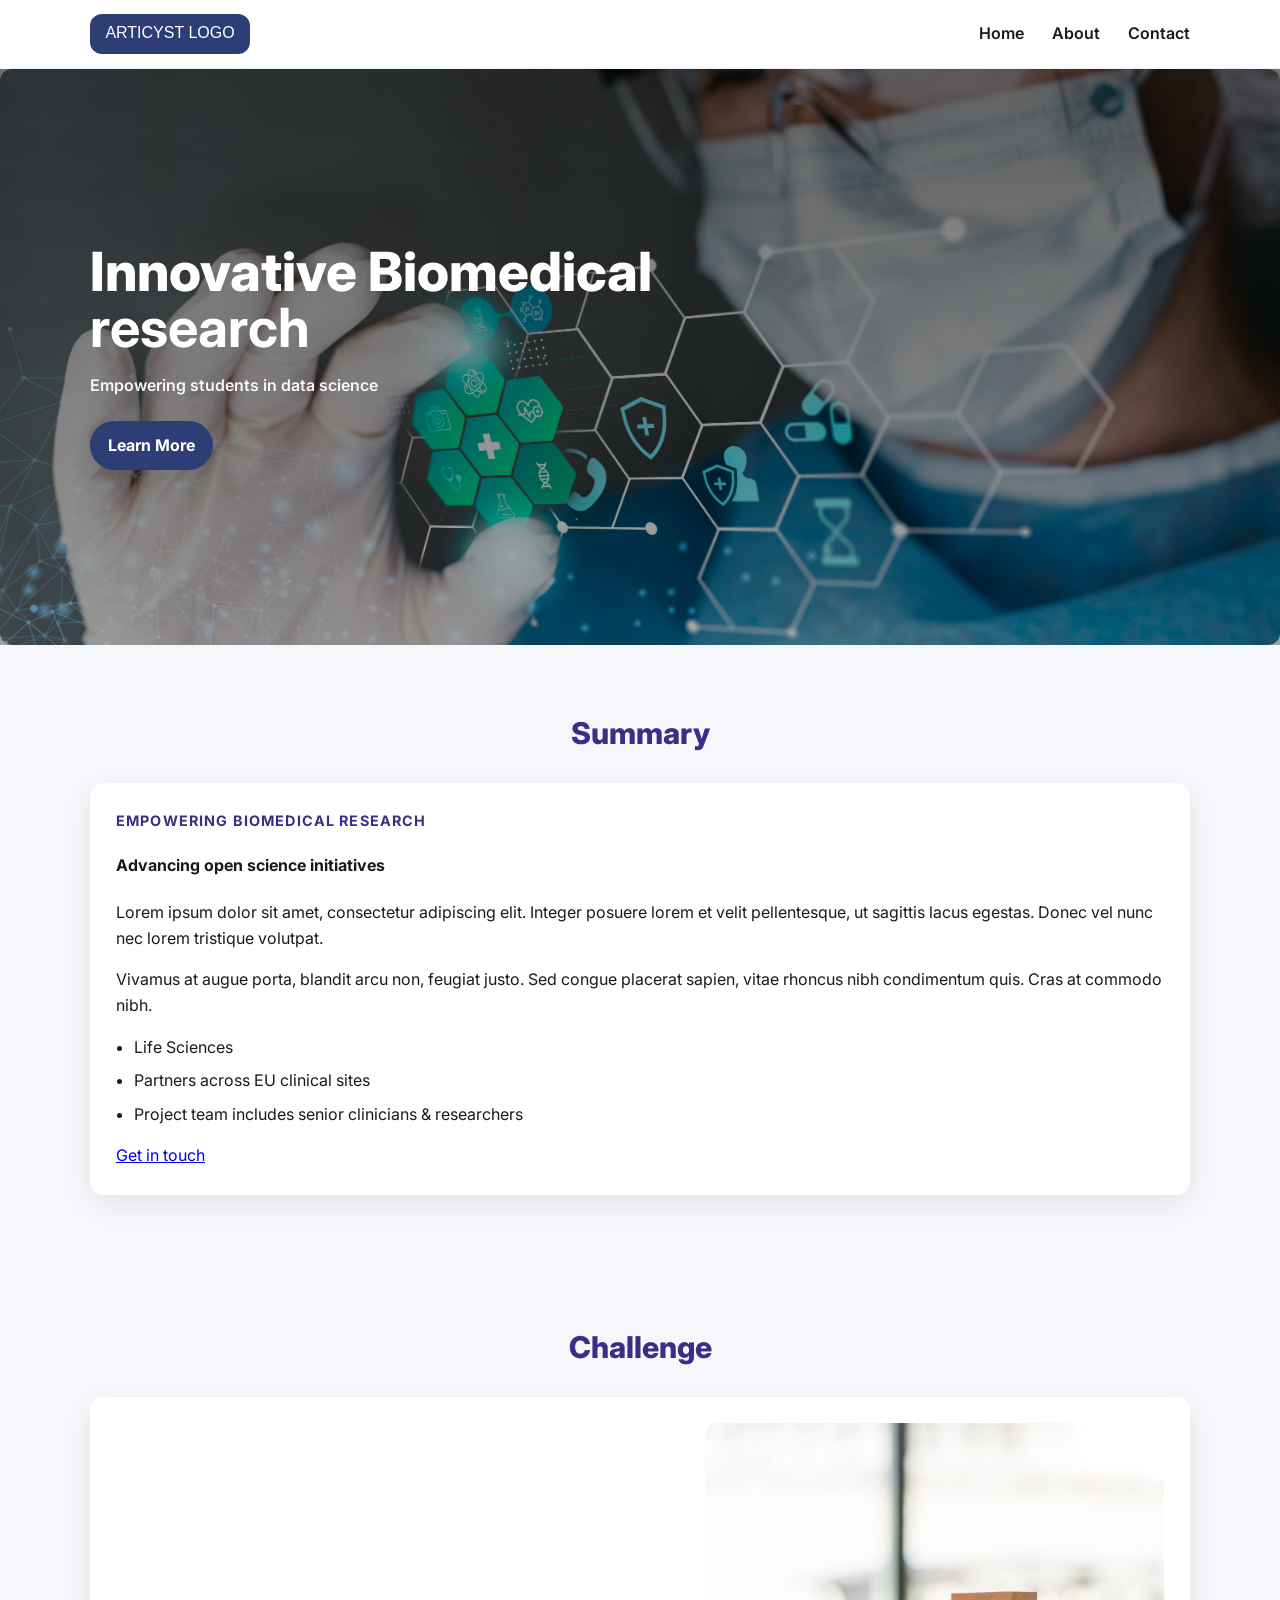
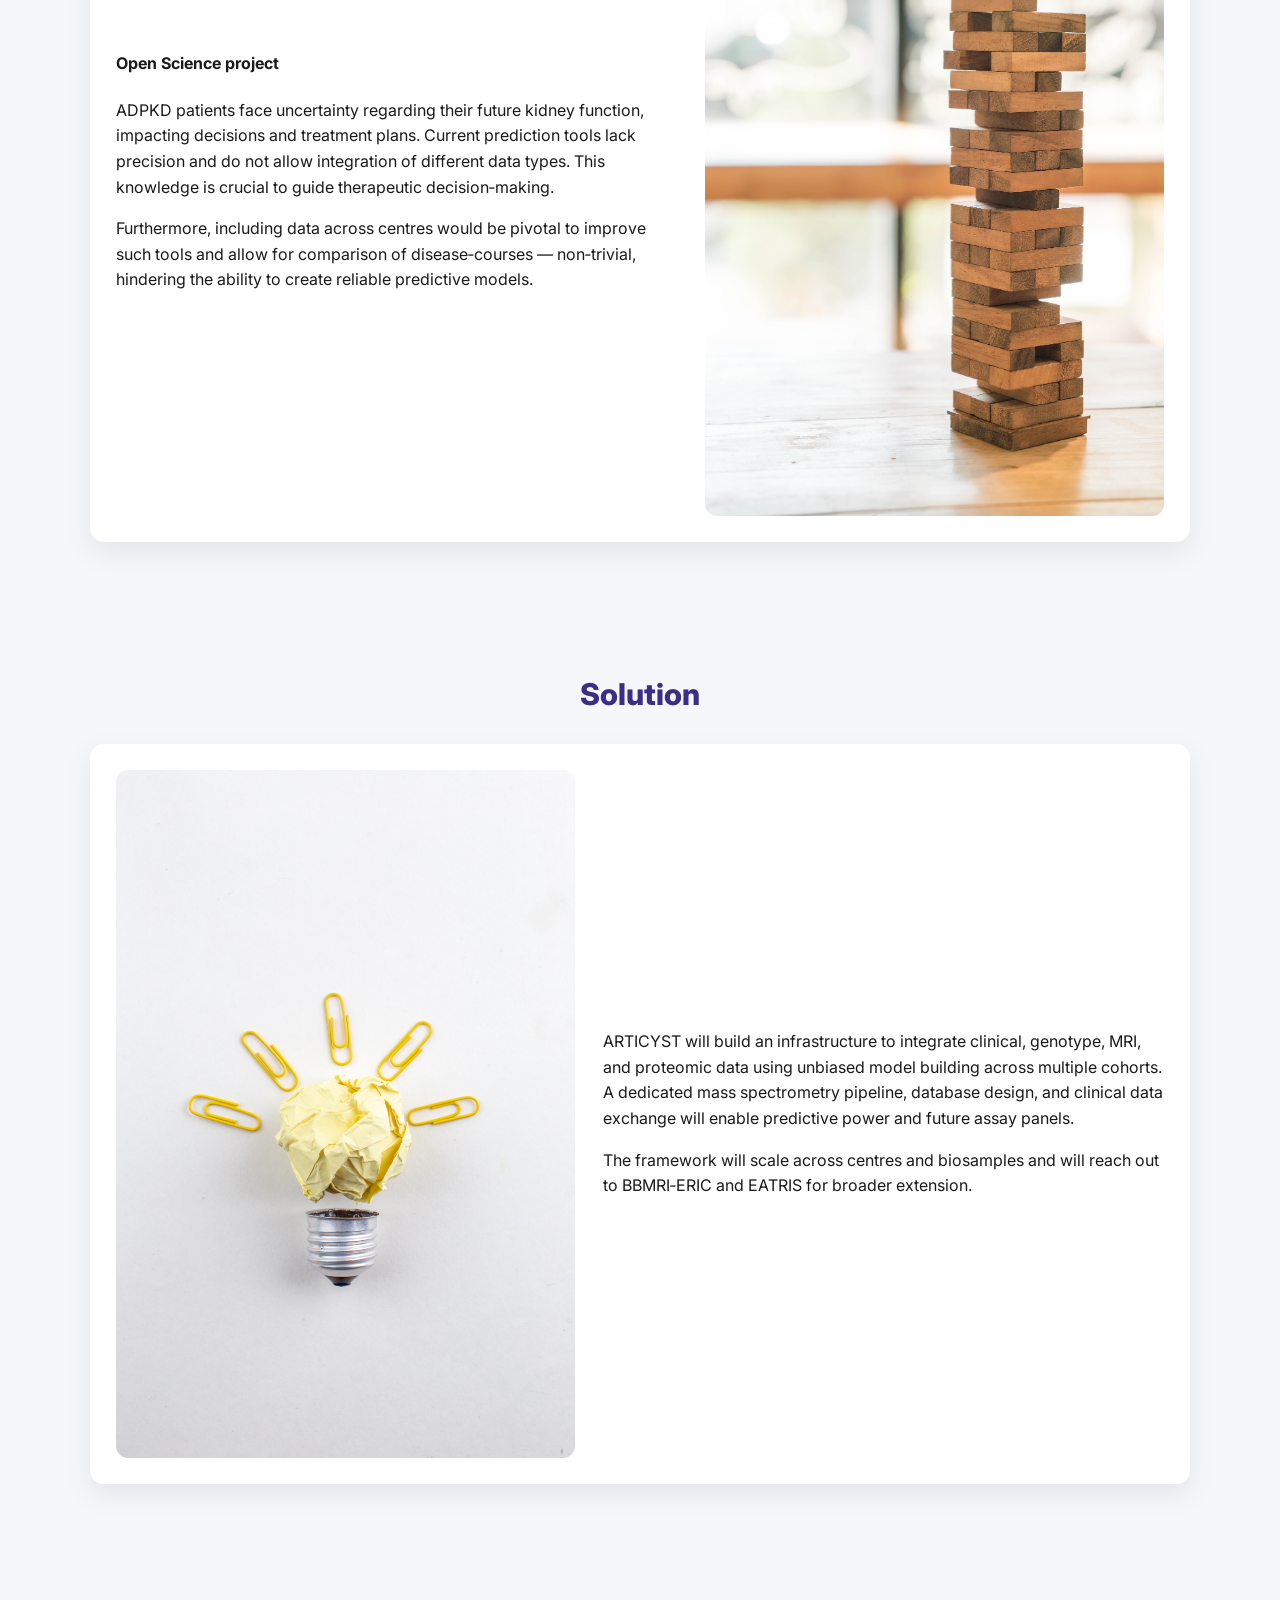
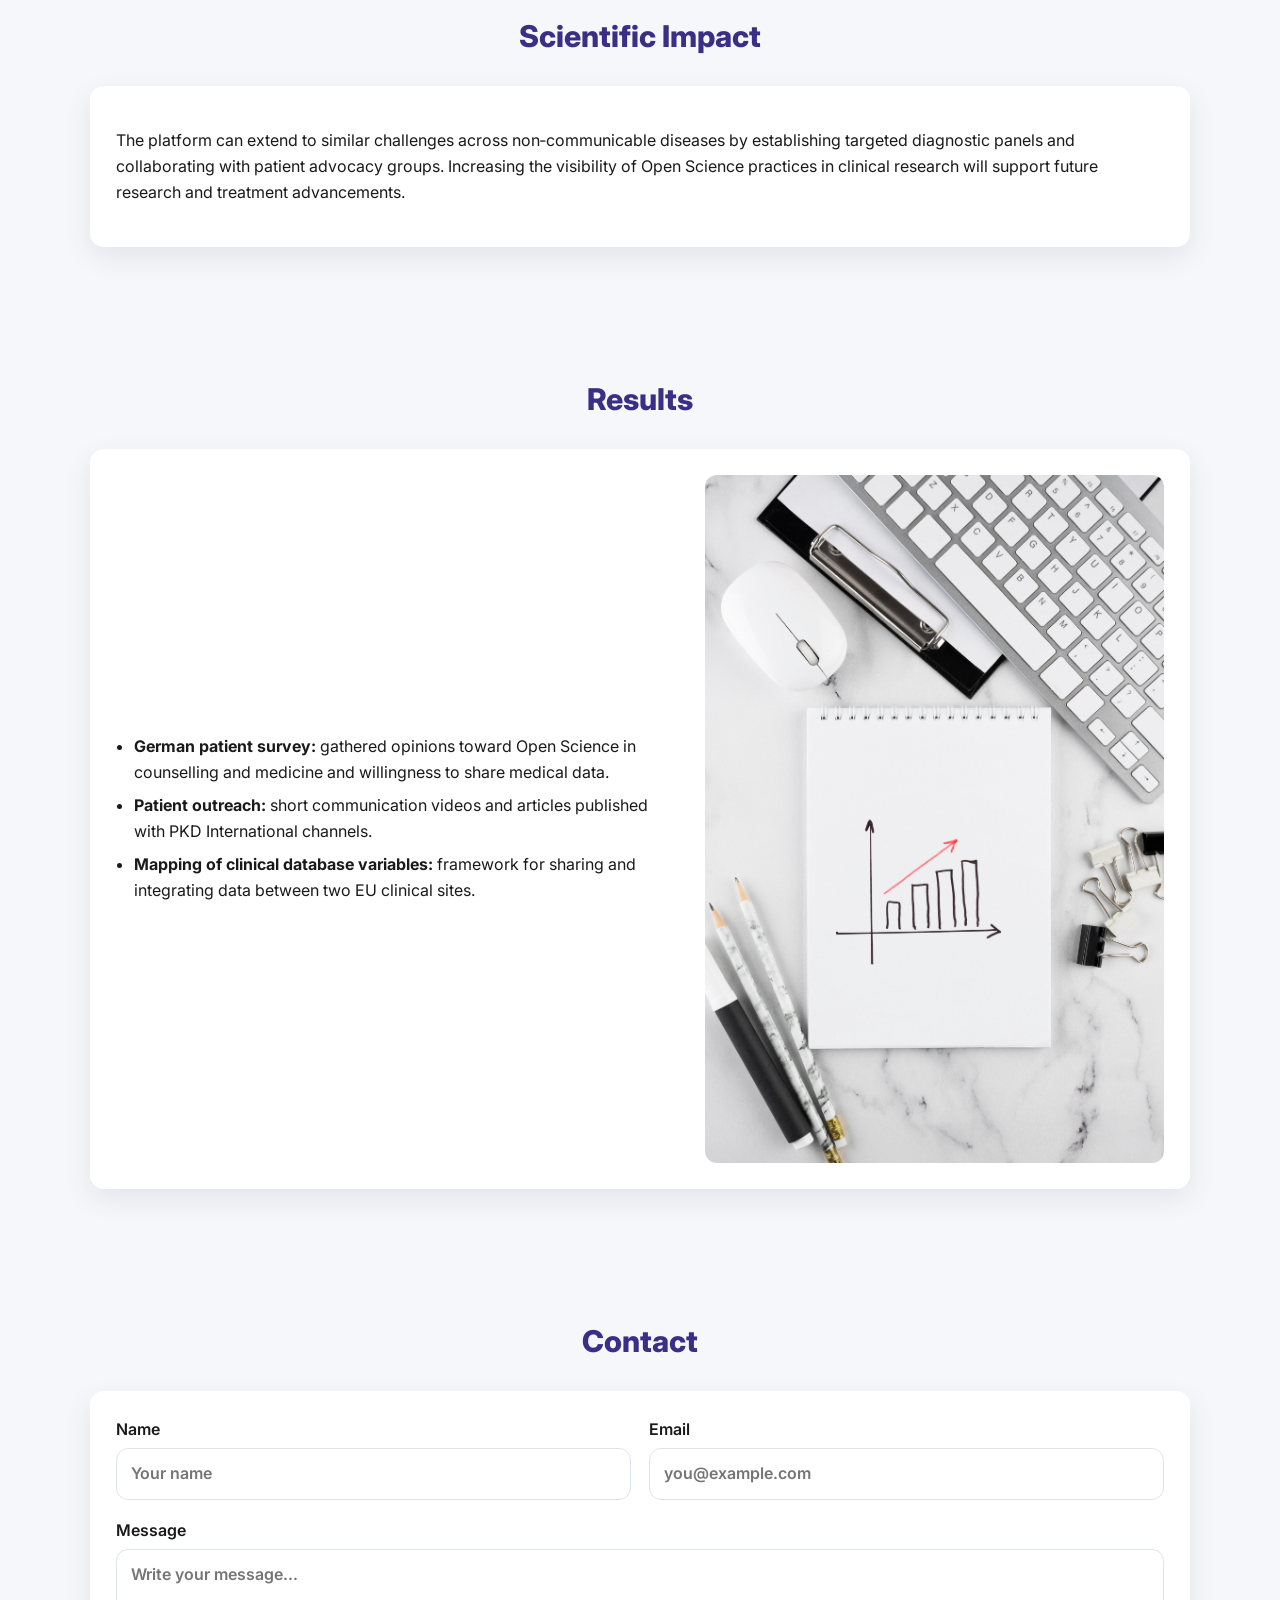
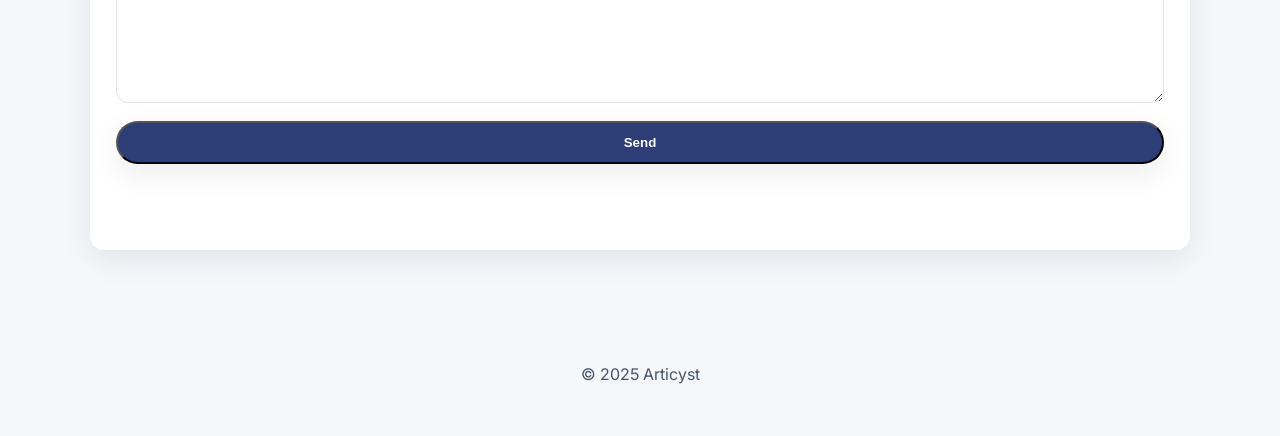
==== index.html @ 5625630f "Deploying First Draft of Articyst Website" ====
<!DOCTYPE html>
<html lang="en">

<head>
  <meta charset="UTF-8" />
  <meta name="viewport" content="width=device-width, initial-scale=1.0" />
  <title>Articyst</title>
  <meta name="description" content="Articyst — Empowering biomedical research and open science." />
  <link rel="preconnect" href="https://fonts.googleapis.com">
  <link rel="preconnect" href="https://fonts.gstatic.com" crossorigin>
  <link href="https://fonts.googleapis.com/css2?family=Inter:wght@300;400;600;700;800&display=swap" rel="stylesheet">
  <link rel="stylesheet" href="style.css" />
</head>

<body>
  <!-- Header / Navbar -->
  <header class="site-header">
    <div class="container nav">
      <a href="#home" class="brand">
        <img src="assets/logo.svg" alt="Articyst Logo" height="32" />
      </a>
      <button class="nav-toggle" aria-label="Toggle navigation">
        <span></span><span></span><span></span>
      </button>
      <nav class="nav-links" id="navLinks">
        <a href="#home">Home</a>
        <a href="#about">About</a>
        <a href="#contact">Contact</a>
      </nav>
    </div>
  </header>

  <!-- Hero -->
  <main id="home">
    <section class="hero">
      <img class="hero-bg" src="assets/medical-banner-with-doctor-wearing-goggles.jpg"
        alt="Scientist working in a lab background" />
      <div class="hero-overlay"></div>
      <div class="hero-content container">
        <h1><span>Innovative Biomedical</span><br />research</h1>
        <p class="kicker">Empowering students in data science</p>
        <a href="#summary" class="btn">Learn More</a>
      </div>
    </section>

    <!-- Summary -->
    <section id="summary" class="section">
      <div class="container">
        <h2 class="section-title">Summary</h2>
        <div class="card">
          <div class="card-body grid">
            <div class="col">
              <h3 class="eyebrow">Empowering Biomedical Research</h3>
              <h4>Advancing open science initiatives</h4>
              <p>
                Lorem ipsum dolor sit amet, consectetur adipiscing elit. Integer posuere lorem et velit
                pellentesque, ut sagittis lacus egestas. Donec vel nunc nec lorem tristique volutpat.
              </p>
              <p>
                Vivamus at augue porta, blandit arcu non, feugiat justo. Sed congue placerat sapien, vitae
                rhoncus nibh condimentum quis. Cras at commodo nibh.
              </p>
              <ul class="bullets">
                <li>Life Sciences</li>
                <li>Partners across EU clinical sites</li>
                <li>Project team includes senior clinicians & researchers</li>
              </ul>
              <div class="links">
                <a href="#contact" class="text-link">Get in touch</a>
              </div>
            </div>
            <!-- <div class="col image">
              <img src="assets/summary.jpg" alt="Summary illustration">
            </div> -->
          </div>
        </div>
      </div>
    </section>

    <!-- Challenge -->
    <section id="about" class="section">
      <div class="container">
        <h2 class="section-title">Challenge</h2>
        <div class="card">
          <div class="card-body grid">
            <div class="col">
              <h4>Open Science project</h4>
              <p>
                ADPKD patients face uncertainty regarding their future kidney function, impacting decisions and
                treatment plans. Current prediction tools lack precision and do not allow integration of different
                data types. This knowledge is crucial to guide therapeutic decision‑making.
              </p>
              <p>
                Furthermore, including data across centres would be pivotal to improve such tools and allow for
                comparison of disease‑courses — non‑trivial, hindering the ability to create reliable predictive models.
              </p>
            </div>
            <div class="col image">
              <img src="assets/challenge.jpg" alt="Challenge image">
            </div>
          </div>
        </div>
      </div>
    </section>

    <!-- Solution -->
    <section id="solution" class="section">
      <div class="container">
        <h2 class="section-title">Solution</h2>
        <div class="card">
          <div class="card-body grid">
            <div class="col image">
              <img src="assets/top-view-creative-idealight-bulb-made-by-paper-gem-clips-white-table.jpg"
                alt="Solution image">
            </div>
            <div class="col">
              <p>
                ARTICYST will build an infrastructure to integrate clinical, genotype, MRI, and proteomic data
                using unbiased model building across multiple cohorts. A dedicated mass spectrometry pipeline,
                database design, and clinical data exchange will enable predictive power and future assay panels.
              </p>
              <p>
                The framework will scale across centres and biosamples and will reach out to BBMRI‑ERIC and
                EATRIS for broader extension.
              </p>
            </div>
          </div>
        </div>
      </div>
    </section>

    <!-- Scientific Impact -->
    <section id="impact" class="section">
      <div class="container">
        <h2 class="section-title">Scientific Impact</h2>
        <div class="card">
          <div class="card-body">
            <p>
              The platform can extend to similar challenges across non‑communicable diseases by establishing
              targeted diagnostic panels and collaborating with patient advocacy groups. Increasing the visibility
              of Open Science practices in clinical research will support future research and treatment advancements.
            </p>
          </div>
        </div>
      </div>
    </section>

    <!-- Results -->
    <section id="results" class="section">
      <div class="container">
        <h2 class="section-title">Results</h2>
        <div class="card">
          <div class="card-body grid">
            <div class="col">
              <ul class="bullets">
                <li><strong>German patient survey:</strong> gathered opinions toward Open Science in counselling and
                  medicine and willingness to share medical data.</li>
                <li><strong>Patient outreach:</strong> short communication videos and articles published with PKD
                  International channels.</li>
                <li><strong>Mapping of clinical database variables:</strong> framework for sharing and integrating data
                  between two EU clinical sites.</li>
              </ul>
            </div>
            <div class="col image">
              <img src="assets/still-life-graphics-arrangement.jpg" alt="Results image">
            </div>
          </div>
        </div>
      </div>
    </section>

    <!-- Contact -->
    <section id="contact" class="section">
      <div class="container">
        <h2 class="section-title">Contact</h2>
        <div class="card">
          <div class="card-body">
            <form id="contactForm" class="contact-form" novalidate>
              <div class="row">
                <label>
                  <span>Name</span>
                  <input type="text" name="name" required placeholder="Your name" />
                </label>
                <label>
                  <span>Email</span>
                  <input type="email" name="email" required placeholder="you@example.com" />
                </label>
              </div>
              <label class="full">
                <span>Message</span>
                <textarea name="message" rows="5" required placeholder="Write your message..."></textarea>
              </label>
              <button type="submit" class="btn">Send</button>
              <p class="form-status" id="formStatus" role="status" aria-live="polite"></p>
            </form>
          </div>
        </div>
      </div>
    </section>
  </main>

  <footer class="site-footer">
    <div class="container">
      <p>© 2025 Articyst</p>
    </div>
  </footer>

  <script src="script.js"></script>
</body>

</html>
---- style.css ----
/* ========== Base ========== */
:root {
  --brand: #2C3E75;
  /* deep blue from your design */
  --brand-2: #3C2E86;
  /* purple-ish section headings */
  --text: #1a1a1a;
  --muted: #667085;
  --bg: #f5f7fb;
  --card: #ffffff;
  --radius: 14px;
  --shadow: 0 10px 30px rgba(2, 8, 23, .08);
}

* {
  box-sizing: border-box
}

html {
  scroll-behavior: smooth
}

body {
  margin: 0;
  font-family: 'Inter', system-ui, -apple-system, Segoe UI, Roboto, Helvetica, Arial, sans-serif;
  color: var(--text);
  background: var(--bg);
  line-height: 1.6;
}

img {
  max-width: 100%;
  display: block;
  height: auto;
  border-radius: 12px
}

/* Containers */
.container {
  width: min(1100px, 92vw);
  margin-inline: auto;
}

/* Header / Nav */
.site-header {
  position: sticky;
  top: 0;
  z-index: 1000;
  background: #fff;
  border-bottom: 1px solid #eef1f6;
}

.nav {
  display: flex;
  align-items: center;
  justify-content: space-between;
  padding: 14px 0;
}

.nav-links {
  display: flex;
  gap: 28px
}

.nav-links a {
  text-decoration: none;
  color: var(--text);
  font-weight: 600;
}

.nav-links a:hover {
  color: var(--brand)
}

.nav-toggle {
  display: none;
  background: none;
  border: 0;
  padding: 6px;
  cursor: pointer
}

.nav-toggle span {
  display: block;
  width: 26px;
  height: 3px;
  background: #111;
  margin: 5px 0;
  border-radius: 2px
}

/* Hero */
.hero {
  position: relative;
  min-height: 64vh;
  display: grid;
  place-items: center;
  overflow: hidden
}

.hero-bg {
  position: absolute;
  inset: 0;
  width: 100%;
  height: 100%;
  object-fit: cover
}

.hero-overlay {
  position: absolute;
  inset: 0;
  background: linear-gradient(180deg, rgba(0, 0, 0, .55), rgba(0, 0, 0, .35))
}

.hero-content {
  position: relative;
  color: #fff;
  padding: 60px 0
}

.hero h1 {
  font-size: clamp(32px, 5vw, 54px);
  line-height: 1.05;
  margin: 0 0 12px
}

.hero h1 span {
  font-weight: 800
}

.kicker {
  font-weight: 600;
  opacity: .95;
  margin-bottom: 22px
}

.btn {
  display: inline-block;
  background: var(--brand);
  color: white;
  text-decoration: none;
  padding: 12px 18px;
  border-radius: 999px;
  box-shadow: var(--shadow);
  font-weight: 700;
}

.btn:hover {
  filter: brightness(.95)
}

/* Sections */
.section {
  padding: 64px 0
}

.section-title {
  text-align: center;
  color: var(--brand-2);
  font-size: clamp(22px, 2.8vw, 30px);
  font-weight: 800;
  margin: 0 0 26px;
}

.eyebrow {
  letter-spacing: .08em;
  text-transform: uppercase;
  color: var(--brand-2);
  font-size: .9rem;
  margin: 0 0 8px
}

.card {
  background: var(--card);
  border-radius: var(--radius);
  box-shadow: var(--shadow)
}

.card-body {
  padding: 26px
}

.grid {
  display: grid;
  gap: 28px;
  align-items: center;
  grid-template-columns: 1fr;
}

.grid .image img {
  width: 100%;
  height: auto
}

/* Fix: ensure single-column grid items span both columns when layout expects two columns.
   This makes the Summary card (which has no image) stretch to the same visual width as others. */
#summary .card-body.grid>.col:only-child {
  grid-column: 1 / -1;
}

/* Bullets */
.bullets {
  padding-left: 18px
}

.bullets li {
  margin: 8px 0
}

/* Form */
.contact-form {
  display: grid;
  gap: 18px
}

.contact-form .row {
  display: grid;
  grid-template-columns: 1fr 1fr;
  gap: 18px
}

.contact-form label {
  display: grid;
  gap: 6px;
  font-weight: 600
}

.contact-form input,
.contact-form textarea {
  border: 1px solid #dfe4ea;
  border-radius: 12px;
  padding: 12px 14px;
  font: inherit;
  background: #fff;
}

.contact-form input:focus,
.contact-form textarea:focus {
  outline: 2px solid #cfd7ff;
  border-color: #b9c2ff
}

.contact-form .full {
  grid-column: 1/-1
}

.form-status {
  margin-top: 6px;
  min-height: 20px;
  color: var(--brand)
}

/* Footer */
.site-footer {
  padding: 32px 0;
  text-align: center;
  color: #475467
}

/* Responsive */
@media (min-width: 860px) {
  .grid {
    grid-template-columns: 1.1fr .9fr
  }

  #solution .grid {
    grid-template-columns: .9fr 1.1fr
  }
}

@media (max-width: 720px) {
  .nav-toggle {
    display: block
  }

  .nav-links {
    position: absolute;
    right: 20px;
    top: 62px;
    background: #fff;
    border: 1px solid #eef1f6;
    border-radius: 12px;
    box-shadow: var(--shadow);
    padding: 12px 16px;
    display: none;
    flex-direction: column;
    gap: 14px;
  }

  .nav-links.open {
    display: flex
  }

  .contact-form .row {
    grid-template-columns: 1fr
  }
}
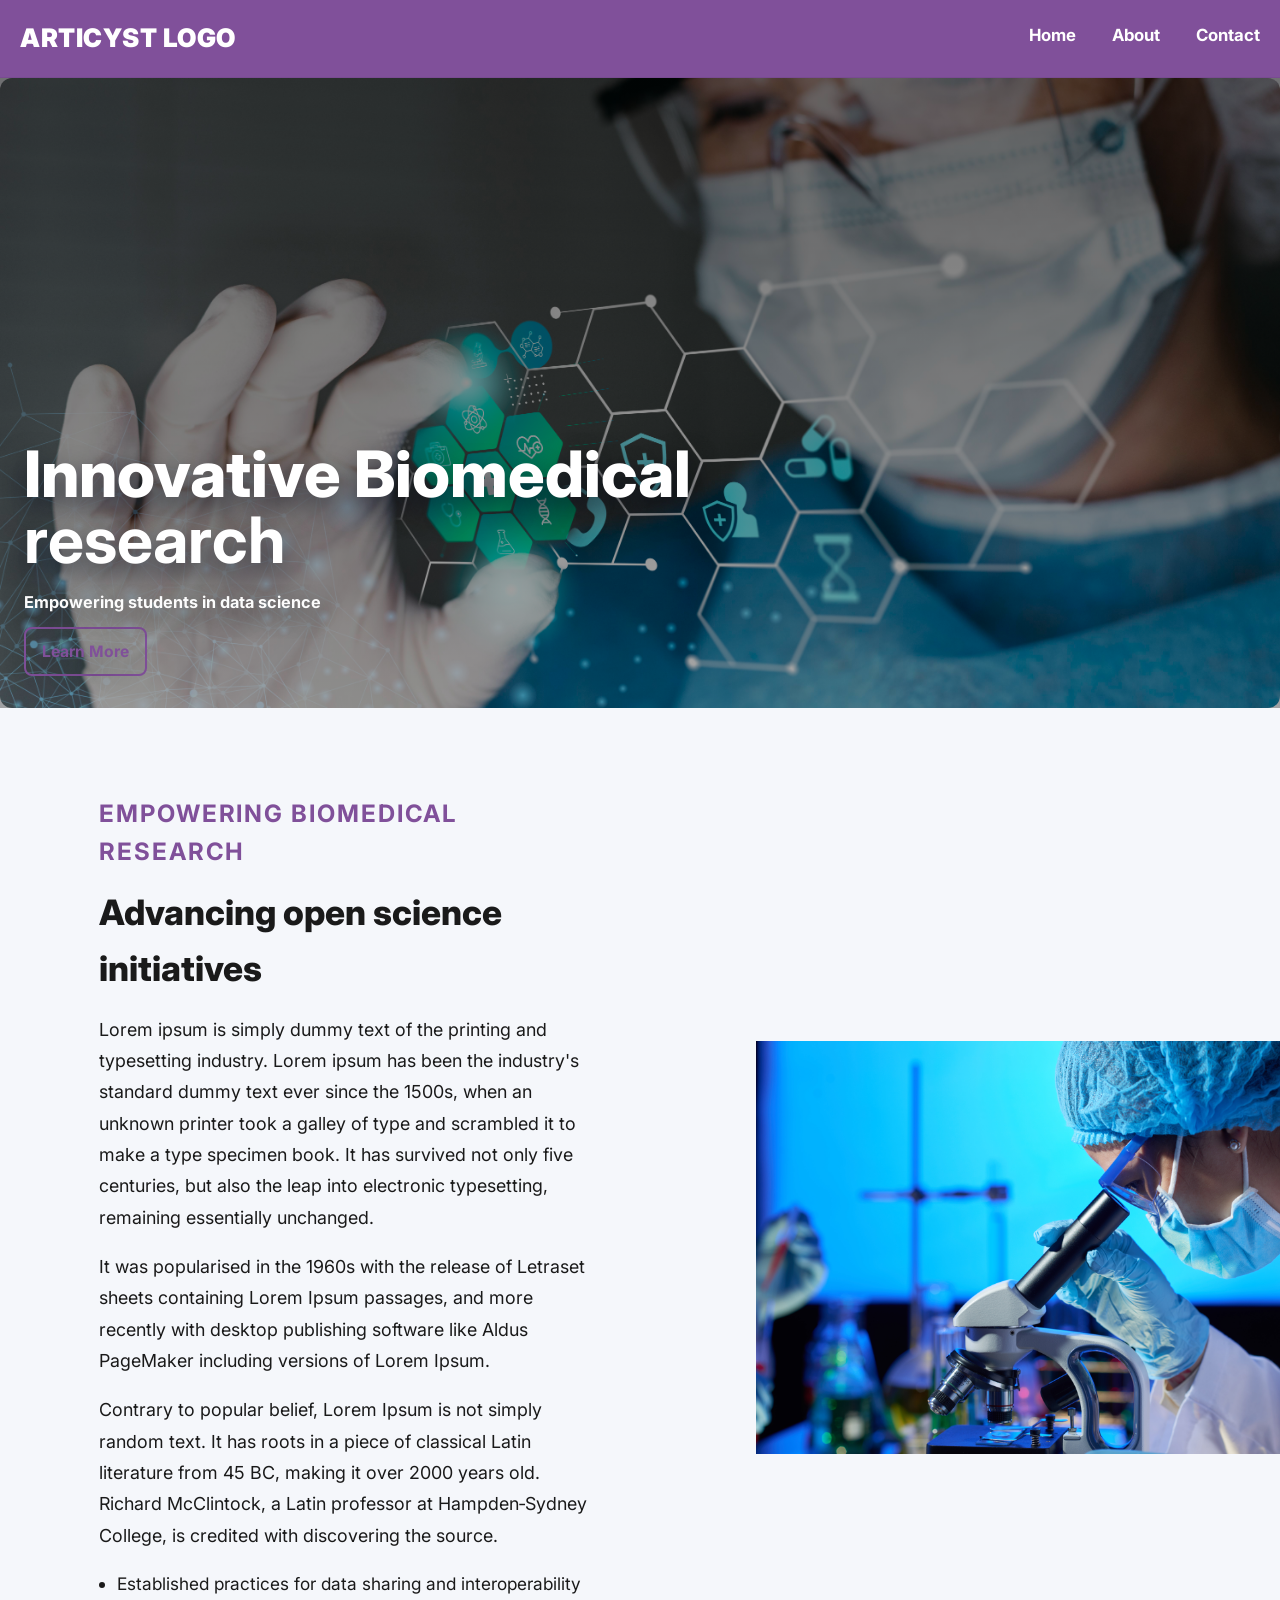
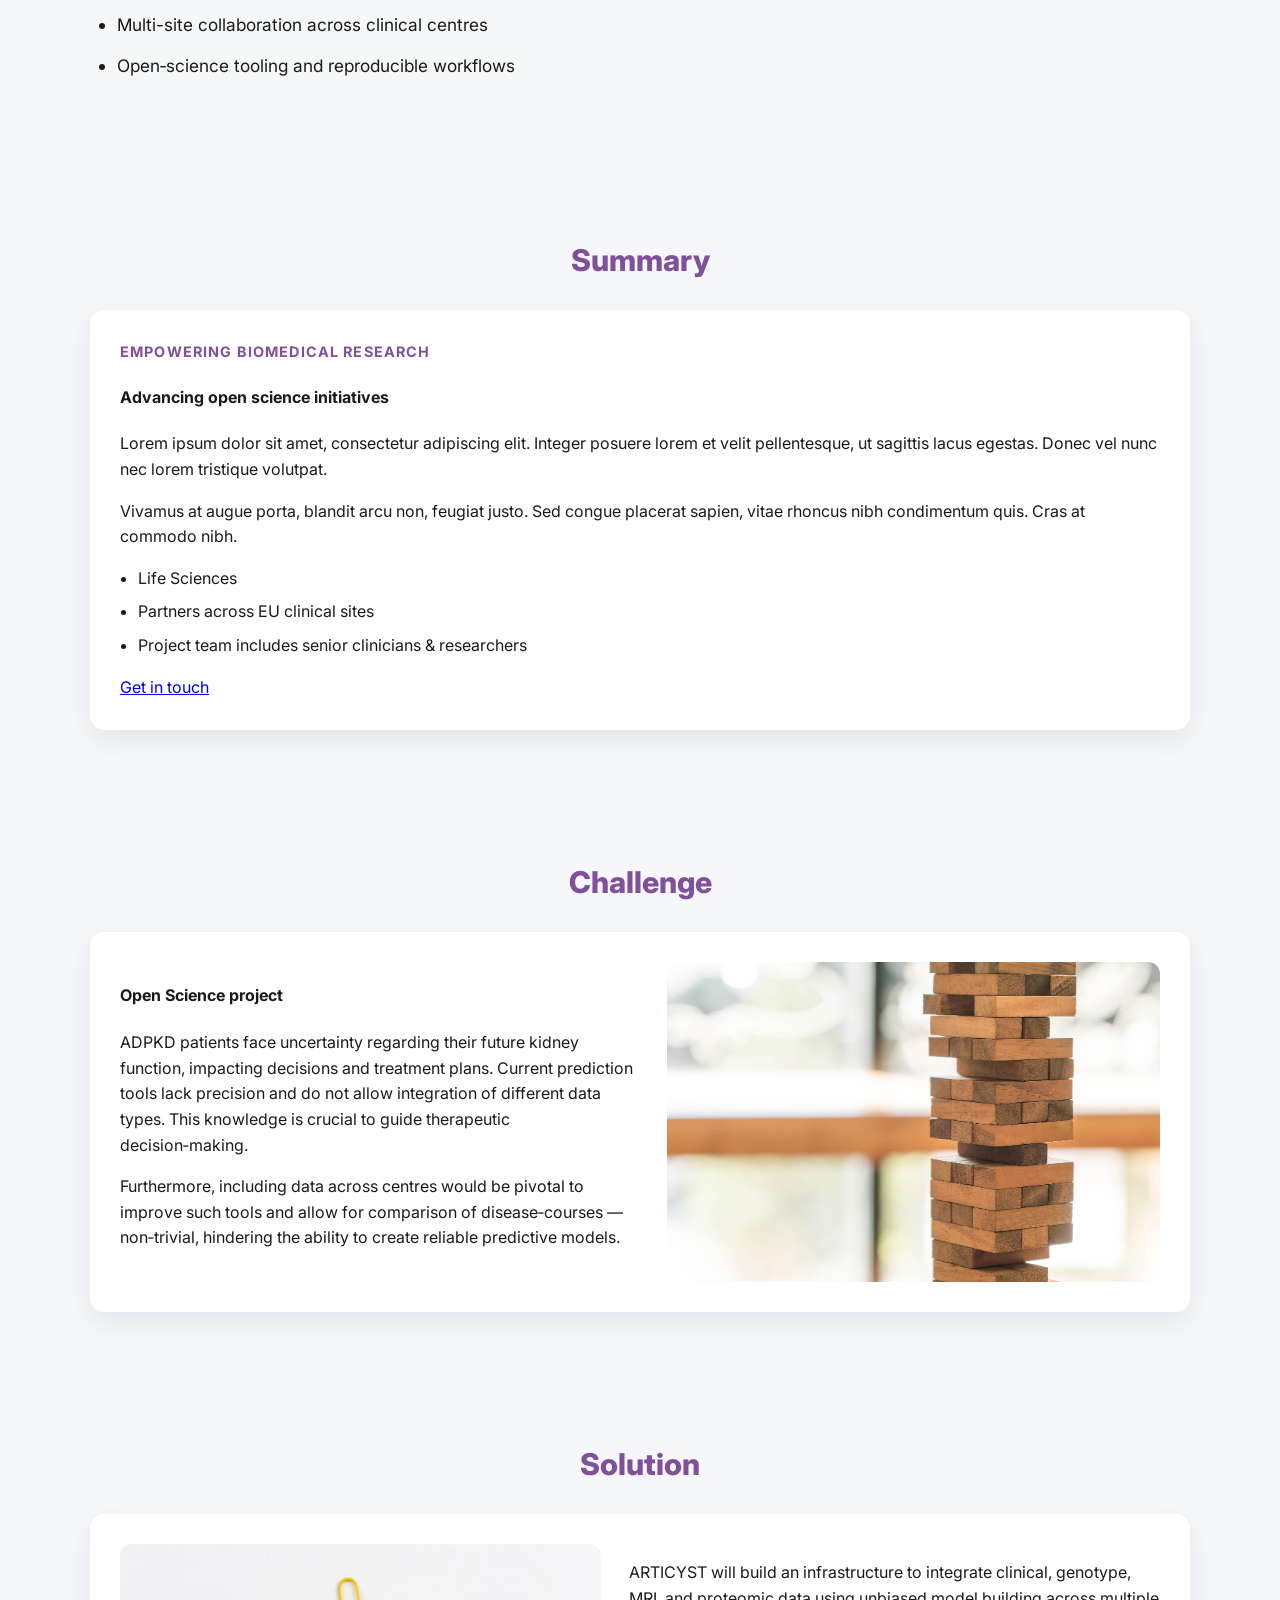
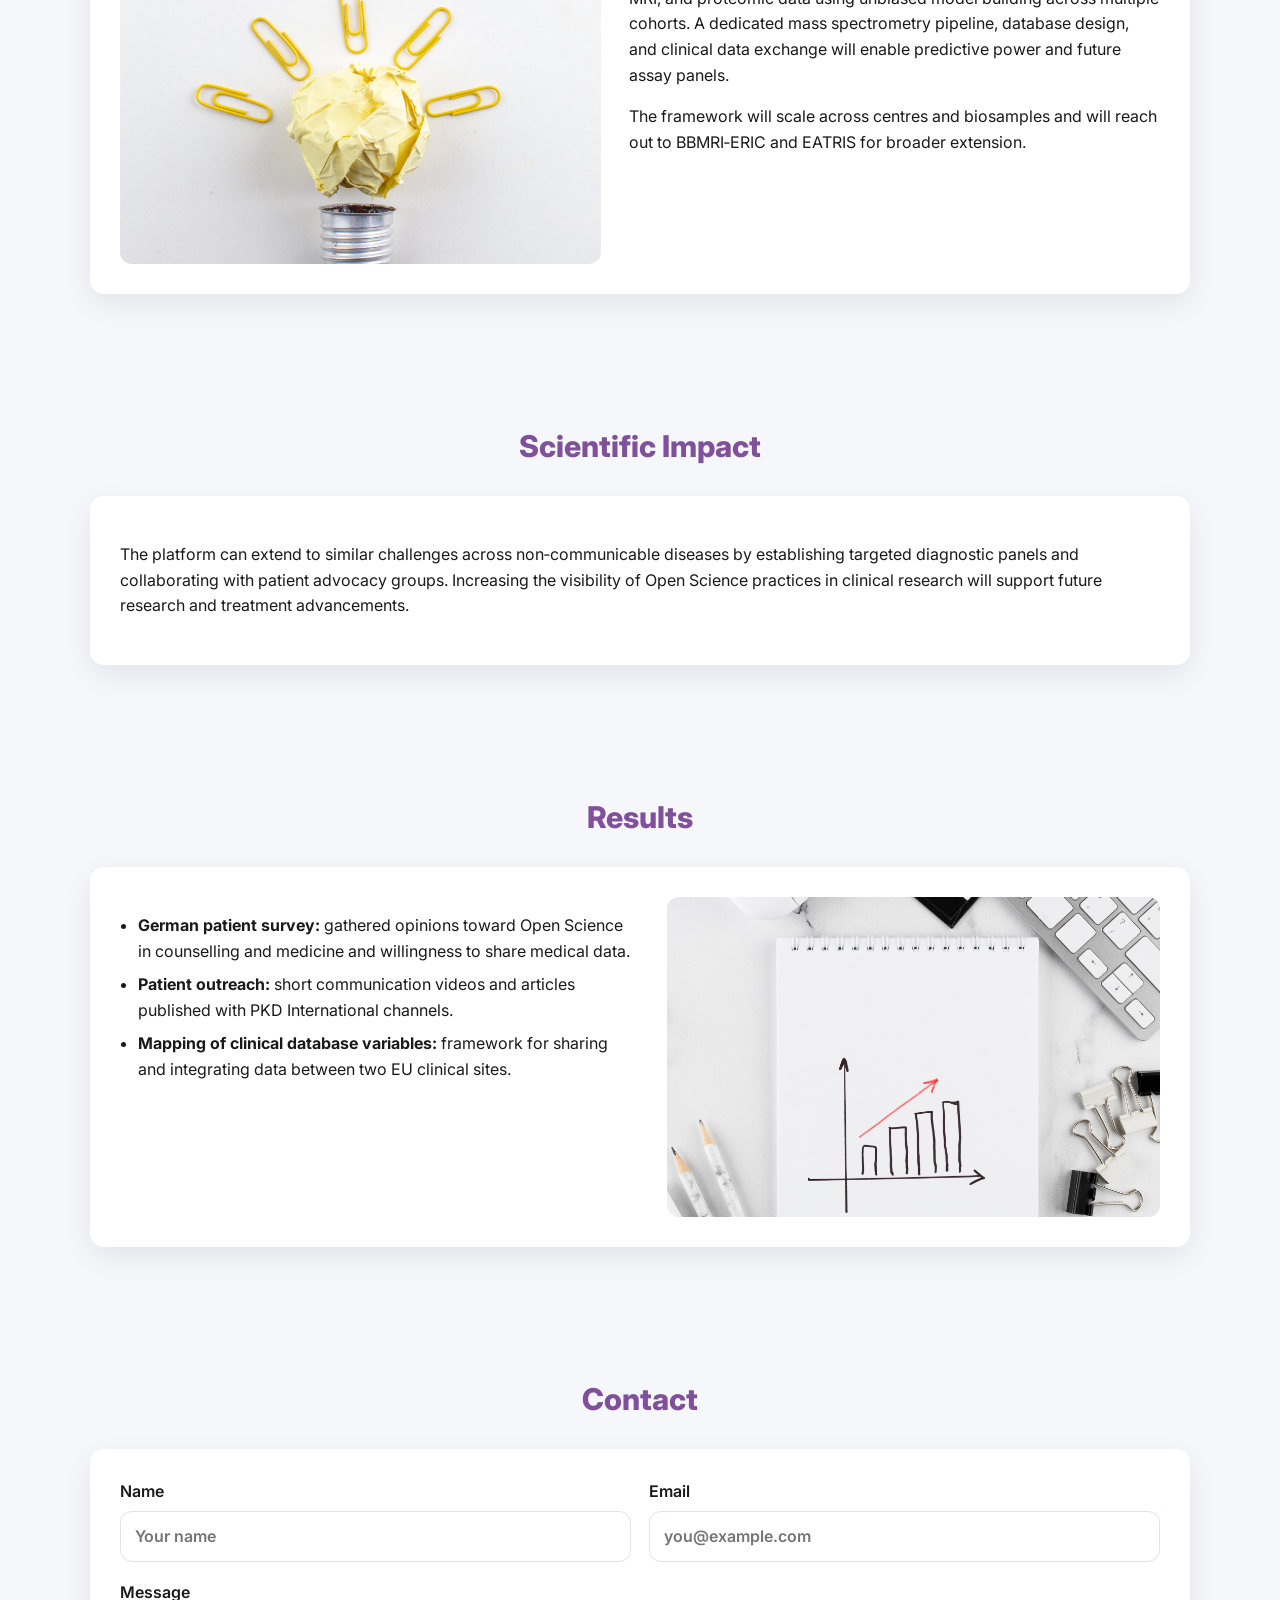
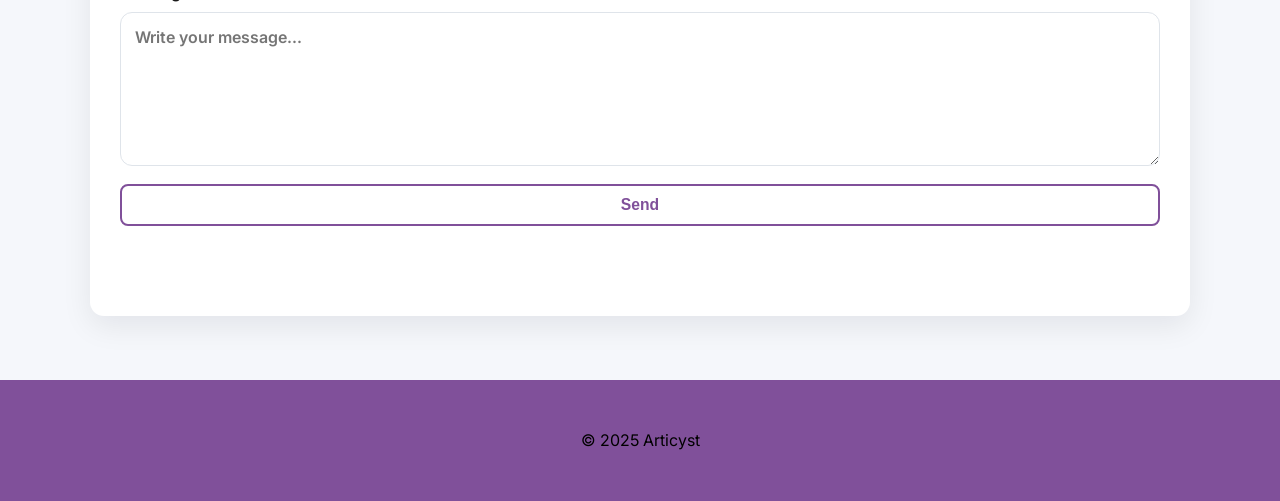
==== commit 3a32efbd: "Improving Design till Spotlight section" ====
--- a/index.html
+++ b/index.html
@@ -16,9 +16,7 @@
   <!-- Header / Navbar -->
   <header class="site-header">
     <div class="container nav">
-      <a href="#home" class="brand">
-        <img src="assets/logo.svg" alt="Articyst Logo" height="32" />
-      </a>
+      <a href="#home" class="brand">ARTICYST LOGO</a>
       <button class="nav-toggle" aria-label="Toggle navigation">
         <span></span><span></span><span></span>
       </button>
@@ -40,6 +38,45 @@
         <h1><span>Innovative Biomedical</span><br />research</h1>
         <p class="kicker">Empowering students in data science</p>
         <a href="#summary" class="btn">Learn More</a>
+      </div>
+    </section>
+
+    <!-- Spotlight (after hero) -->
+    <section id="spotlight" class="section spotlight">
+      <div class="spotlight-grid">
+        <div class="spotlight-text">
+          <h3 class="eyebrow">EMPOWERING BIOMEDICAL RESEARCH</h3>
+          <h4>Advancing open science initiatives</h4>
+
+          <p>
+            Lorem ipsum is simply dummy text of the printing and typesetting industry. Lorem ipsum has been
+            the industry's standard dummy text ever since the 1500s, when an unknown printer took a
+            galley of type and scrambled it to make a type specimen book. It has survived not only five
+            centuries, but also the leap into electronic typesetting, remaining essentially unchanged.
+          </p>
+
+          <p>
+            It was popularised in the 1960s with the release of Letraset sheets containing Lorem Ipsum
+            passages, and more recently with desktop publishing software like Aldus PageMaker including
+            versions of Lorem Ipsum.
+          </p>
+
+          <p>
+            Contrary to popular belief, Lorem Ipsum is not simply random text. It has roots in a
+            piece of classical
+            Latin literature from 45 BC, making it over 2000 years old. Richard McClintock, a Latin
+            professor at Hampden‑Sydney College, is credited with discovering the source.
+          </p>
+
+          <ul class="bullets">
+            <li>Established practices for data sharing and interoperability</li>
+            <li>Multi-site collaboration across clinical centres</li>
+            <li>Open‑science tooling and reproducible workflows</li>
+          </ul>
+        </div>
+        <div class="spotlight-image">
+          <img src="assets/examining-sample-with-microscope.jpg" alt="Examining sample with microscope">
+        </div>
       </div>
     </section>
 
--- a/style.css
+++ b/style.css
@@ -1,9 +1,9 @@
+/* ...existing code... */
+
 /* ========== Base ========== */
 :root {
-  --brand: #2C3E75;
-  /* deep blue from your design */
-  --brand-2: #3C2E86;
-  /* purple-ish section headings */
+  --brand: #80509a;
+  --brand-2: #80509a;
   --text: #1a1a1a;
   --muted: #667085;
   --bg: #f5f7fb;
@@ -13,16 +13,16 @@
 }
 
 * {
-  box-sizing: border-box
+  box-sizing: border-box;
 }
 
 html {
-  scroll-behavior: smooth
+  scroll-behavior: smooth;
 }
 
 body {
   margin: 0;
-  font-family: 'Inter', system-ui, -apple-system, Segoe UI, Roboto, Helvetica, Arial, sans-serif;
+  font-family: 'Inter', system-ui, -apple-system, "Segoe UI", Roboto, Helvetica, Arial, sans-serif;
   color: var(--text);
   background: var(--bg);
   line-height: 1.6;
@@ -32,7 +32,7 @@
   max-width: 100%;
   display: block;
   height: auto;
-  border-radius: 12px
+  border-radius: 12px;
 }
 
 /* Containers */
@@ -46,30 +46,74 @@
   position: sticky;
   top: 0;
   z-index: 1000;
-  background: #fff;
-  border-bottom: 1px solid #eef1f6;
+  background: var(--brand);
+  /* brand header (desktop) */
+  border-bottom: 1px solid rgba(0, 0, 0, 0.06);
+}
+
+/* ensure header content has at least 20px gap from viewport edges */
+.site-header .container {
+  padding-inline: 20px;
 }
 
 .nav {
   display: flex;
   align-items: center;
-  justify-content: space-between;
-  padding: 14px 0;
+  padding: 18px 0;
+  /* reduced header padding for a smaller header */
+  /* slightly tighter spacing */
+  gap: 18px;
+  width: 100%;
+}
+
+.brand {
+  margin-right: auto;
+  /* push nav items to the right */
+  font-weight: 900;
+  font-size: 1.6rem;
+  /* brand text size for header */
+  letter-spacing: 0.02em;
+  color: #fff;
+  /* white brand text on brand header */
+  text-decoration: none;
 }
 
 .nav-links {
   display: flex;
-  gap: 28px
+  gap: 36px;
+  /* spacing between links */
+  margin-left: auto;
+  /* force nav to the extreme right */
 }
 
 .nav-links a {
   text-decoration: none;
-  color: var(--text);
-  font-weight: 600;
-}
-
-.nav-links a:hover {
-  color: var(--brand)
+  color: #fff;
+  /* white links on brand header */
+  font-weight: 700;
+  font-size: 1.05rem;
+  /* nav text size */
+  position: relative;
+  padding-bottom: 6px;
+}
+
+/* animated underline for nav links */
+.nav-links a::after {
+  content: '';
+  position: absolute;
+  left: 0;
+  right: 0;
+  height: 3px;
+  background: rgba(255, 255, 255, 0.18);
+  /* subtle white underline on brand header */
+  bottom: 0;
+  transform: scaleX(0);
+  transform-origin: left;
+  transition: transform 180ms ease;
+}
+
+.nav-links a:hover::after {
+  transform: scaleX(1);
 }
 
 .nav-toggle {
@@ -77,25 +121,35 @@
   background: none;
   border: 0;
   padding: 6px;
-  cursor: pointer
+  cursor: pointer;
 }
 
 .nav-toggle span {
   display: block;
-  width: 26px;
-  height: 3px;
-  background: #111;
-  margin: 5px 0;
-  border-radius: 2px
+  width: 34px;
+  height: 4px;
+  background: #fff;
+  /* white bars on brand header */
+  margin: 6px 0;
+  border-radius: 3px;
 }
 
 /* Hero */
 .hero {
   position: relative;
-  min-height: 64vh;
-  display: grid;
-  place-items: center;
-  overflow: hidden
+  /* hero height */
+  min-height: 70vh;
+
+  /* put content bottom-left */
+  display: flex;
+  align-items: flex-end;
+  /* vertical: bottom */
+  justify-content: flex-start;
+  /* horizontal: left */
+
+  overflow: hidden;
+  padding: 0 0 32px 24px;
+  /* bottom + left spacing for the text block */
 }
 
 .hero-bg {
@@ -103,55 +157,81 @@
   inset: 0;
   width: 100%;
   height: 100%;
-  object-fit: cover
+  object-fit: cover;
 }
 
 .hero-overlay {
   position: absolute;
   inset: 0;
-  background: linear-gradient(180deg, rgba(0, 0, 0, .55), rgba(0, 0, 0, .35))
+  background: linear-gradient(180deg,
+      rgba(0, 0, 0, .55),
+      rgba(0, 0, 0, .35));
 }
 
 .hero-content {
   position: relative;
   color: #fff;
-  padding: 60px 0
+
+  /* keep content in the corner, no extra padding pushing it in */
+  padding: 0;
+  margin: 0;
+
+  text-align: left;
+  text-shadow: 0 10px 30px rgba(2, 8, 23, 0.6);
 }
 
 .hero h1 {
-  font-size: clamp(32px, 5vw, 54px);
-  line-height: 1.05;
-  margin: 0 0 12px
+  font-size: clamp(34px, 5.5vw, 64px);
+  line-height: 1.03;
+  margin: 0 0 8px;
+  text-shadow: 0 12px 28px rgba(2, 8, 23, 0.65);
 }
 
 .hero h1 span {
-  font-weight: 800
+  font-weight: 800;
 }
 
 .kicker {
-  font-weight: 600;
-  opacity: .95;
-  margin-bottom: 22px
-}
-
+  font-weight: 700;
+  opacity: .98;
+  margin-bottom: 12px;
+  font-size: 1.02rem;
+  text-shadow: 0 8px 22px rgba(2, 8, 23, 0.6);
+}
+
+/* Button */
 .btn {
   display: inline-block;
+  text-decoration: none;
+  color: var(--brand);
+  background: transparent;
+  border: 2px solid var(--brand);
+  padding: 10px 16px;
+  border-radius: 8px;
+  font-weight: 700;
+  font-size: 0.98rem;
+  transition:
+    background 180ms ease,
+    color 180ms ease,
+    box-shadow 180ms ease,
+    transform 140ms ease;
+}
+
+.btn:hover,
+.btn:focus {
   background: var(--brand);
-  color: white;
-  text-decoration: none;
-  padding: 12px 18px;
-  border-radius: 999px;
-  box-shadow: var(--shadow);
-  font-weight: 700;
+  color: #fff;
+  box-shadow: 0 8px 30px rgba(2, 8, 23, 0.18);
+  transform: translateY(-1px);
 }
 
 .btn:hover {
-  filter: brightness(.95)
+  filter: brightness(.95);
 }
 
 /* Sections */
 .section {
-  padding: 64px 0
+  padding: 64px 0;
 }
 
 .section-title {
@@ -167,62 +247,69 @@
   text-transform: uppercase;
   color: var(--brand-2);
   font-size: .9rem;
-  margin: 0 0 8px
+  margin: 0 0 8px;
 }
 
 .card {
   background: var(--card);
   border-radius: var(--radius);
-  box-shadow: var(--shadow)
+  box-shadow: var(--shadow);
 }
 
 .card-body {
-  padding: 26px
+  padding: 30px;
 }
 
 .grid {
   display: grid;
   gap: 28px;
-  align-items: center;
+  align-items: start;
   grid-template-columns: 1fr;
+}
+
+.card-body.grid .col.image img {
+  width: 100%;
+  height: 320px;
+  object-fit: cover;
+  border-radius: 12px;
 }
 
 .grid .image img {
   width: 100%;
-  height: auto
-}
-
-/* Fix: ensure single-column grid items span both columns when layout expects two columns.
-   This makes the Summary card (which has no image) stretch to the same visual width as others. */
-#summary .card-body.grid>.col:only-child {
+  height: auto;
+}
+
+/* Ensure single-column grid items span both columns when layout expects two columns.
+   This makes Summary (no image) use full card width like other cards. */
+.card-body.grid>.col:only-child {
   grid-column: 1 / -1;
 }
 
 /* Bullets */
 .bullets {
-  padding-left: 18px
+  padding-left: 18px;
 }
 
 .bullets li {
-  margin: 8px 0
+  margin: 8px 0;
 }
 
 /* Form */
 .contact-form {
   display: grid;
-  gap: 18px
+  gap: 18px;
 }
 
 .contact-form .row {
   display: grid;
   grid-template-columns: 1fr 1fr;
-  gap: 18px
+  gap: 18px;
 }
 
 .contact-form label {
   display: grid;
   gap: 6px;
-  font-weight: 600
+  font-weight: 600;
 }
 
 .contact-form input,
@@ -237,40 +324,146 @@
 .contact-form input:focus,
 .contact-form textarea:focus {
   outline: 2px solid #cfd7ff;
-  border-color: #b9c2ff
+  border-color: #b9c2ff;
 }
 
 .contact-form .full {
-  grid-column: 1/-1
+  grid-column: 1 / -1;
 }
 
 .form-status {
   margin-top: 6px;
   min-height: 20px;
-  color: var(--brand)
+  color: var(--brand);
 }
 
 /* Footer */
+/* Background set to #80509a and text color set to black as requested. */
 .site-footer {
   padding: 32px 0;
   text-align: center;
-  color: #475467
-}
-
-/* Responsive */
+  background: #80509a;
+  color: #000;
+}
+
+.site-footer a {
+  color: inherit;
+  text-decoration: underline;
+}
+
+/* Responsive layout adjustments */
 @media (min-width: 860px) {
   .grid {
-    grid-template-columns: 1.1fr .9fr
+    grid-template-columns: 1fr .95fr;
   }
 
   #solution .grid {
-    grid-template-columns: .9fr 1.1fr
+    grid-template-columns: .95fr 1.05fr;
+  }
+
+  .contact-form .row {
+    grid-template-columns: 1fr 1fr;
+  }
+}
+
+/* Spotlight (post-hero) tweaks */
+.spotlight {
+  margin-top: 15px;
+  /* 15px gap from hero */
+  padding: 48px 5px;
+  /* full-width with 5px side margins */
+}
+
+.spotlight-grid {
+  display: grid;
+  grid-template-columns: 1fr 1fr;
+  gap: 32px;
+  align-items: center;
+}
+
+.spotlight-text {
+  margin-left: 70px;
+  padding: 24px;
+}
+
+.spotlight-text h4 {
+  font-size: clamp(35px, 2.5vw, 32px);
+  font-weight: 800;
+  margin: 0 0 16px;
+  color: var(--text);
+}
+
+.spotlight-text p {
+  font-size: 1.12rem;
+  line-height: 1.75;
+  margin-bottom: 16px;
+  color: var(--text);
+}
+
+.spotlight-text .eyebrow {
+  font-size: 1.5rem;
+  margin-bottom: 12px;
+}
+
+.spotlight-text .bullets {
+  font-size: 1.08rem;
+  line-height: 1.9;
+}
+
+.spotlight-image {
+  width: 100%;
+  height: 100%;
+  display: flex;
+  align-items: center;
+  justify-content: center;
+}
+
+.spotlight-image img {
+  width: 800px;
+  height: 800px;
+  object-fit: contain;
+  margin-left: 200px;
+  border-radius: 12px;
+}
+
+@media (max-width: 860px) {
+  .spotlight-grid {
+    grid-template-columns: 1fr;
+    gap: 24px;
+  }
+
+  .spotlight-image img {
+    width: 360px;
+    height: 360px;
+  }
+}
+
+@media (max-width: 720px) {
+  .spotlight {
+    padding: 32px 5px;
+  }
+
+  .spotlight-text {
+    padding: 16px;
+  }
+
+  .spotlight-text h4 {
+    font-size: 22px;
+  }
+
+  .spotlight-text p {
+    font-size: 1rem;
+  }
+
+  .spotlight-image img {
+    width: 100%;
+    height: 300px;
   }
 }
 
 @media (max-width: 720px) {
   .nav-toggle {
-    display: block
+    display: block;
   }
 
   .nav-links {
@@ -287,11 +480,15 @@
     gap: 14px;
   }
 
-  .nav-links.open {
-    display: flex
-  }
-
-  .contact-form .row {
-    grid-template-columns: 1fr
+  .nav-links a {
+    text-decoration: none;
+    color: var(--brand);
+    /* brand-colored links on white header */
+    /* links use brand color on white header */
+    font-weight: 700;
+    font-size: 1.05rem;
+    /* nav text size */
+    position: relative;
+    padding-bottom: 6px;
   }
 }
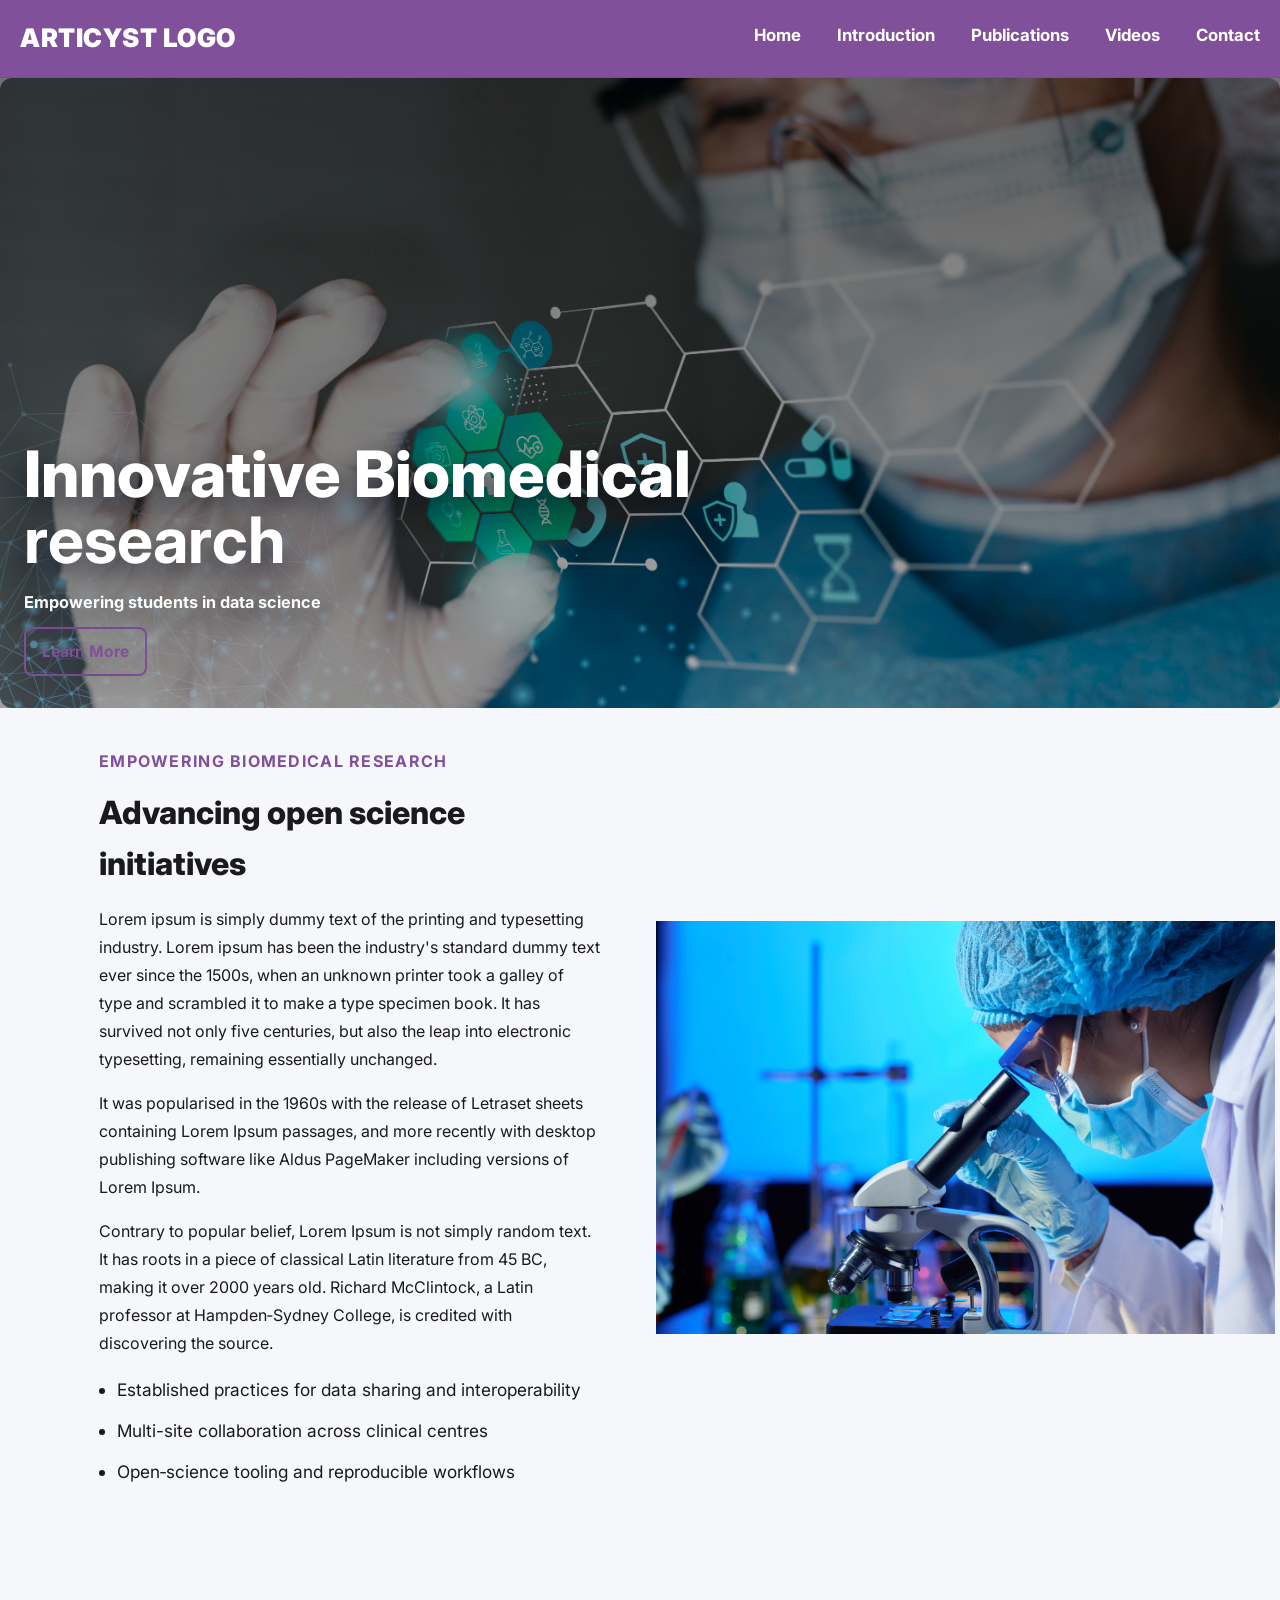
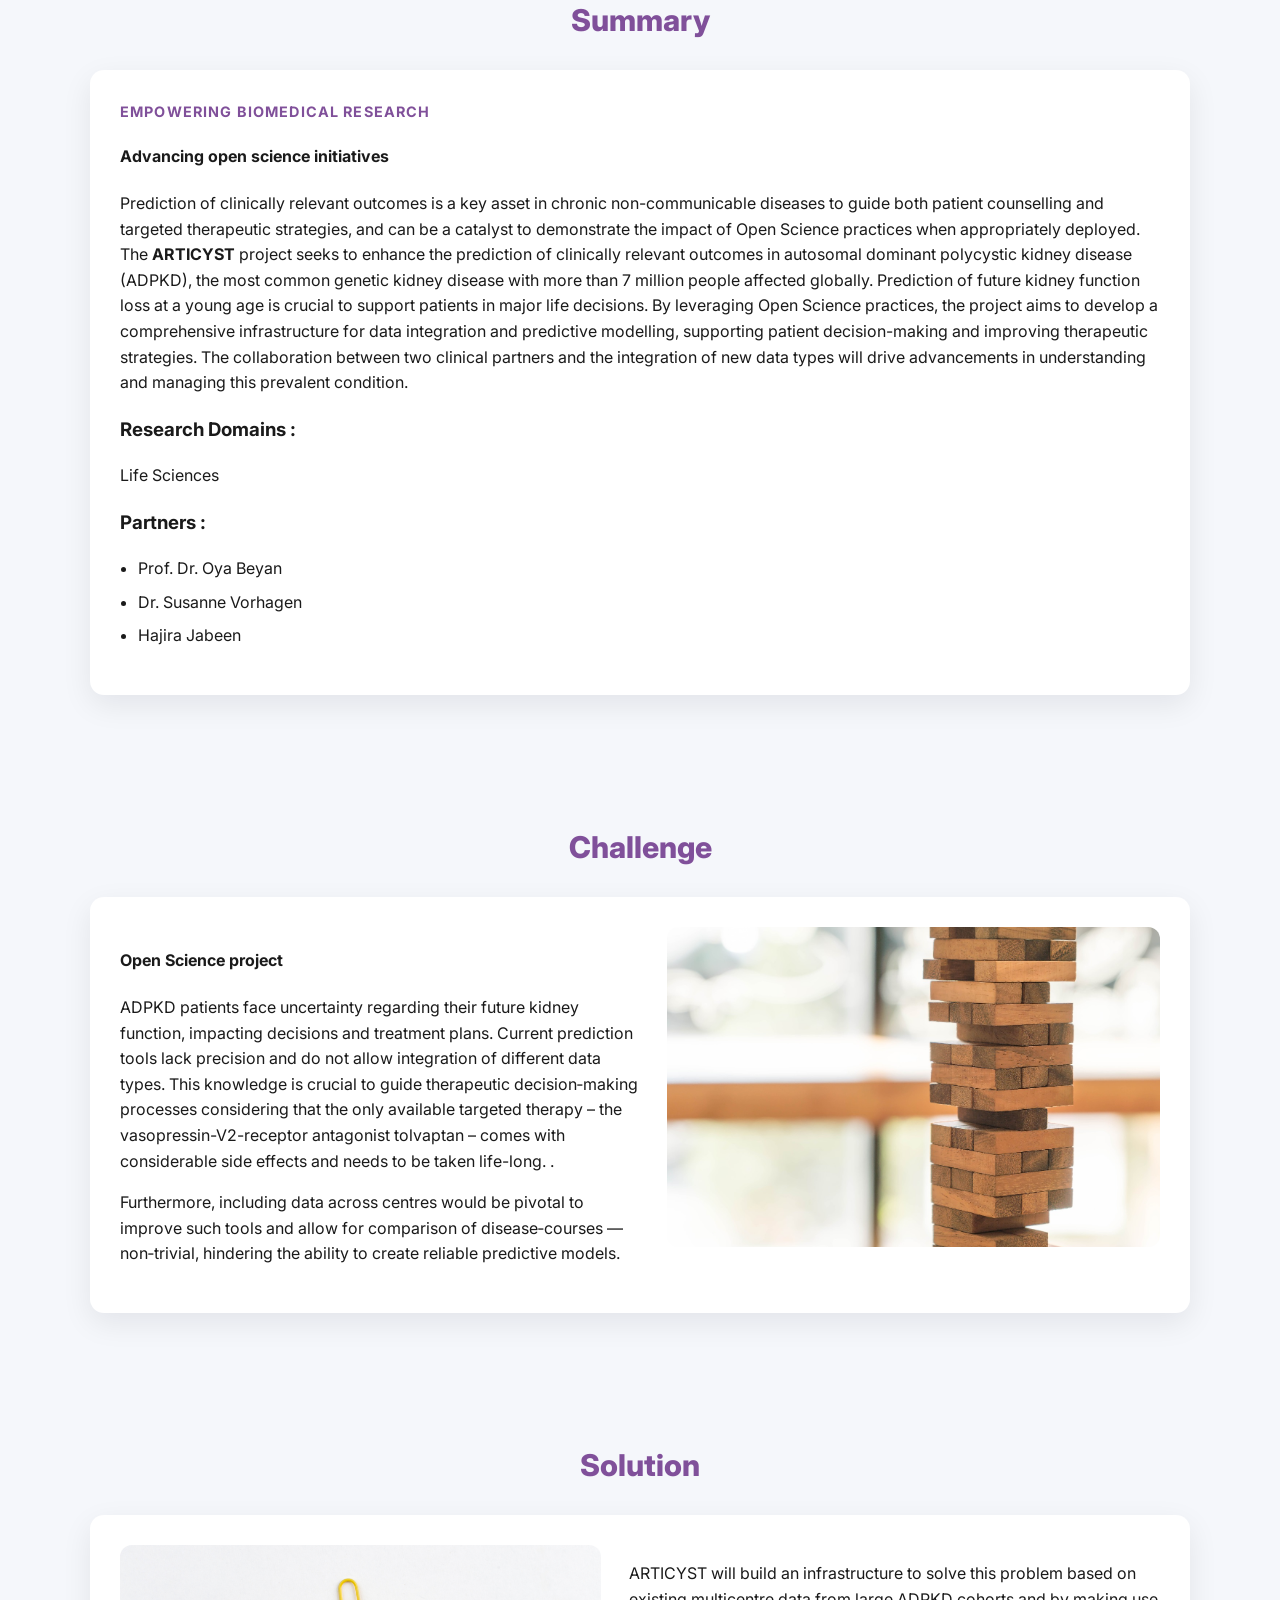
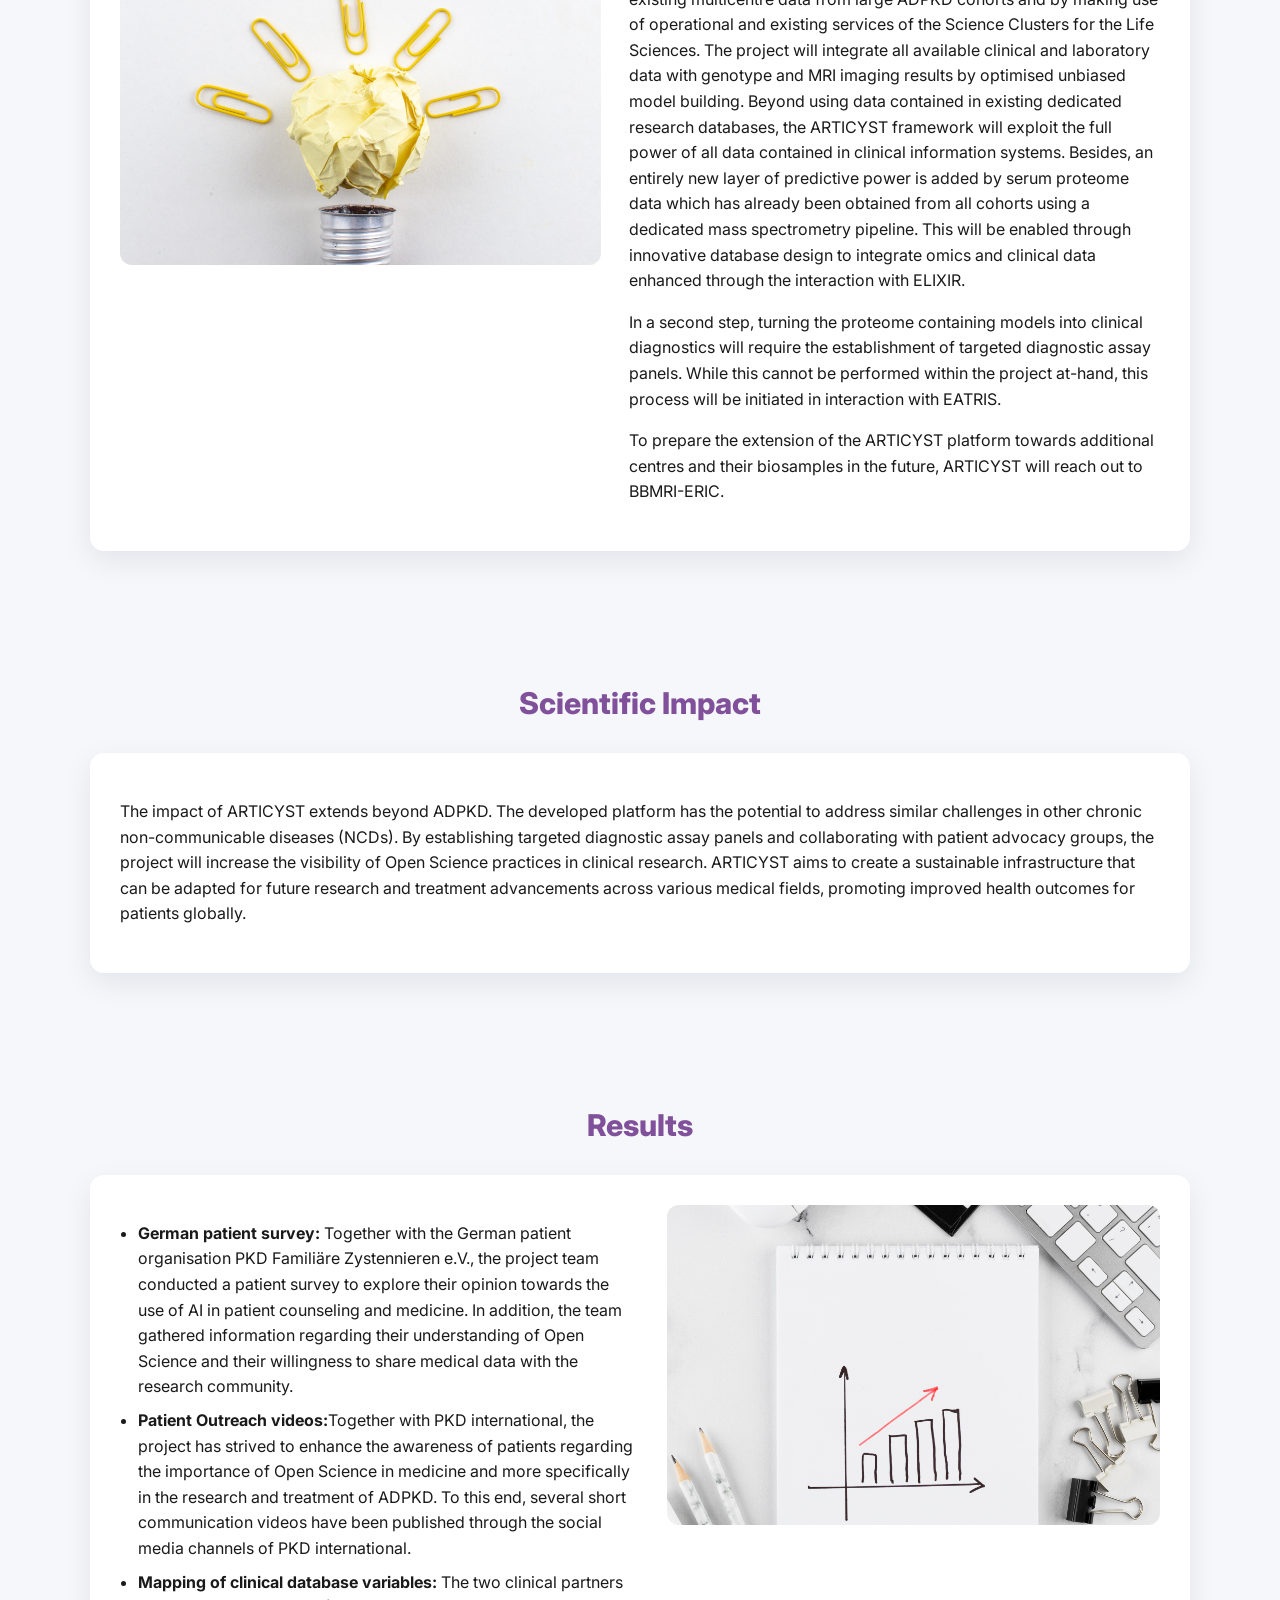
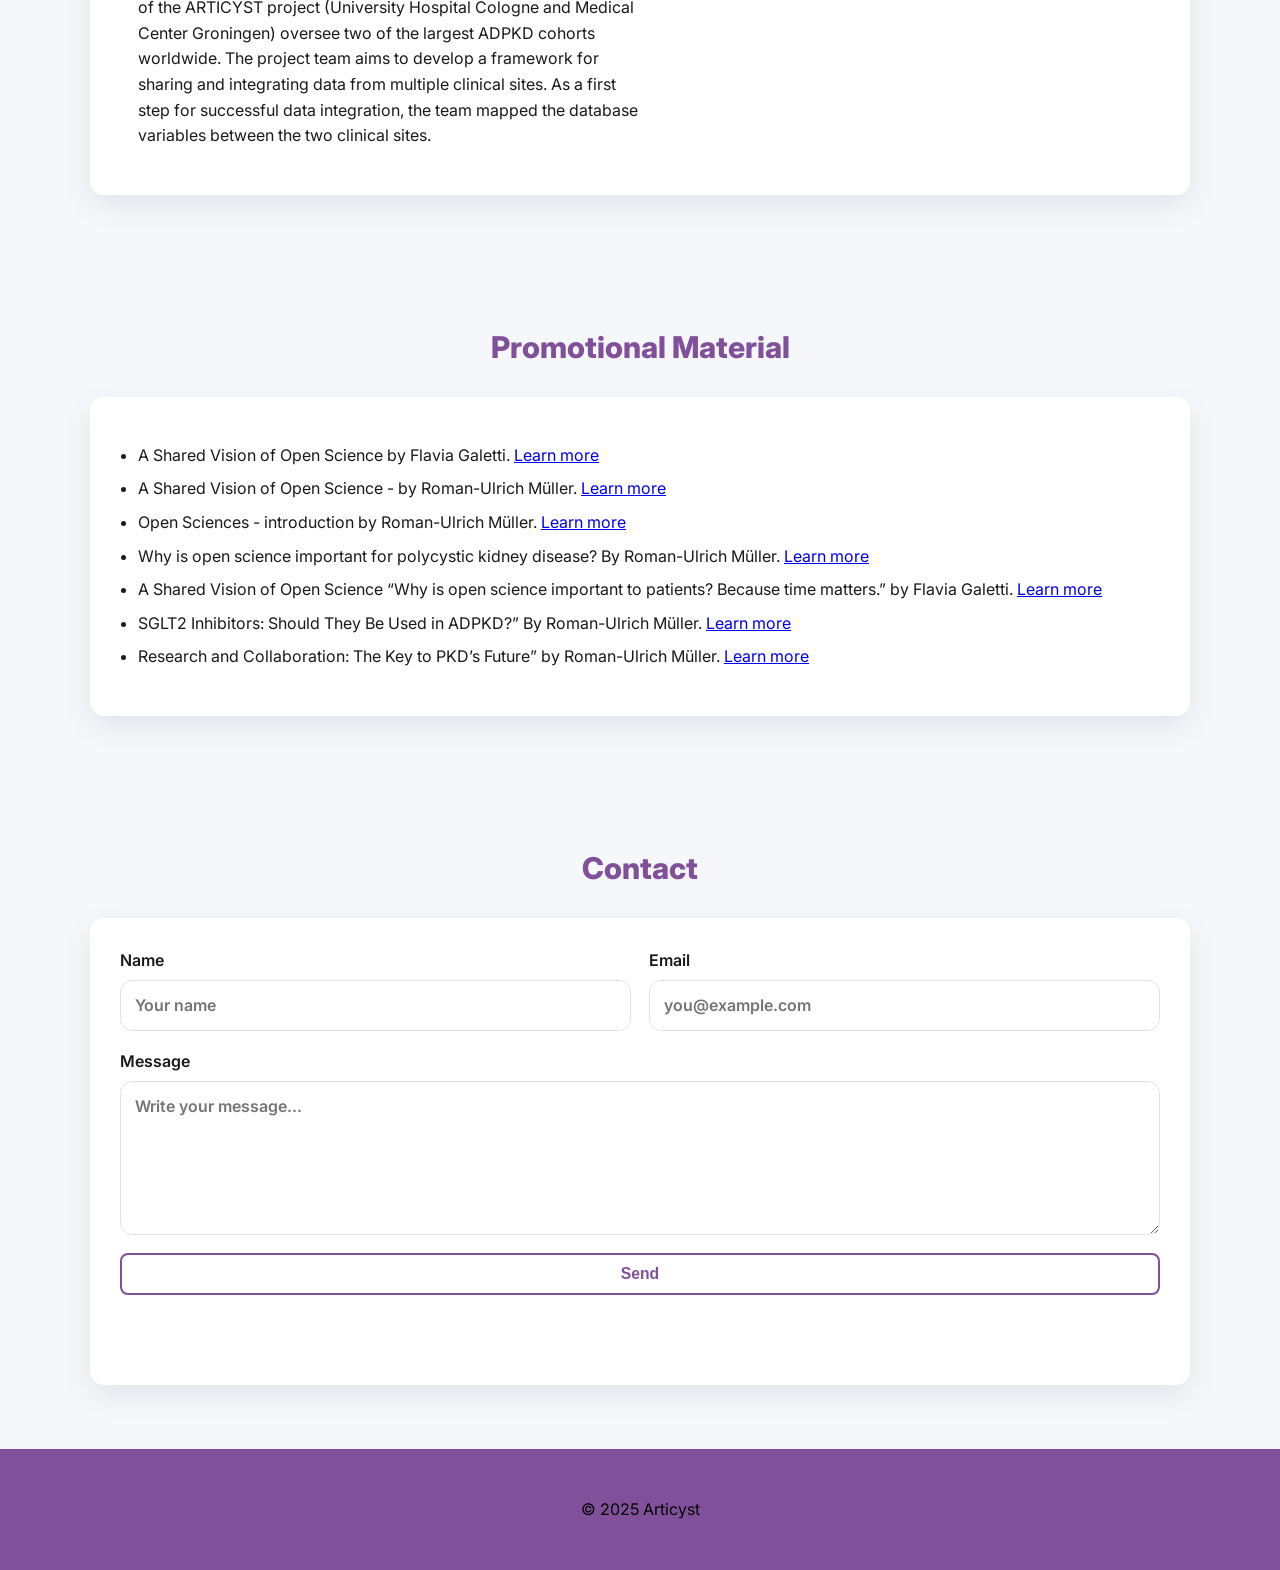
==== commit f0e91f4b: "Deploying Changes requested" ====
--- a/index.html
+++ b/index.html
@@ -22,7 +22,10 @@
       </button>
       <nav class="nav-links" id="navLinks">
         <a href="#home">Home</a>
-        <a href="#about">About</a>
+        <a href="#summary">Introduction</a>
+        <a href="#results">Publications</a>
+        <a href="#promotional">Videos</a>
+        <!-- <a href="#about">About</a> -->
         <a href="#contact">Contact</a>
       </nav>
     </div>
@@ -90,21 +93,29 @@
               <h3 class="eyebrow">Empowering Biomedical Research</h3>
               <h4>Advancing open science initiatives</h4>
               <p>
-                Lorem ipsum dolor sit amet, consectetur adipiscing elit. Integer posuere lorem et velit
-                pellentesque, ut sagittis lacus egestas. Donec vel nunc nec lorem tristique volutpat.
-              </p>
-              <p>
-                Vivamus at augue porta, blandit arcu non, feugiat justo. Sed congue placerat sapien, vitae
-                rhoncus nibh condimentum quis. Cras at commodo nibh.
-              </p>
+                Prediction of clinically relevant outcomes is a key asset in chronic non-communicable diseases to guide
+                both patient counselling and targeted therapeutic strategies, and can be a catalyst to demonstrate the
+                impact of Open Science practices when appropriately deployed.
+                The <b>ARTICYST</b> project seeks to enhance the prediction of clinically relevant outcomes in autosomal
+                dominant polycystic kidney disease (ADPKD), the most common genetic kidney disease with more than 7
+                million people affected globally. Prediction of future kidney function loss at a young age is crucial to
+                support patients in major life decisions. By leveraging Open Science practices, the project aims to
+                develop a comprehensive infrastructure for data integration and predictive modelling, supporting patient
+                decision-making and improving therapeutic strategies. The collaboration between two clinical partners
+                and the integration of new data types will drive advancements in understanding and managing this
+                prevalent condition.
+              </p>
+              <h3>Research Domains : </h3>
+              <p>Life Sciences</p>
+              <h3>Partners : </h3>
               <ul class="bullets">
-                <li>Life Sciences</li>
-                <li>Partners across EU clinical sites</li>
-                <li>Project team includes senior clinicians & researchers</li>
-              </ul>
+                <li>Prof. Dr. Oya Beyan</li>
+                <li>Dr. Susanne Vorhagen</li>
+                <li>Hajira Jabeen</li>
+                <!-- </ul>
               <div class="links">
                 <a href="#contact" class="text-link">Get in touch</a>
-              </div>
+              </div> -->
             </div>
             <!-- <div class="col image">
               <img src="assets/summary.jpg" alt="Summary illustration">
@@ -125,7 +136,9 @@
               <p>
                 ADPKD patients face uncertainty regarding their future kidney function, impacting decisions and
                 treatment plans. Current prediction tools lack precision and do not allow integration of different
-                data types. This knowledge is crucial to guide therapeutic decision‑making.
+                data types. This knowledge is crucial to guide therapeutic decision‑making processes considering that
+                the only available targeted therapy – the vasopressin-V2-receptor antagonist tolvaptan – comes with
+                considerable side effects and needs to be taken life-long. .
               </p>
               <p>
                 Furthermore, including data across centres would be pivotal to improve such tools and allow for
@@ -152,13 +165,24 @@
             </div>
             <div class="col">
               <p>
-                ARTICYST will build an infrastructure to integrate clinical, genotype, MRI, and proteomic data
-                using unbiased model building across multiple cohorts. A dedicated mass spectrometry pipeline,
-                database design, and clinical data exchange will enable predictive power and future assay panels.
-              </p>
-              <p>
-                The framework will scale across centres and biosamples and will reach out to BBMRI‑ERIC and
-                EATRIS for broader extension.
+                ARTICYST will build an infrastructure to solve this problem based on existing multicentre data from
+                large ADPKD cohorts and by making use of operational and existing services of the Science Clusters for
+                the Life Sciences. The project will integrate all available clinical and laboratory data with genotype
+                and MRI imaging results by optimised unbiased model building. Beyond using data contained in existing
+                dedicated research databases, the ARTICYST framework will exploit the full power of all data contained
+                in clinical information systems. Besides, an entirely new layer of predictive power is added by serum
+                proteome data which has already been obtained from all cohorts using a dedicated mass spectrometry
+                pipeline. This will be enabled through innovative database design to integrate omics and clinical data
+                enhanced through the interaction with ELIXIR.
+              </p>
+              <p>
+                In a second step, turning the proteome containing models into clinical diagnostics will require the
+                establishment of targeted diagnostic assay panels. While this cannot be performed within the project
+                at-hand, this process will be initiated in interaction with EATRIS.
+              </p>
+              <p>
+                To prepare the extension of the ARTICYST platform towards additional centres and their biosamples in the
+                future, ARTICYST will reach out to BBMRI-ERIC.
               </p>
             </div>
           </div>
@@ -173,9 +197,12 @@
         <div class="card">
           <div class="card-body">
             <p>
-              The platform can extend to similar challenges across non‑communicable diseases by establishing
-              targeted diagnostic panels and collaborating with patient advocacy groups. Increasing the visibility
-              of Open Science practices in clinical research will support future research and treatment advancements.
+              The impact of ARTICYST extends beyond ADPKD. The developed platform has the potential to address similar
+              challenges in other chronic non-communicable diseases (NCDs). By establishing targeted diagnostic assay
+              panels and collaborating with patient advocacy groups, the project will increase the visibility of Open
+              Science practices in clinical research. ARTICYST aims to create a sustainable infrastructure that can be
+              adapted for future research and treatment advancements across various medical fields, promoting improved
+              health outcomes for patients globally.
             </p>
           </div>
         </div>
@@ -190,17 +217,68 @@
           <div class="card-body grid">
             <div class="col">
               <ul class="bullets">
-                <li><strong>German patient survey:</strong> gathered opinions toward Open Science in counselling and
-                  medicine and willingness to share medical data.</li>
-                <li><strong>Patient outreach:</strong> short communication videos and articles published with PKD
-                  International channels.</li>
-                <li><strong>Mapping of clinical database variables:</strong> framework for sharing and integrating data
-                  between two EU clinical sites.</li>
+                <li><strong>German patient survey:</strong> Together with the German patient organisation PKD Familiäre
+                  Zystennieren e.V., the project team conducted a patient survey to explore their opinion towards the
+                  use of AI in patient counseling and medicine. In addition, the team gathered information regarding
+                  their understanding of Open Science and their willingness to share medical data with the research
+                  community.</li>
+                <li><strong>Patient Outreach videos:</strong>Together with PKD international, the project has strived to
+                  enhance the awareness of
+                  patients regarding the importance of Open Science in medicine and more specifically in the research
+                  and treatment of ADPKD. To this end, several short communication videos have been published through
+                  the social media channels of PKD international.</li>
+                <li><strong>Mapping of clinical database variables:</strong> The two clinical partners of the ARTICYST
+                  project (University Hospital Cologne and Medical Center Groningen) oversee two of the largest ADPKD
+                  cohorts worldwide. The project team aims to develop a framework for sharing and integrating data from
+                  multiple clinical sites. As a first step for successful data integration, the team mapped the database
+                  variables between the two clinical sites.</li>
               </ul>
             </div>
             <div class="col image">
               <img src="assets/still-life-graphics-arrangement.jpg" alt="Results image">
             </div>
+          </div>
+        </div>
+      </div>
+    </section>
+
+    <!-- Promotional Material -->
+    <section id="promotional" class="section promotional">
+      <div class="container">
+        <h2 class="section-title">Promotional Material</h2>
+        <div class="card">
+          <div class="card-body">
+            <ul class="bullets">
+              <li>A Shared Vision of Open Science by Flavia Galetti. <a
+                  href="https://www.linkedin.com/posts/pkdinternationalorg_pkdknowledge-openscience-adpkdd-activity-7329886473715904512-qJ6c/?utm_source=social_share_send&utm_medium=member_desktop_web&rcm=ACoAABW-oZEBWO41ciZ_gtWUG75hybvS5RGp6qA"
+                  target="_blank" rel="noopener noreferrer" class="text-link">Learn
+                  more</a></li>
+              <li>A Shared Vision of Open Science - by Roman-Ulrich Müller. <a
+                  href="https://www.linkedin.com/posts/pkdinternationalorg_pkdknowledge-openscience-adpkdd-activity-7329885721123622912-68pj/?utm_source=social_share_send&utm_medium=member_desktop_web&rcm=ACoAABW-oZEBWO41ciZ_gtWUG75hybvS5RGp6qA"
+                  target="_blank" rel="noopener noreferrer" class="text-link">Learn
+                  more</a></li>
+              <li>Open Sciences - introduction by Roman-Ulrich Müller. <a
+                  href="https://www.linkedin.com/posts/roman-ulrich-m%C3%BCller-279248203_pkdknowledge-pkdinternational-romanmaesller-activity-7329229881496473600-1iIS/?utm_source=social_share_send&utm_medium=member_desktop_web&rcm=ACoAADPTw30ByYf8n4sGN1tgPK2th8IlEJzMyRs"
+                  target="_blank" rel="noopener noreferrer" class="text-link">Learn
+                  more</a></li>
+              <li>Why is open science important for polycystic kidney disease? By Roman-Ulrich Müller. <a
+                  href="https://twitter.com/PKD_Int/status/1934882557910237206" target="_blank"
+                  rel="noopener noreferrer" class="text-link">Learn
+                  more</a></li>
+              <li>A Shared Vision of Open Science “Why is open science important to patients? Because time matters.” by
+                Flavia Galetti. <a
+                  href="https://www.linkedin.com/posts/pkdinternationalorg_pkdknowledge-openscience-adpkd-activity-7341375216637374466-jCeC?utm_source=share&utm_medium=member_desktop&rcm=ACoAABW-oZEBWO41ciZ_gtWUG75hybvS5RGp6qA"
+                  target="_blank" rel="noopener noreferrer" class="text-link">Learn
+                  more</a></li>
+              <li>SGLT2 Inhibitors: Should They Be Used in ADPKD?” By Roman-Ulrich Müller. <a
+                  href="https://www.linkedin.com/posts/pkdinternationalorg_pkdinternational-adpkd-sglt2-activity-7345737938095222806-GOkT?utm_source=share&utm_medium=member_desktop&rcm=ACoAABW-oZEBWO41ciZ_gtWUG75hybvS5RGp6qA"
+                  target="_blank" rel="noopener noreferrer" class="text-link">Learn
+                  more</a></li>
+              <li>Research and Collaboration: The Key to PKD’s Future” by Roman-Ulrich Müller. <a
+                  href="https://www.linkedin.com/posts/pkdinternationalorg_pkdinternational-adpkd-clinicalresearch-activity-7350792395246002177-Qckz?utm_source=share&utm_medium=member_desktop&rcm=ACoAABW-oZEBWO41ciZ_gtWUG75hybvS5RGp6qA"
+                  target="_blank" rel="noopener noreferrer" class="text-link">Learn
+                  more</a></li>
+            </ul>
           </div>
         </div>
       </div>
--- a/style.css
+++ b/style.css
@@ -234,6 +234,7 @@
   padding: 64px 0;
 }
 
+
 .section-title {
   text-align: center;
   color: var(--brand-2);
@@ -271,6 +272,7 @@
   width: 100%;
   height: 320px;
   object-fit: cover;
+  object-position: center;
   border-radius: 12px;
 }
 
@@ -370,7 +372,7 @@
 .spotlight {
   margin-top: 15px;
   /* 15px gap from hero */
-  padding: 48px 5px;
+  padding: 2px 5px;
   /* full-width with 5px side margins */
 }
 
@@ -387,21 +389,21 @@
 }
 
 .spotlight-text h4 {
-  font-size: clamp(35px, 2.5vw, 32px);
+  font-size: clamp(25px, 2.5vw, 32px);
   font-weight: 800;
   margin: 0 0 16px;
   color: var(--text);
 }
 
 .spotlight-text p {
-  font-size: 1.12rem;
+  font-size: 1rem;
   line-height: 1.75;
   margin-bottom: 16px;
   color: var(--text);
 }
 
 .spotlight-text .eyebrow {
-  font-size: 1.5rem;
+  font-size: 1rem;
   margin-bottom: 12px;
 }
 
@@ -422,7 +424,7 @@
   width: 800px;
   height: 800px;
   object-fit: contain;
-  margin-left: 200px;
+  /* margin-left: 200px; */
   border-radius: 12px;
 }
 
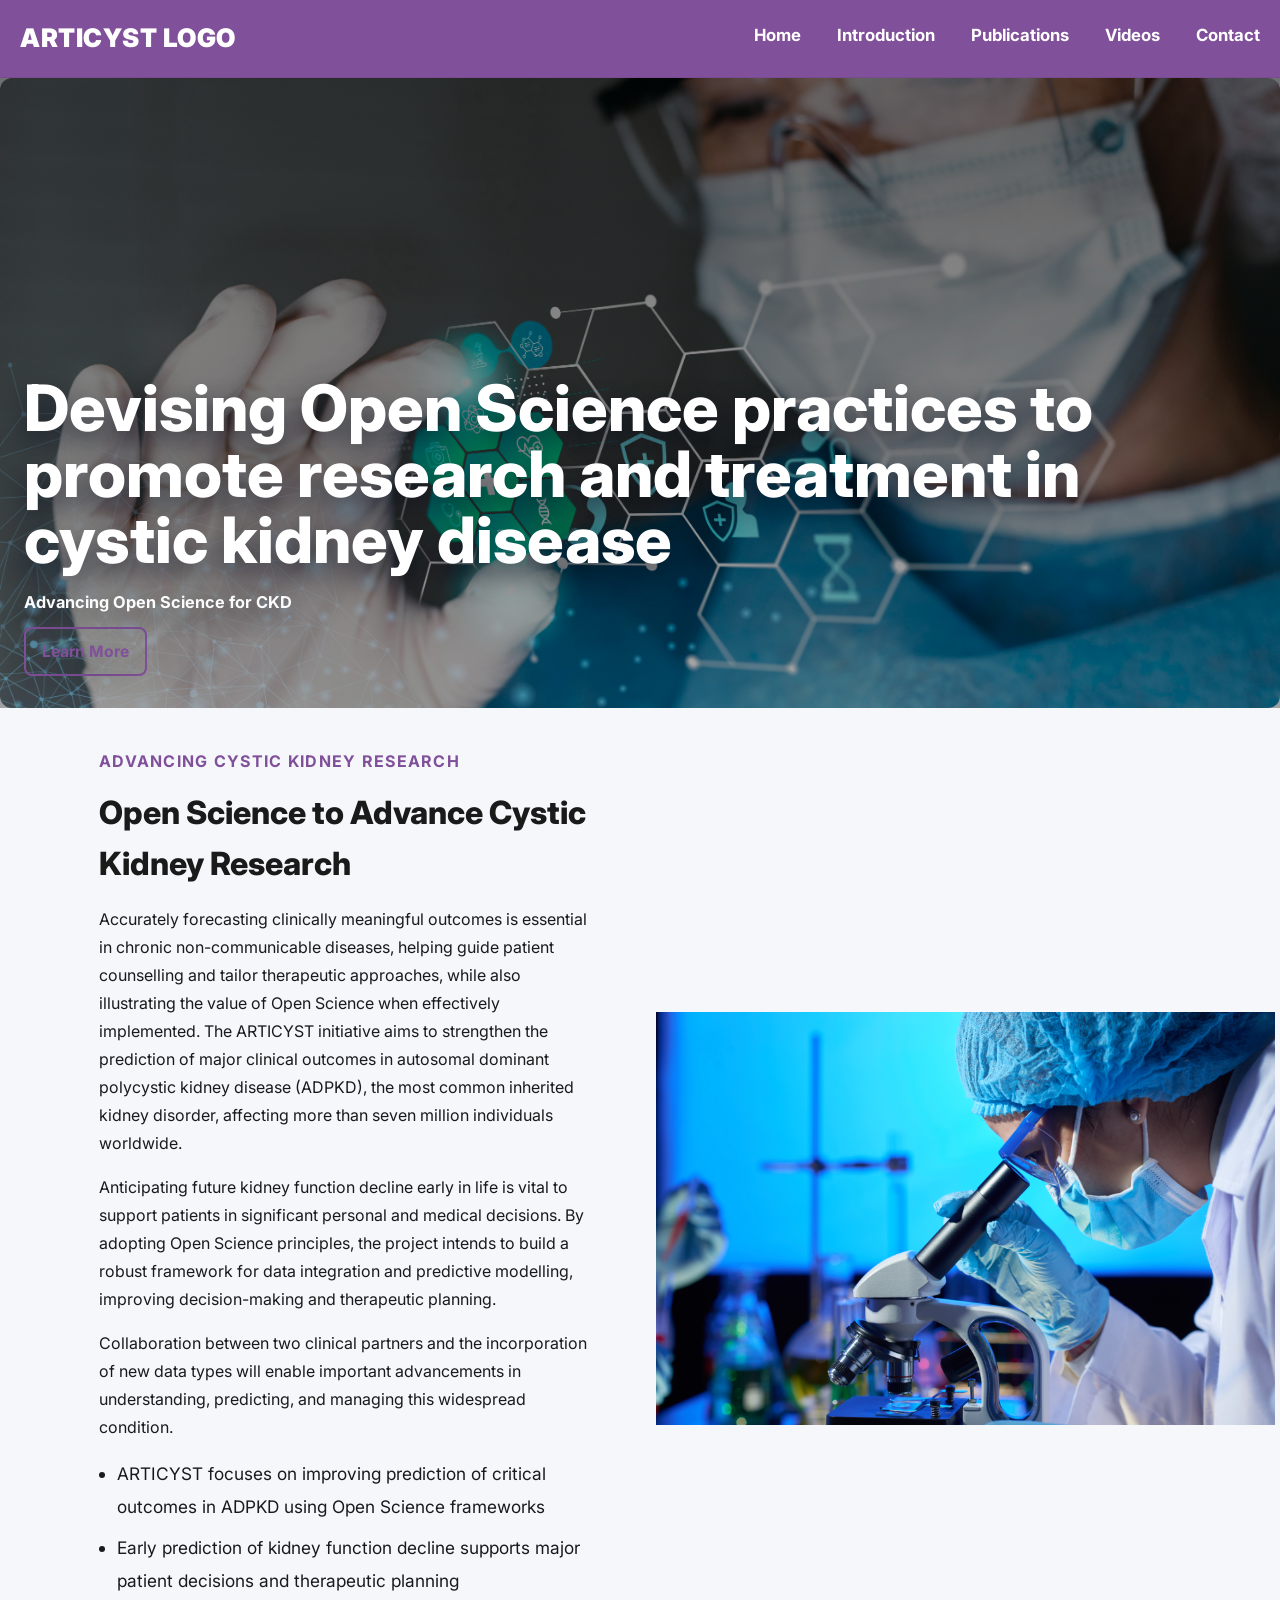
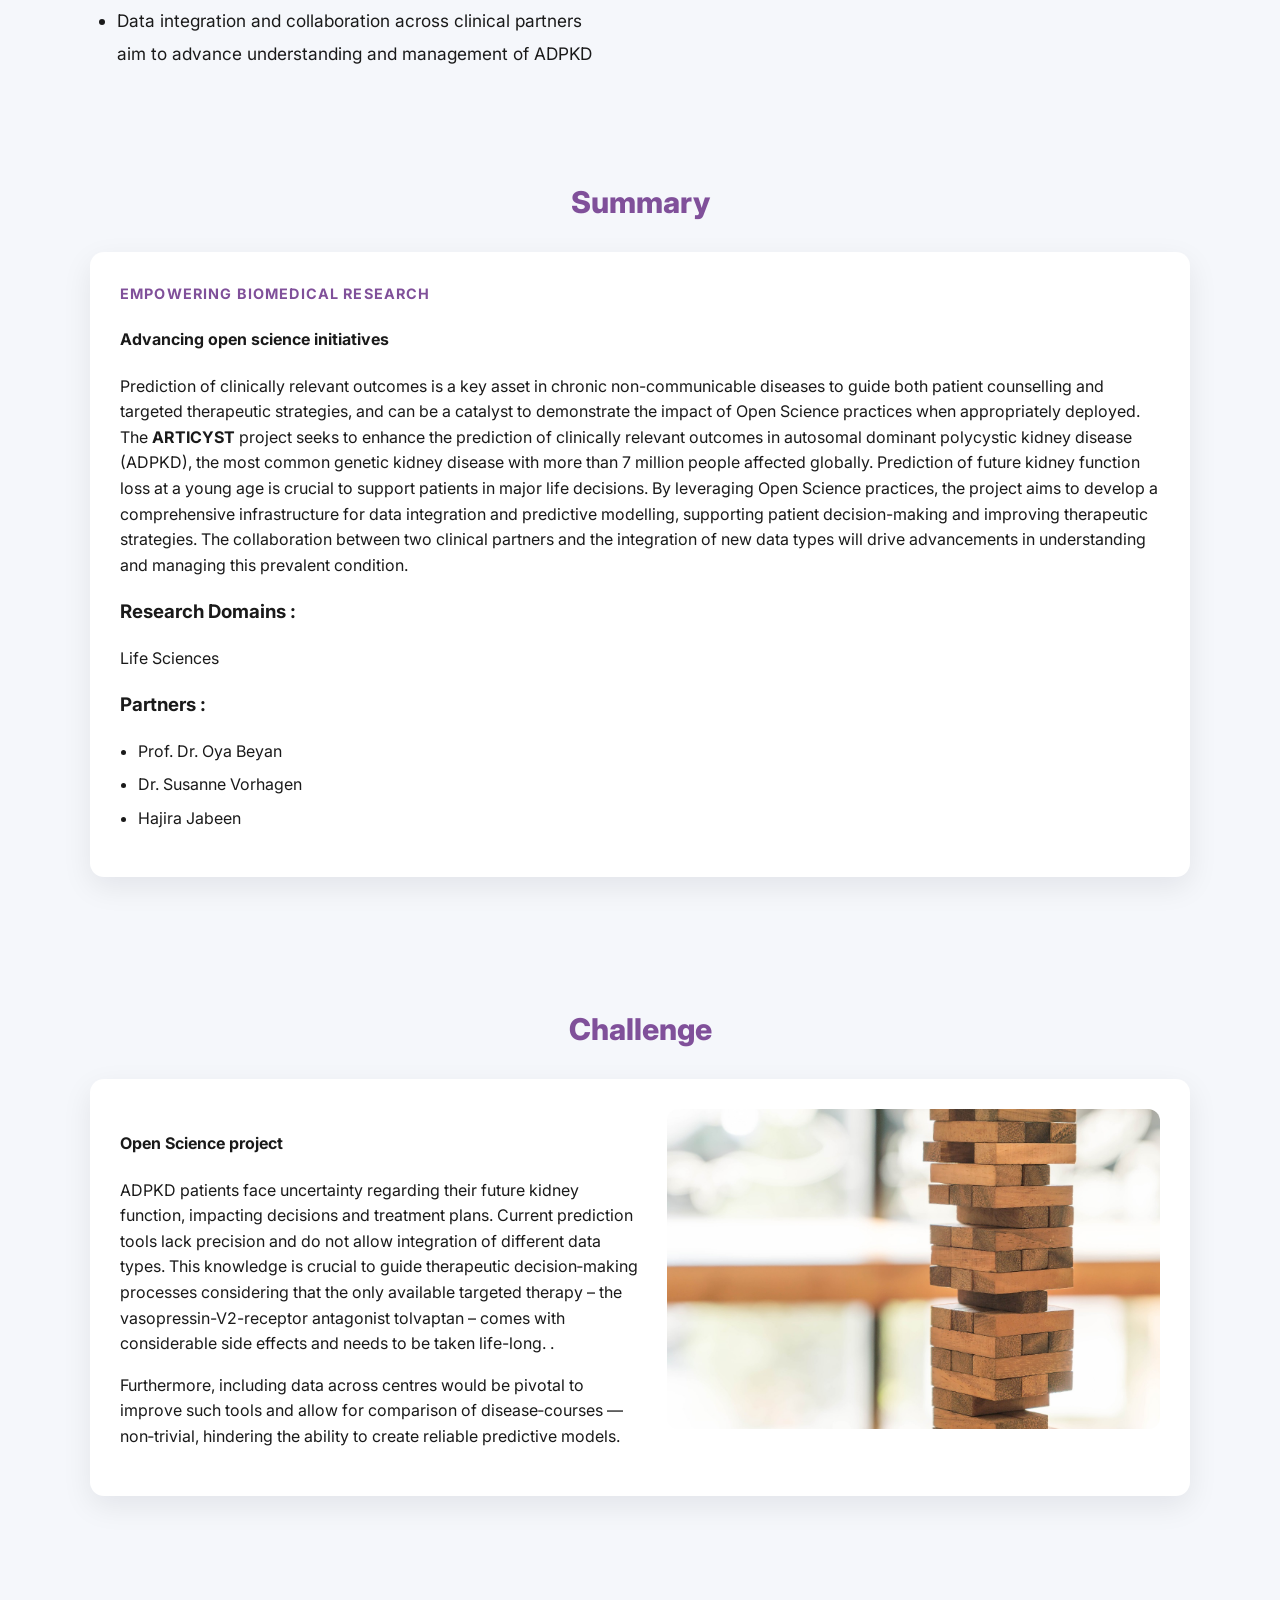
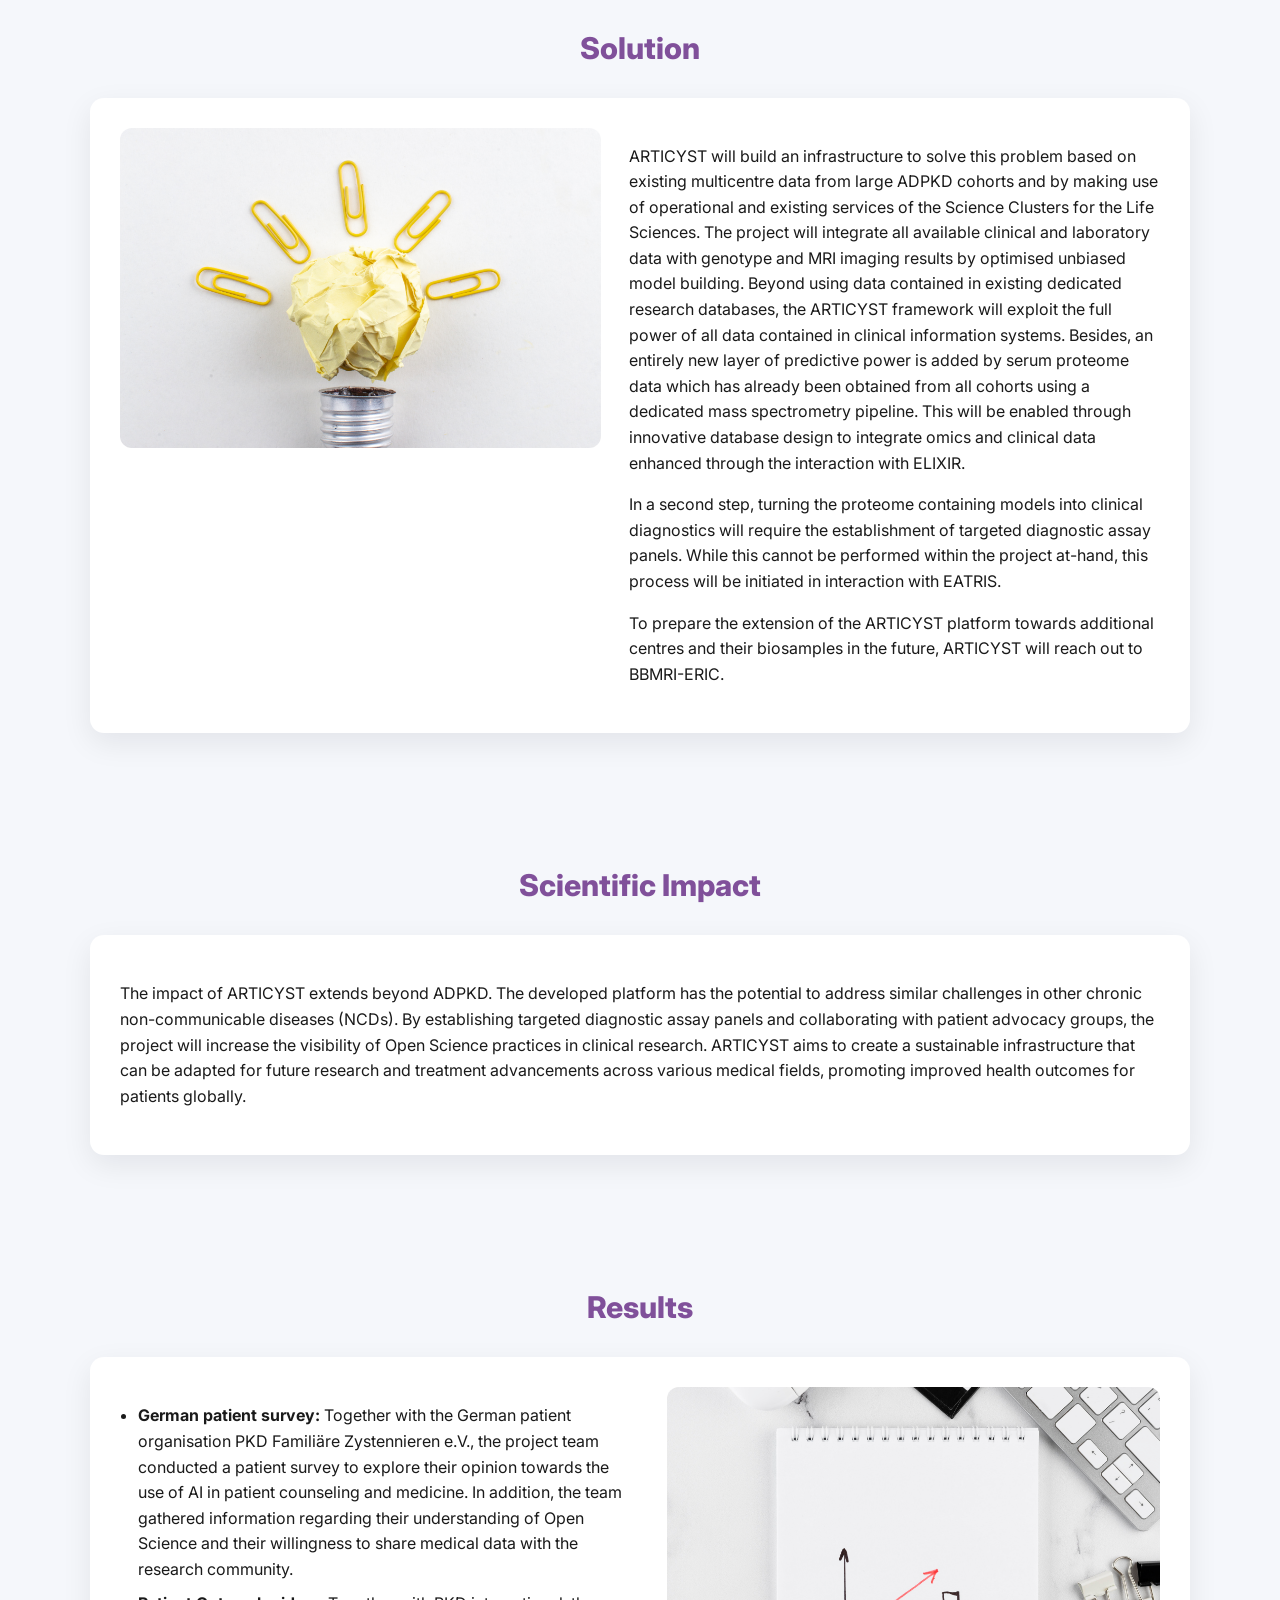
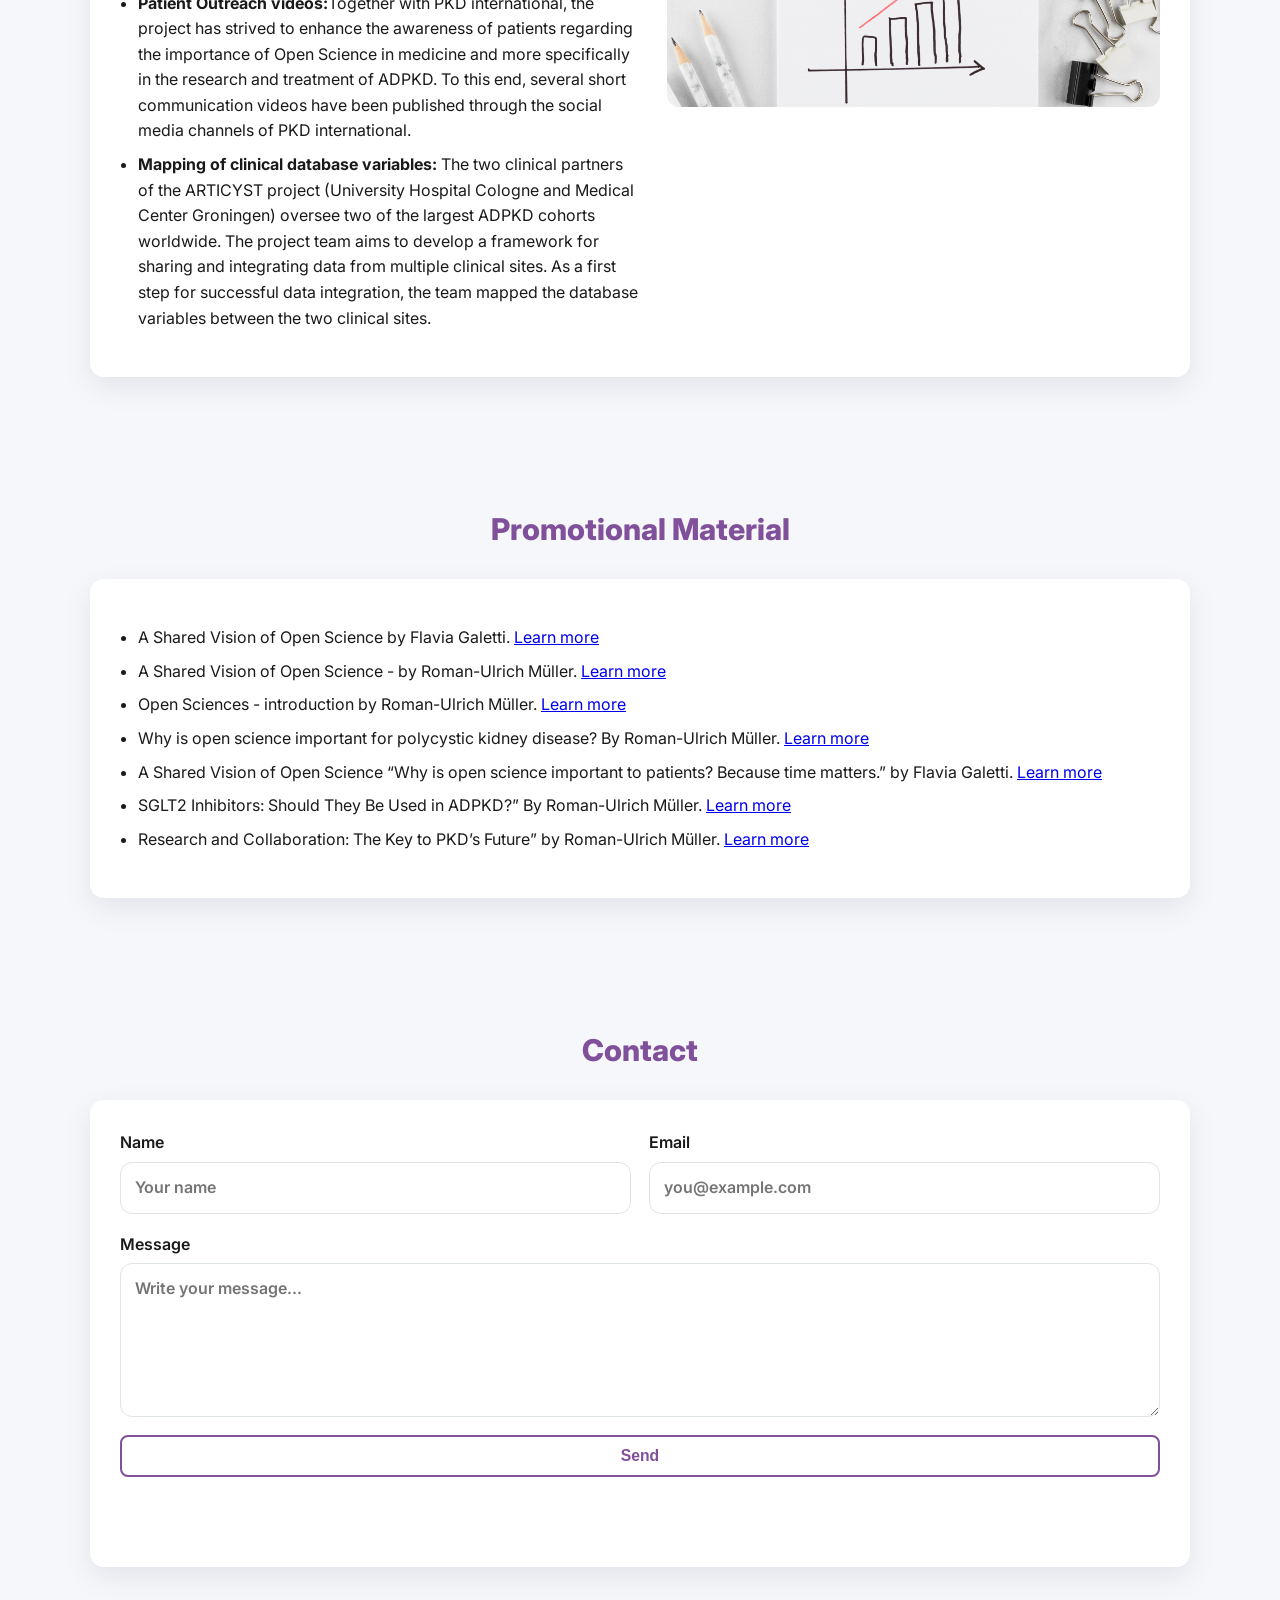
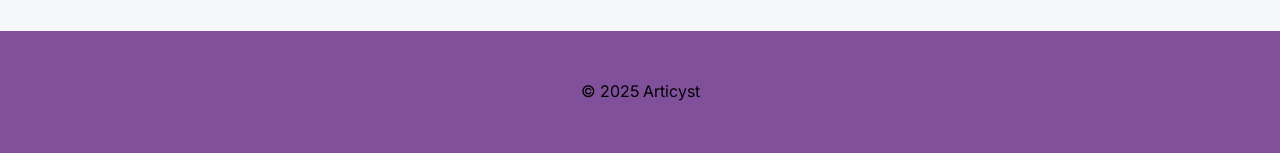
==== commit c6c7fa5e: "Removing Dummy Text" ====
--- a/index.html
+++ b/index.html
@@ -38,8 +38,8 @@
         alt="Scientist working in a lab background" />
       <div class="hero-overlay"></div>
       <div class="hero-content container">
-        <h1><span>Innovative Biomedical</span><br />research</h1>
-        <p class="kicker">Empowering students in data science</p>
+        <h1><span>Devising Open Science practices to promote research and treatment in cystic kidney disease</h1>
+        <p class="kicker">Advancing Open Science for CKD</p>
         <a href="#summary" class="btn">Learn More</a>
       </div>
     </section>
@@ -48,33 +48,37 @@
     <section id="spotlight" class="section spotlight">
       <div class="spotlight-grid">
         <div class="spotlight-text">
-          <h3 class="eyebrow">EMPOWERING BIOMEDICAL RESEARCH</h3>
-          <h4>Advancing open science initiatives</h4>
+          <h3 class="eyebrow">ADVANCING CYSTIC KIDNEY RESEARCH</h3>
+          <h4>Open Science to Advance Cystic Kidney Research</h4>
 
           <p>
-            Lorem ipsum is simply dummy text of the printing and typesetting industry. Lorem ipsum has been
-            the industry's standard dummy text ever since the 1500s, when an unknown printer took a
-            galley of type and scrambled it to make a type specimen book. It has survived not only five
-            centuries, but also the leap into electronic typesetting, remaining essentially unchanged.
+            Accurately forecasting clinically meaningful outcomes is essential in chronic non-communicable diseases,
+            helping guide patient counselling and tailor therapeutic approaches, while also illustrating the value of
+            Open Science when effectively implemented. The ARTICYST initiative aims to strengthen the prediction of
+            major clinical outcomes in autosomal dominant polycystic kidney disease (ADPKD), the most common inherited
+            kidney disorder, affecting more than seven million individuals worldwide.
           </p>
 
           <p>
-            It was popularised in the 1960s with the release of Letraset sheets containing Lorem Ipsum
-            passages, and more recently with desktop publishing software like Aldus PageMaker including
-            versions of Lorem Ipsum.
+            Anticipating future kidney
+            function decline early in life is vital to support patients in significant personal and medical decisions.
+            By adopting Open Science principles, the project intends to build a robust framework for data integration
+            and predictive modelling, improving decision-making and therapeutic planning.
           </p>
 
           <p>
-            Contrary to popular belief, Lorem Ipsum is not simply random text. It has roots in a
-            piece of classical
-            Latin literature from 45 BC, making it over 2000 years old. Richard McClintock, a Latin
-            professor at Hampden‑Sydney College, is credited with discovering the source.
+            Collaboration between two clinical partners and the incorporation of new data types will enable important
+            advancements in
+            understanding, predicting, and managing this widespread condition.
           </p>
 
           <ul class="bullets">
-            <li>Established practices for data sharing and interoperability</li>
-            <li>Multi-site collaboration across clinical centres</li>
-            <li>Open‑science tooling and reproducible workflows</li>
+            <li>ARTICYST focuses on improving prediction of critical outcomes in ADPKD using Open Science frameworks
+            </li>
+            <li>Early prediction of kidney function decline supports major patient decisions and therapeutic planning
+            </li>
+            <li>Data integration and collaboration across clinical partners aim to advance understanding and management
+              of ADPKD</li>
           </ul>
         </div>
         <div class="spotlight-image">
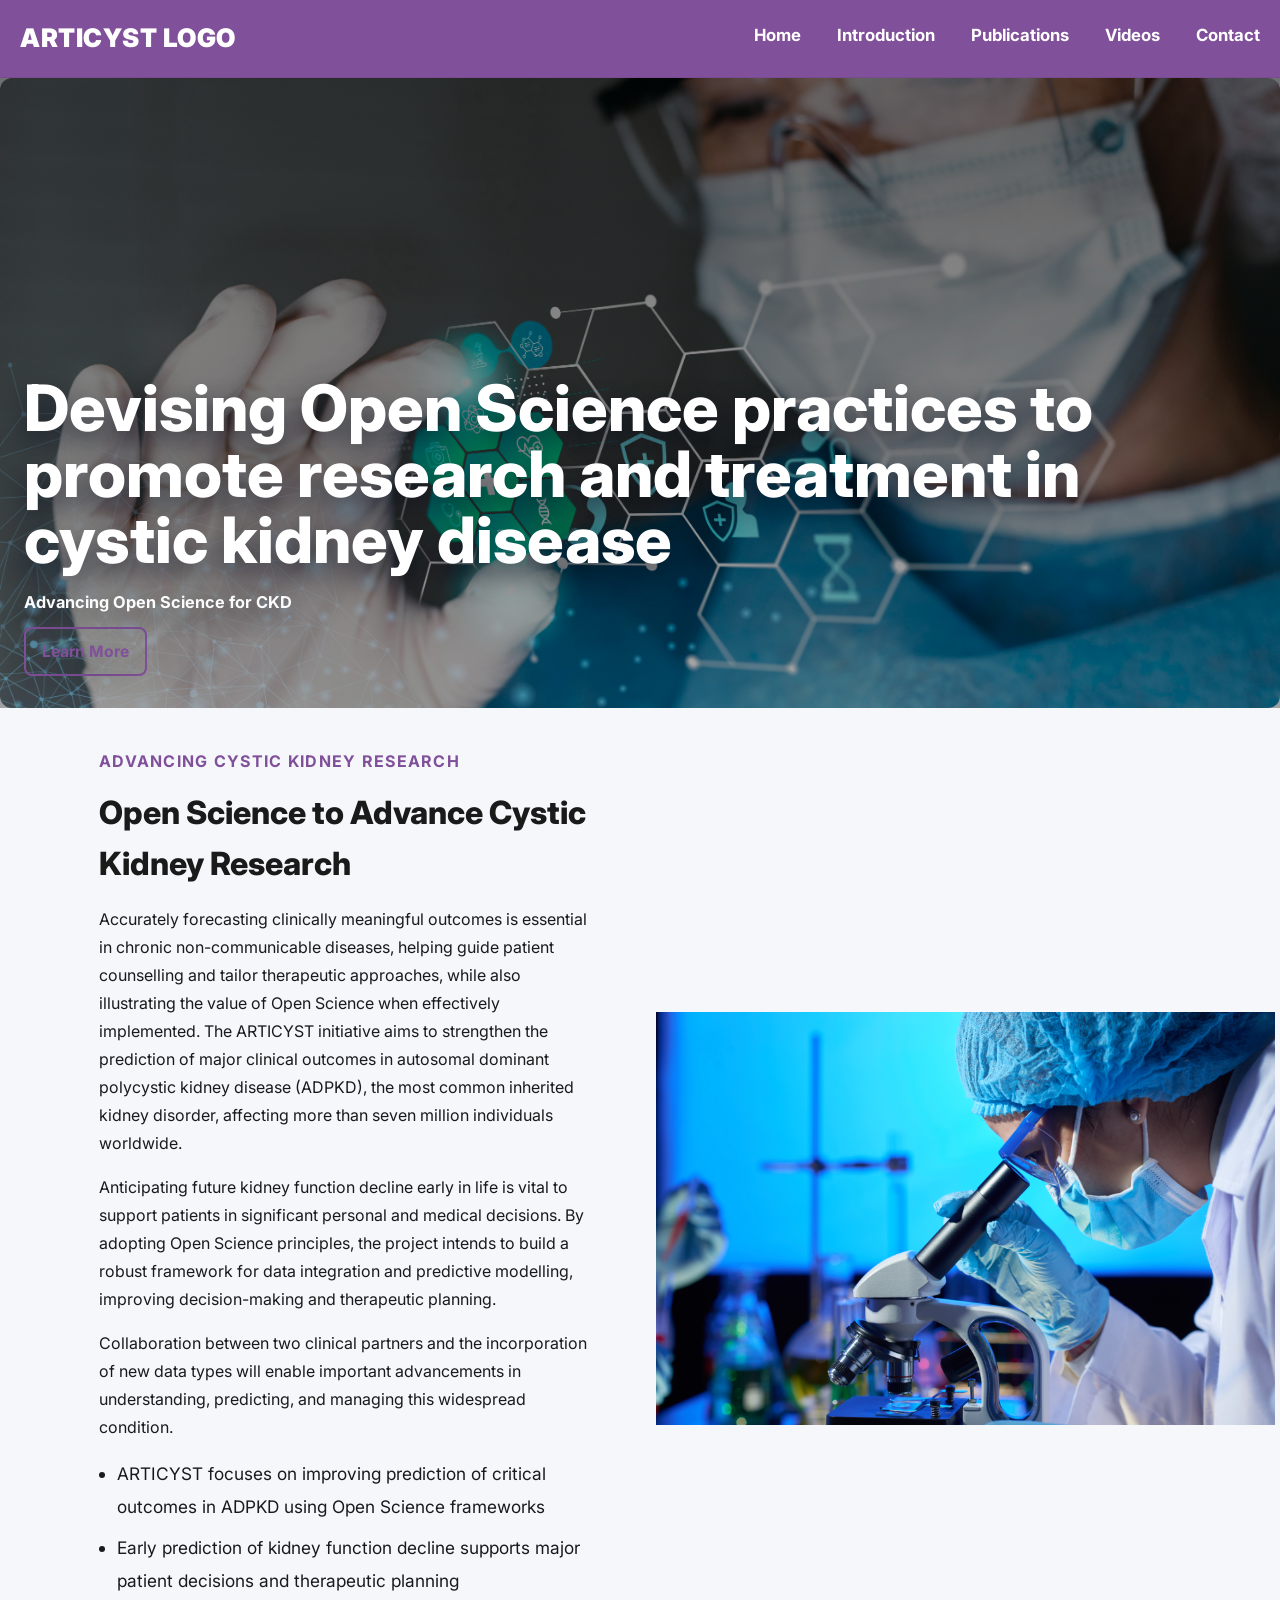
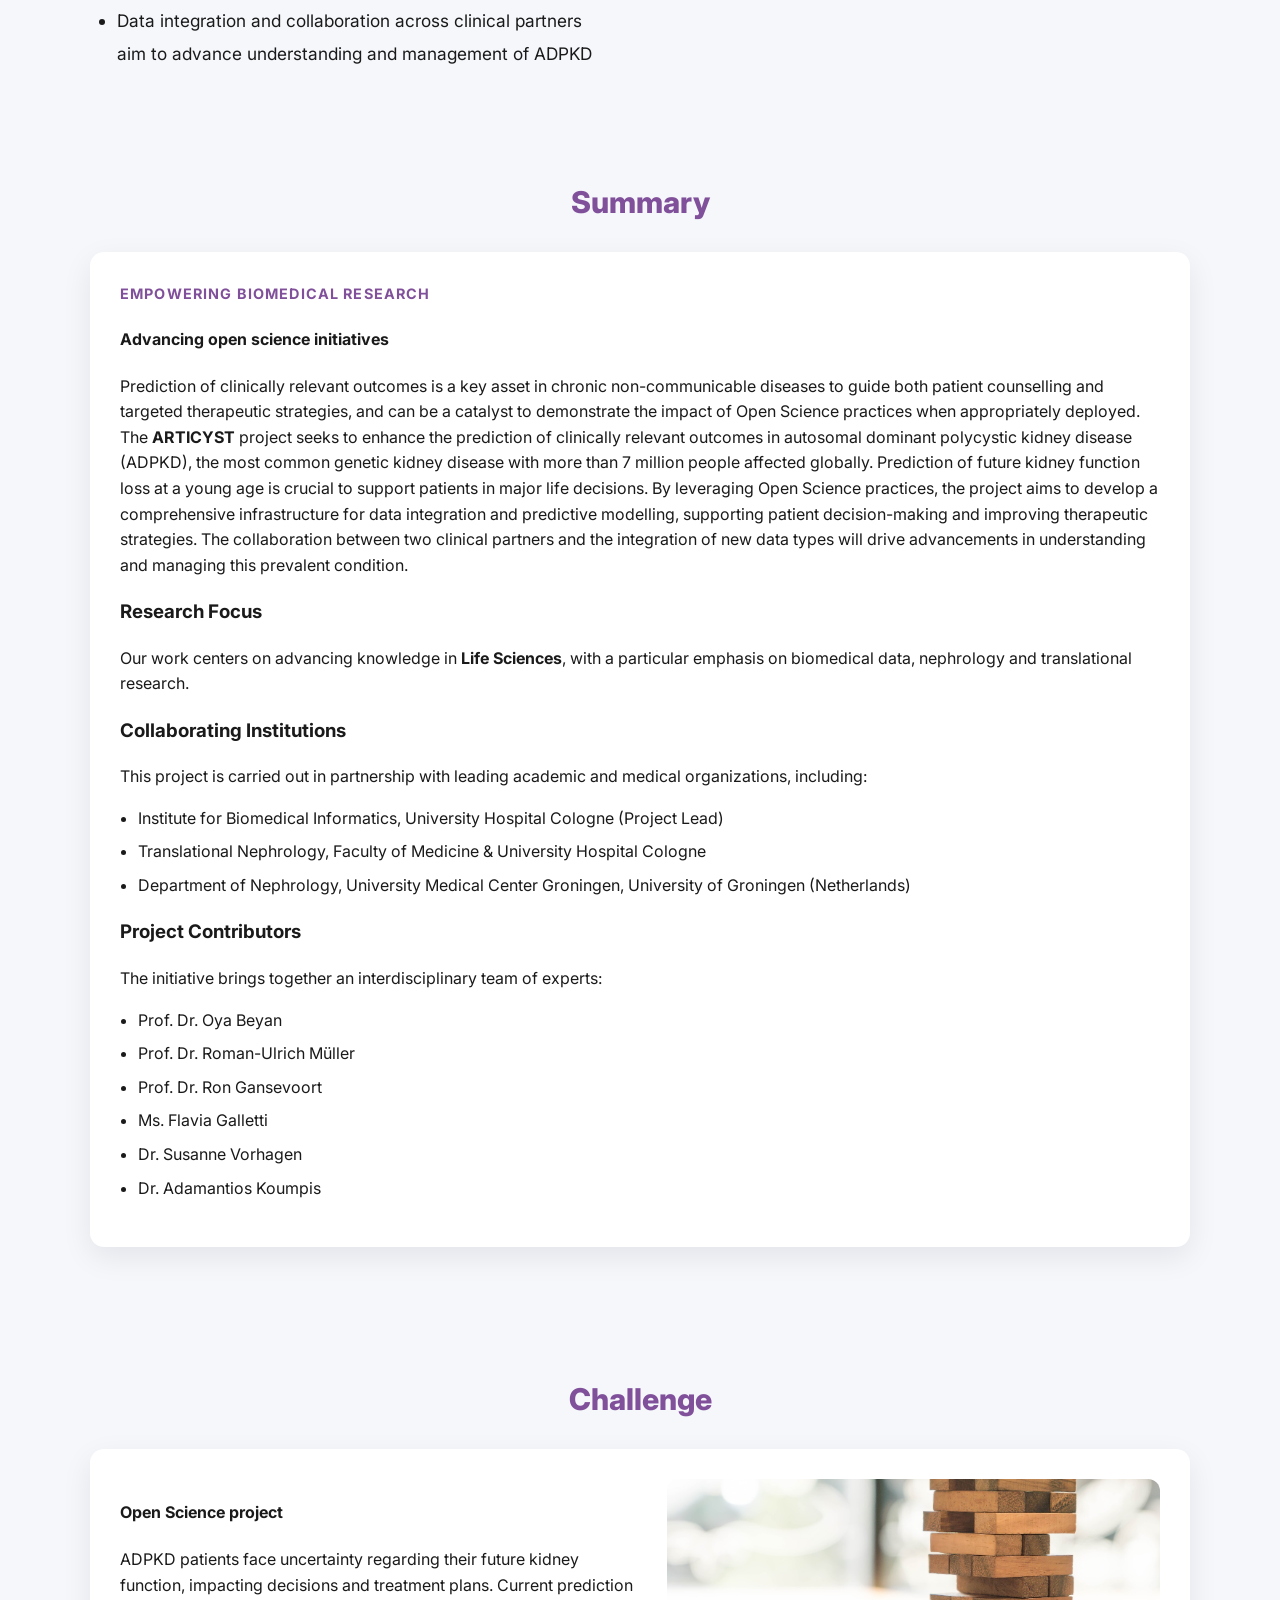
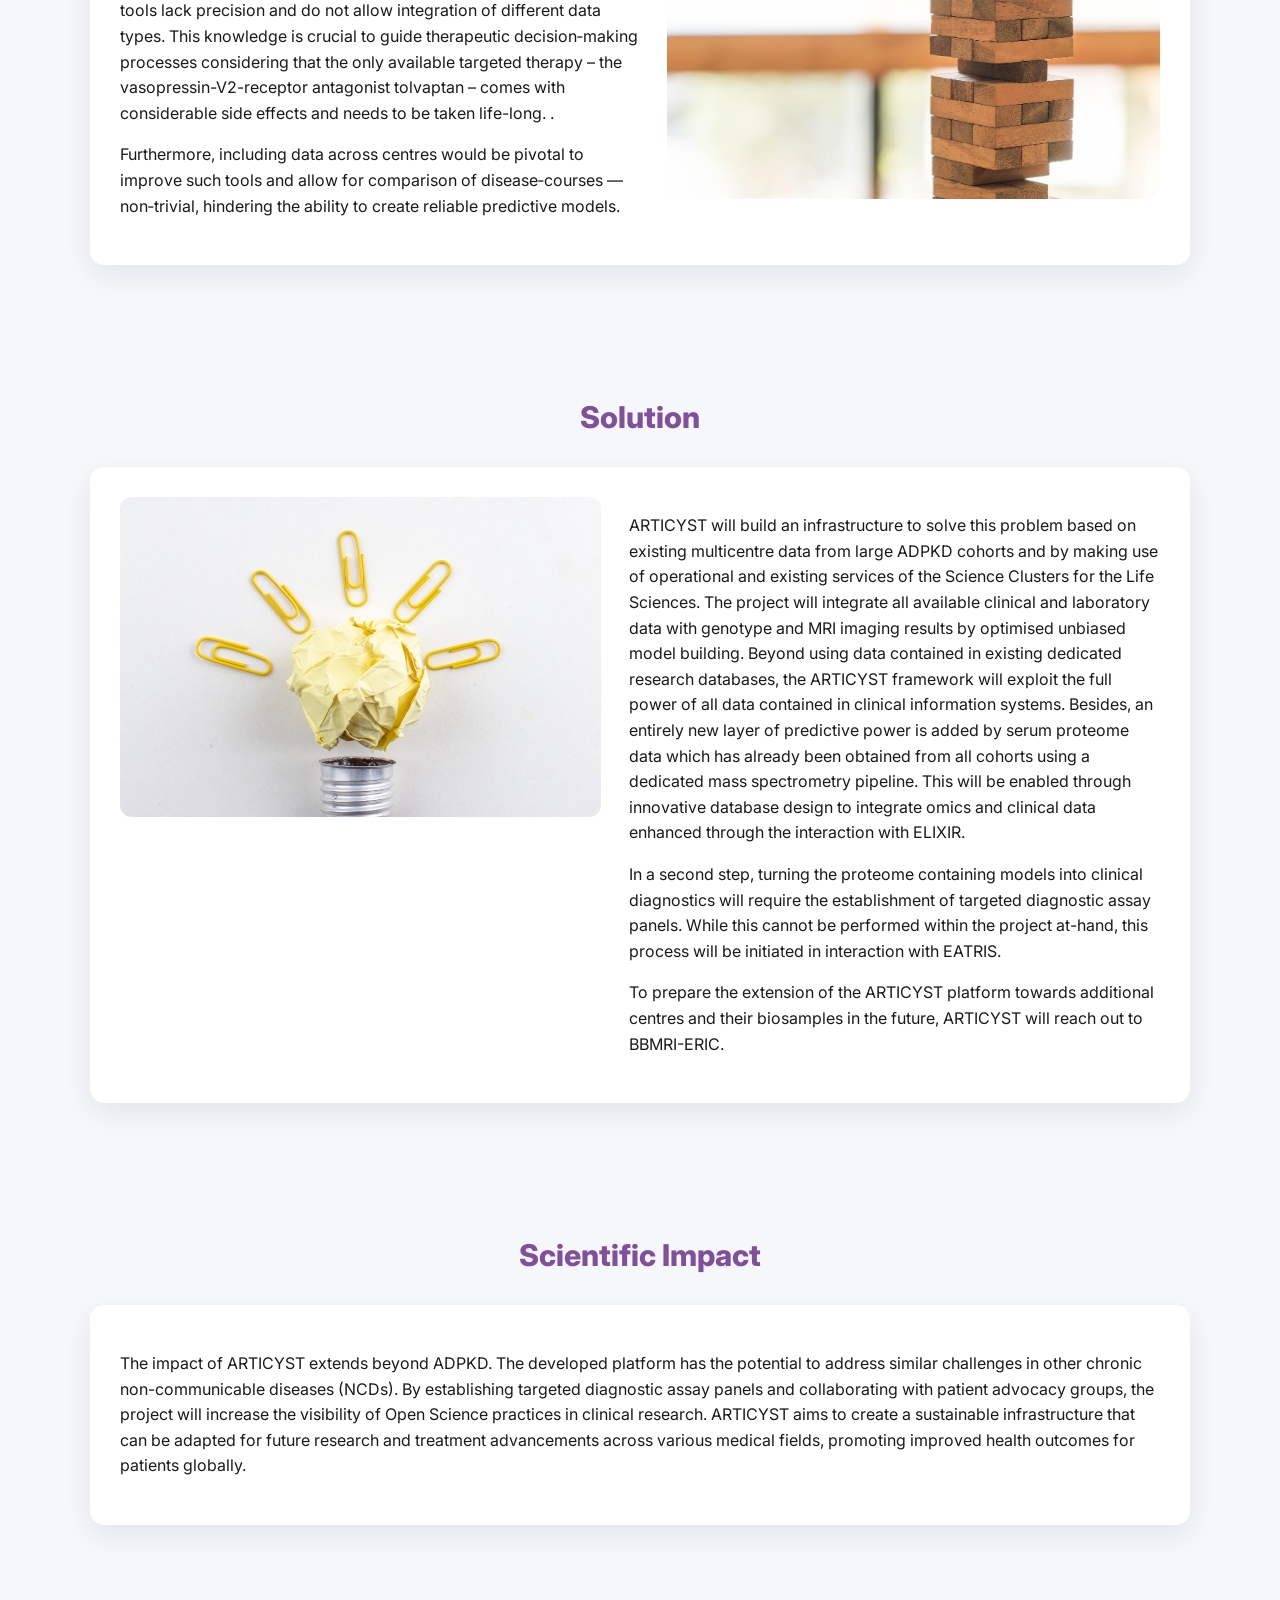
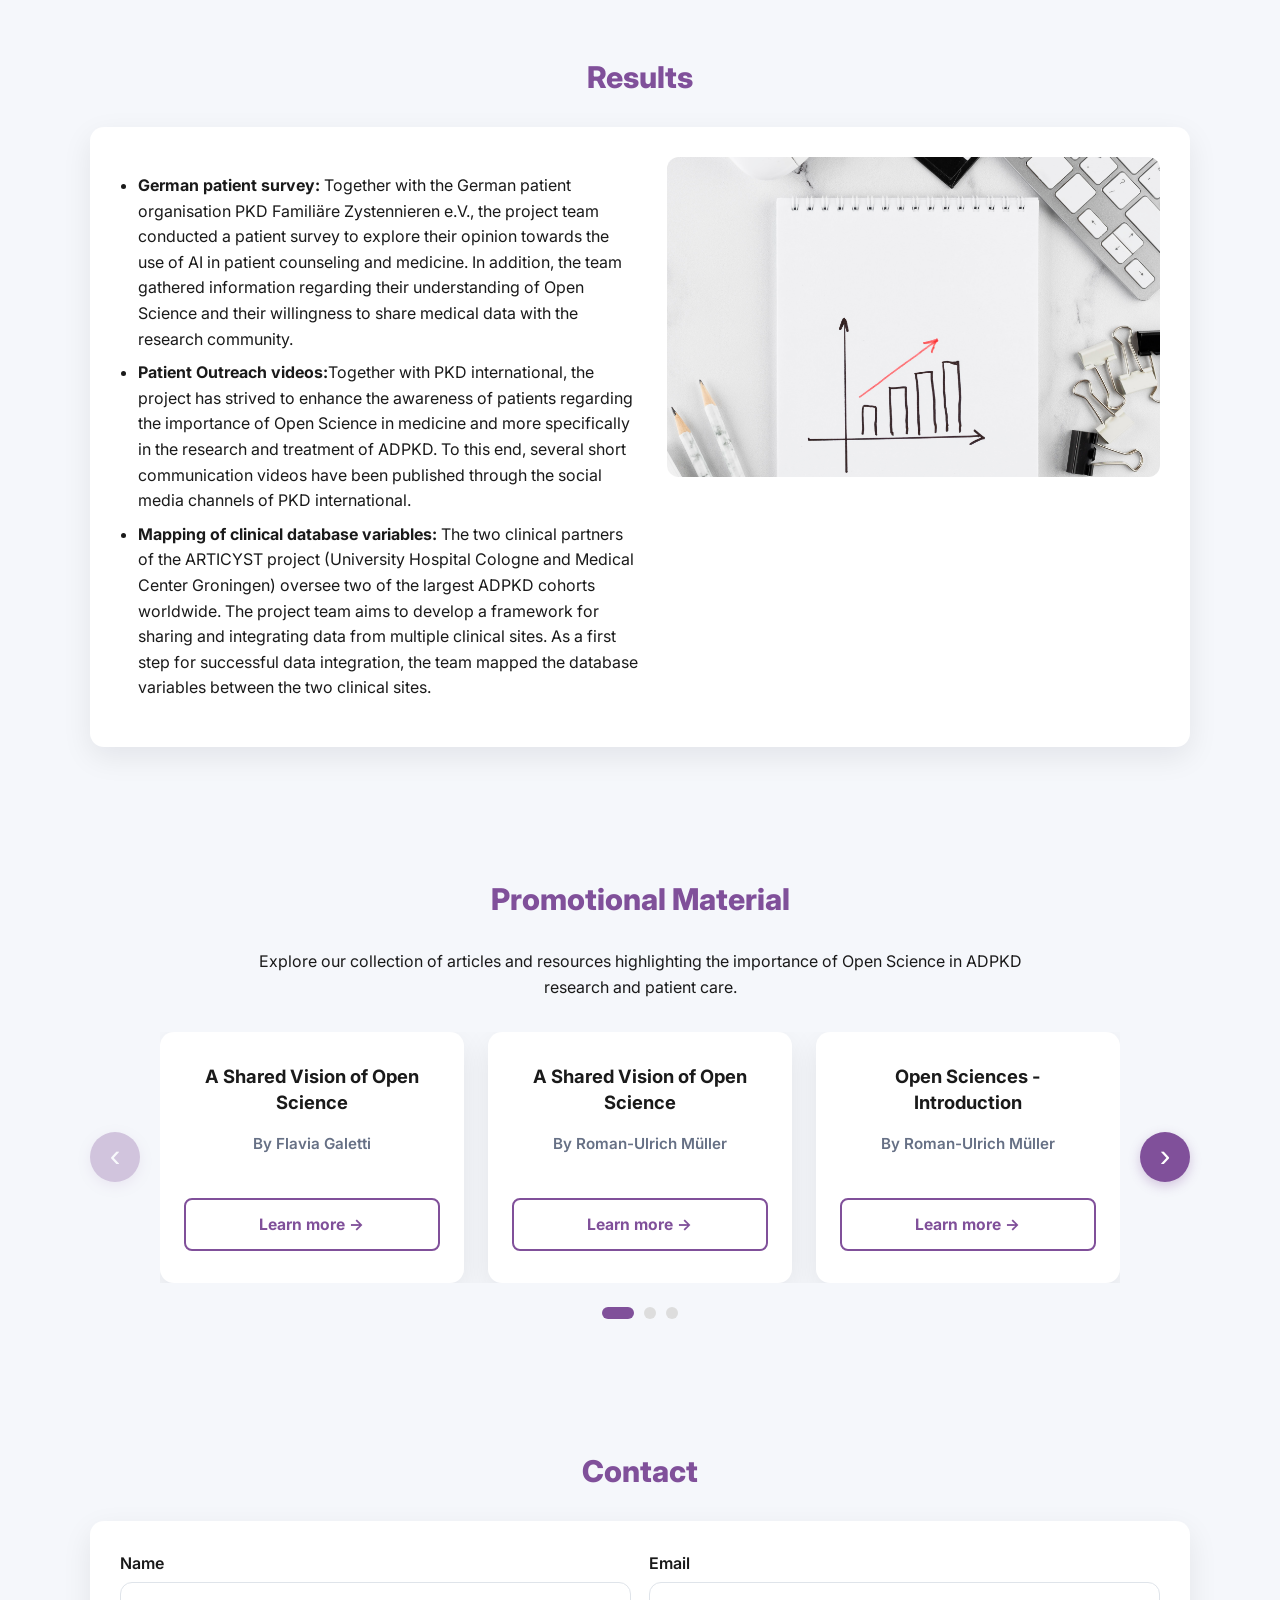
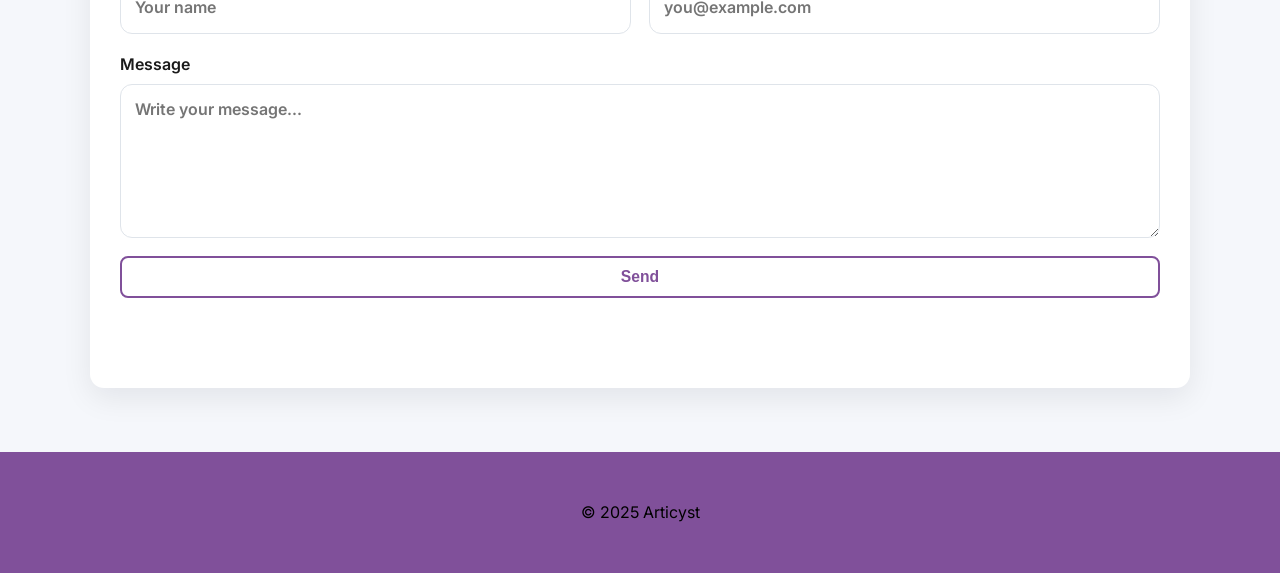
==== commit 83996e32: "Enhance website with team info and interactive carousel - Add detailed Research Focus, Collaborating" ====
--- a/index.html
+++ b/index.html
@@ -109,21 +109,34 @@
                 and the integration of new data types will drive advancements in understanding and managing this
                 prevalent condition.
               </p>
-              <h3>Research Domains : </h3>
-              <p>Life Sciences</p>
-              <h3>Partners : </h3>
+              <h3>Research Focus</h3>
+              <p>
+                Our work centers on advancing knowledge in <b>Life Sciences</b>, with a particular emphasis on biomedical data, nephrology and translational research.
+              </p>
+              
+              <h3>Collaborating Institutions</h3>
+              <p>
+                This project is carried out in partnership with leading academic and medical organizations, including:
+              </p>
+              <ul class="bullets">
+                <li>Institute for Biomedical Informatics, University Hospital Cologne (Project Lead)</li>
+                <li>Translational Nephrology, Faculty of Medicine & University Hospital Cologne</li>
+                <li>Department of Nephrology, University Medical Center Groningen, University of Groningen (Netherlands)</li>
+              </ul>
+              
+              <h3>Project Contributors</h3>
+              <p>
+                The initiative brings together an interdisciplinary team of experts:
+              </p>
               <ul class="bullets">
                 <li>Prof. Dr. Oya Beyan</li>
+                <li>Prof. Dr. Roman-Ulrich Müller</li>
+                <li>Prof. Dr. Ron Gansevoort</li>
+                <li>Ms. Flavia Galletti</li>
                 <li>Dr. Susanne Vorhagen</li>
-                <li>Hajira Jabeen</li>
-                <!-- </ul>
-              <div class="links">
-                <a href="#contact" class="text-link">Get in touch</a>
-              </div> -->
-            </div>
-            <!-- <div class="col image">
-              <img src="assets/summary.jpg" alt="Summary illustration">
-            </div> -->
+                <li>Dr. Adamantios Koumpis</li>
+              </ul>
+            </div>
           </div>
         </div>
       </div>
@@ -246,45 +259,89 @@
       </div>
     </section>
 
-    <!-- Promotional Material -->
+                                <!-- Promotional Material -->
     <section id="promotional" class="section promotional">
       <div class="container">
         <h2 class="section-title">Promotional Material</h2>
-        <div class="card">
-          <div class="card-body">
-            <ul class="bullets">
-              <li>A Shared Vision of Open Science by Flavia Galetti. <a
-                  href="https://www.linkedin.com/posts/pkdinternationalorg_pkdknowledge-openscience-adpkdd-activity-7329886473715904512-qJ6c/?utm_source=social_share_send&utm_medium=member_desktop_web&rcm=ACoAABW-oZEBWO41ciZ_gtWUG75hybvS5RGp6qA"
-                  target="_blank" rel="noopener noreferrer" class="text-link">Learn
-                  more</a></li>
-              <li>A Shared Vision of Open Science - by Roman-Ulrich Müller. <a
-                  href="https://www.linkedin.com/posts/pkdinternationalorg_pkdknowledge-openscience-adpkdd-activity-7329885721123622912-68pj/?utm_source=social_share_send&utm_medium=member_desktop_web&rcm=ACoAABW-oZEBWO41ciZ_gtWUG75hybvS5RGp6qA"
-                  target="_blank" rel="noopener noreferrer" class="text-link">Learn
-                  more</a></li>
-              <li>Open Sciences - introduction by Roman-Ulrich Müller. <a
-                  href="https://www.linkedin.com/posts/roman-ulrich-m%C3%BCller-279248203_pkdknowledge-pkdinternational-romanmaesller-activity-7329229881496473600-1iIS/?utm_source=social_share_send&utm_medium=member_desktop_web&rcm=ACoAADPTw30ByYf8n4sGN1tgPK2th8IlEJzMyRs"
-                  target="_blank" rel="noopener noreferrer" class="text-link">Learn
-                  more</a></li>
-              <li>Why is open science important for polycystic kidney disease? By Roman-Ulrich Müller. <a
-                  href="https://twitter.com/PKD_Int/status/1934882557910237206" target="_blank"
-                  rel="noopener noreferrer" class="text-link">Learn
-                  more</a></li>
-              <li>A Shared Vision of Open Science “Why is open science important to patients? Because time matters.” by
-                Flavia Galetti. <a
-                  href="https://www.linkedin.com/posts/pkdinternationalorg_pkdknowledge-openscience-adpkd-activity-7341375216637374466-jCeC?utm_source=share&utm_medium=member_desktop&rcm=ACoAABW-oZEBWO41ciZ_gtWUG75hybvS5RGp6qA"
-                  target="_blank" rel="noopener noreferrer" class="text-link">Learn
-                  more</a></li>
-              <li>SGLT2 Inhibitors: Should They Be Used in ADPKD?” By Roman-Ulrich Müller. <a
-                  href="https://www.linkedin.com/posts/pkdinternationalorg_pkdinternational-adpkd-sglt2-activity-7345737938095222806-GOkT?utm_source=share&utm_medium=member_desktop&rcm=ACoAABW-oZEBWO41ciZ_gtWUG75hybvS5RGp6qA"
-                  target="_blank" rel="noopener noreferrer" class="text-link">Learn
-                  more</a></li>
-              <li>Research and Collaboration: The Key to PKD’s Future” by Roman-Ulrich Müller. <a
-                  href="https://www.linkedin.com/posts/pkdinternationalorg_pkdinternational-adpkd-clinicalresearch-activity-7350792395246002177-Qckz?utm_source=share&utm_medium=member_desktop&rcm=ACoAABW-oZEBWO41ciZ_gtWUG75hybvS5RGp6qA"
-                  target="_blank" rel="noopener noreferrer" class="text-link">Learn
-                  more</a></li>
-            </ul>
-          </div>
-        </div>
+        <p style="text-align: center; margin-bottom: 2rem; max-width: 800px; margin-left: auto; margin-right: auto;">
+          Explore our collection of articles and resources highlighting the importance of Open Science in ADPKD research and patient care.
+        </p>
+        
+        <div class="promo-carousel-wrapper">
+          <!-- Left Arrow -->
+          <button class="promo-arrow promo-arrow-left" id="promoArrowLeft" aria-label="Previous">
+            <span>‹</span>
+          </button>
+          
+          <!-- Carousel Container -->
+          <div class="promo-carousel">
+            <div class="promo-carousel-track" id="promoTrack">
+              <!-- Item 1 -->
+              <div class="promo-card">
+                <h4>A Shared Vision of Open Science</h4>
+                <p class="promo-author">By Flavia Galetti</p>
+                <a href="https://www.linkedin.com/posts/pkdinternationalorg_pkdknowledge-openscience-adpkdd-activity-7329886473715904512-qJ6c/?utm_source=social_share_send&utm_medium=member_desktop_web&rcm=ACoAABW-oZEBWO41ciZ_gtWUG75hybvS5RGp6qA"
+                   target="_blank" rel="noopener noreferrer" class="btn promo-btn">Learn more →</a>
+              </div>
+
+              <!-- Item 2 -->
+              <div class="promo-card">
+                <h4>A Shared Vision of Open Science</h4>
+                <p class="promo-author">By Roman-Ulrich Müller</p>
+                <a href="https://www.linkedin.com/posts/pkdinternationalorg_pkdknowledge-openscience-adpkdd-activity-7329885721123622912-68pj/?utm_source=social_share_send&utm_medium=member_desktop_web&rcm=ACoAABW-oZEBWO41ciZ_gtWUG75hybvS5RGp6qA"
+                   target="_blank" rel="noopener noreferrer" class="btn promo-btn">Learn more →</a>
+              </div>
+
+              <!-- Item 3 -->
+              <div class="promo-card">
+                <h4>Open Sciences - Introduction</h4>
+                <p class="promo-author">By Roman-Ulrich Müller</p>
+                <a href="https://www.linkedin.com/posts/roman-ulrich-m%C3%BCller-279248203_pkdknowledge-pkdinternational-romanmaesller-activity-7329229881496473600-1iIS/?utm_source=social_share_send&utm_medium=member_desktop_web&rcm=ACoAADPTw30ByYf8n4sGN1tgPK2th8IlEJzMyRs"
+                   target="_blank" rel="noopener noreferrer" class="btn promo-btn">Learn more →</a>
+              </div>
+
+              <!-- Item 4 -->
+              <div class="promo-card">
+                <h4>Why is Open Science Important for Polycystic Kidney Disease?</h4>
+                <p class="promo-author">By Roman-Ulrich Müller</p>
+                <a href="https://twitter.com/PKD_Int/status/1934882557910237206"
+                   target="_blank" rel="noopener noreferrer" class="btn promo-btn">Learn more →</a>
+              </div>
+
+              <!-- Item 5 -->
+              <div class="promo-card">
+                <h4>Why is Open Science Important to Patients? Because Time Matters</h4>
+                <p class="promo-author">By Flavia Galetti</p>
+                <a href="https://www.linkedin.com/posts/pkdinternationalorg_pkdknowledge-openscience-adpkd-activity-7341375216637374466-jCeC?utm_source=share&utm_medium=member_desktop&rcm=ACoAABW-oZEBWO41ciZ_gtWUG75hybvS5RGp6qA"
+                   target="_blank" rel="noopener noreferrer" class="btn promo-btn">Learn more →</a>
+              </div>
+
+              <!-- Item 6 -->
+              <div class="promo-card">
+                <h4>SGLT2 Inhibitors: Should They Be Used in ADPKD?</h4>
+                <p class="promo-author">By Roman-Ulrich Müller</p>
+                <a href="https://www.linkedin.com/posts/pkdinternationalorg_pkdinternational-adpkd-sglt2-activity-7345737938095222806-GOkT?utm_source=share&utm_medium=member_desktop&rcm=ACoAABW-oZEBWO41ciZ_gtWUG75hybvS5RGp6qA"
+                   target="_blank" rel="noopener noreferrer" class="btn promo-btn">Learn more →</a>
+              </div>
+
+              <!-- Item 7 -->
+              <div class="promo-card">
+                <h4>Research and Collaboration: The Key to PKD's Future</h4>
+                <p class="promo-author">By Roman-Ulrich Müller</p>
+                <a href="https://www.linkedin.com/posts/pkdinternationalorg_pkdinternational-adpkd-clinicalresearch-activity-7350792395246002177-Qckz?utm_source=share&utm_medium=member_desktop&rcm=ACoAABW-oZEBWO41ciZ_gtWUG75hybvS5RGp6qA"
+                   target="_blank" rel="noopener noreferrer" class="btn promo-btn">Learn more →</a>
+              </div>
+            </div>
+          </div>
+          
+          <!-- Right Arrow -->
+          <button class="promo-arrow promo-arrow-right" id="promoArrowRight" aria-label="Next">
+            <span>›</span>
+          </button>
+        </div>
+        
+        <!-- Pagination Dots (optional) -->
+        <div class="promo-dots" id="promoDots"></div>
       </div>
     </section>
 
--- a/style.css
+++ b/style.css
@@ -493,4 +493,162 @@
     position: relative;
     padding-bottom: 6px;
   }
+}
+
+/* Promo Carousel Styles */
+.promo-carousel-wrapper {
+  position: relative;
+  display: flex;
+  align-items: center;
+  gap: 20px;
+  margin-top: 32px;
+}
+
+.promo-carousel {
+  flex: 1;
+  overflow: hidden;
+  width: 100%;
+}
+
+.promo-carousel-track {
+  display: flex;
+  gap: 24px;
+  transition: transform 500ms ease;
+}
+
+.promo-card {
+  background: var(--card);
+  border-radius: var(--radius);
+  box-shadow: var(--shadow);
+  padding: 32px 24px;
+  text-align: center;
+  display: flex;
+  flex-direction: column;
+  align-items: center;
+  gap: 16px;
+  flex: 0 0 calc(33.333% - 16px);
+  min-width: calc(33.333% - 16px);
+  transition: transform 180ms ease, box-shadow 180ms ease;
+}
+
+.promo-card:hover {
+  transform: translateY(-4px);
+  box-shadow: 0 15px 40px rgba(2, 8, 23, .12);
+}
+
+.promo-arrow {
+  background: var(--brand);
+  color: white;
+  border: none;
+  width: 50px;
+  height: 50px;
+  border-radius: 50%;
+  cursor: pointer;
+  font-size: 32px;
+  display: flex;
+  align-items: center;
+  justify-content: center;
+  transition: all 180ms ease;
+  flex-shrink: 0;
+  box-shadow: 0 4px 12px rgba(128, 80, 154, 0.3);
+}
+
+.promo-arrow:hover {
+  background: var(--brand-2);
+  transform: scale(1.1);
+  box-shadow: 0 6px 16px rgba(128, 80, 154, 0.4);
+}
+
+.promo-arrow:active {
+  transform: scale(0.95);
+}
+
+.promo-arrow:disabled {
+  opacity: 0.3;
+  cursor: not-allowed;
+  transform: scale(1);
+}
+
+.promo-arrow span {
+  line-height: 1;
+  margin-top: -4px;
+}
+
+/* Pagination Dots */
+.promo-dots {
+  display: flex;
+  justify-content: center;
+  gap: 10px;
+  margin-top: 24px;
+}
+
+.promo-dot {
+  width: 12px;
+  height: 12px;
+  border-radius: 50%;
+  background: #ddd;
+  border: none;
+  cursor: pointer;
+  transition: all 200ms ease;
+  padding: 0;
+}
+
+.promo-dot:hover {
+  background: #bbb;
+}
+
+.promo-dot.active {
+  background: var(--brand);
+  width: 32px;
+  border-radius: 6px;
+}
+
+/* Mobile responsiveness */
+@media (max-width: 860px) {
+  .promo-card {
+    flex: 0 0 calc(50% - 12px);
+    min-width: calc(50% - 12px);
+  }
+}
+
+@media (max-width: 720px) {
+  .promo-card {
+    flex: 0 0 100%;
+    min-width: 100%;
+  }
+  
+  .promo-carousel-wrapper {
+    gap: 12px;
+  }
+  
+  .promo-arrow {
+    width: 40px;
+    height: 40px;
+    font-size: 28px;
+  }
+}
+
+.promo-card h4 {
+  font-size: 1.15rem;
+  font-weight: 700;
+  color: var(--text);
+  margin: 0;
+  line-height: 1.4;
+  min-height: 50px;
+  display: flex;
+  align-items: center;
+}
+
+.promo-author {
+  font-size: 0.95rem;
+  color: var(--muted);
+  font-weight: 600;
+  margin: 0;
+}
+
+.promo-btn {
+  margin-top: auto;
+  width: 100%;
+  text-align: center;
+  padding: 12px 20px;
 }
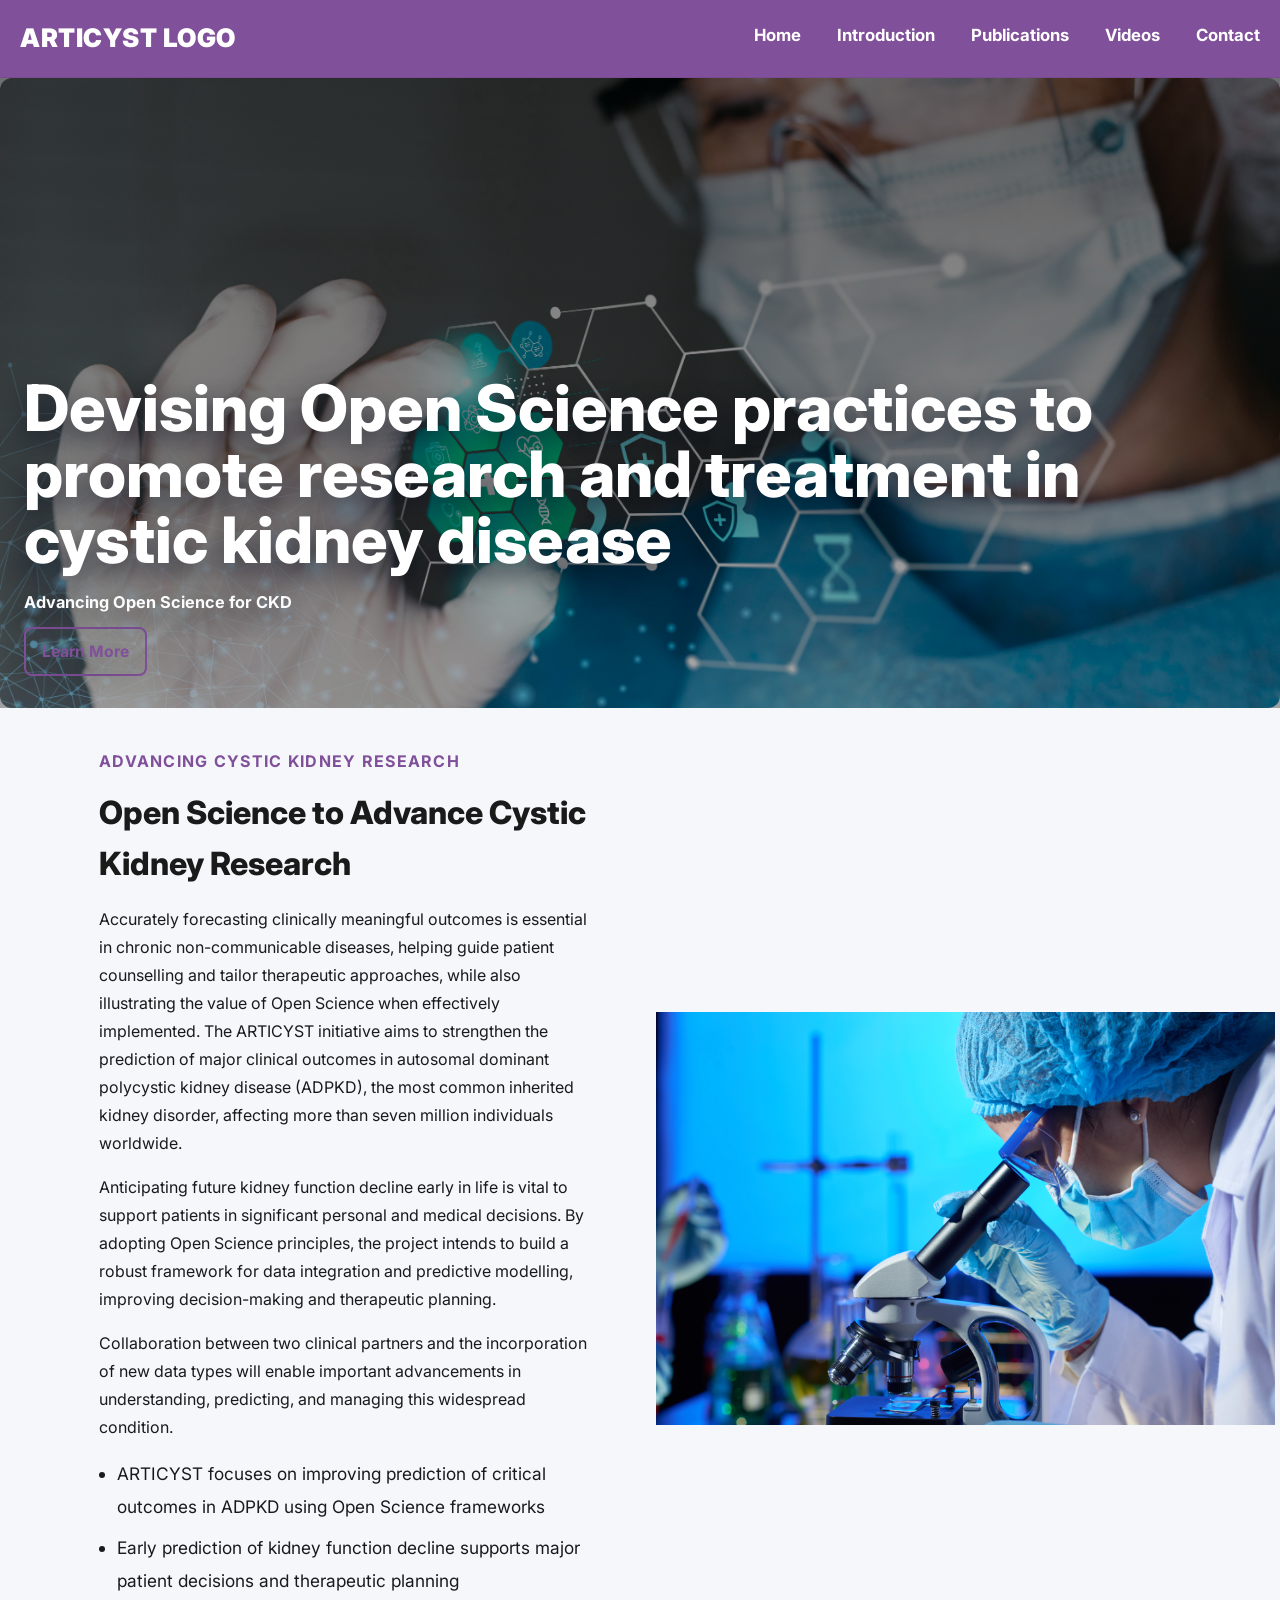
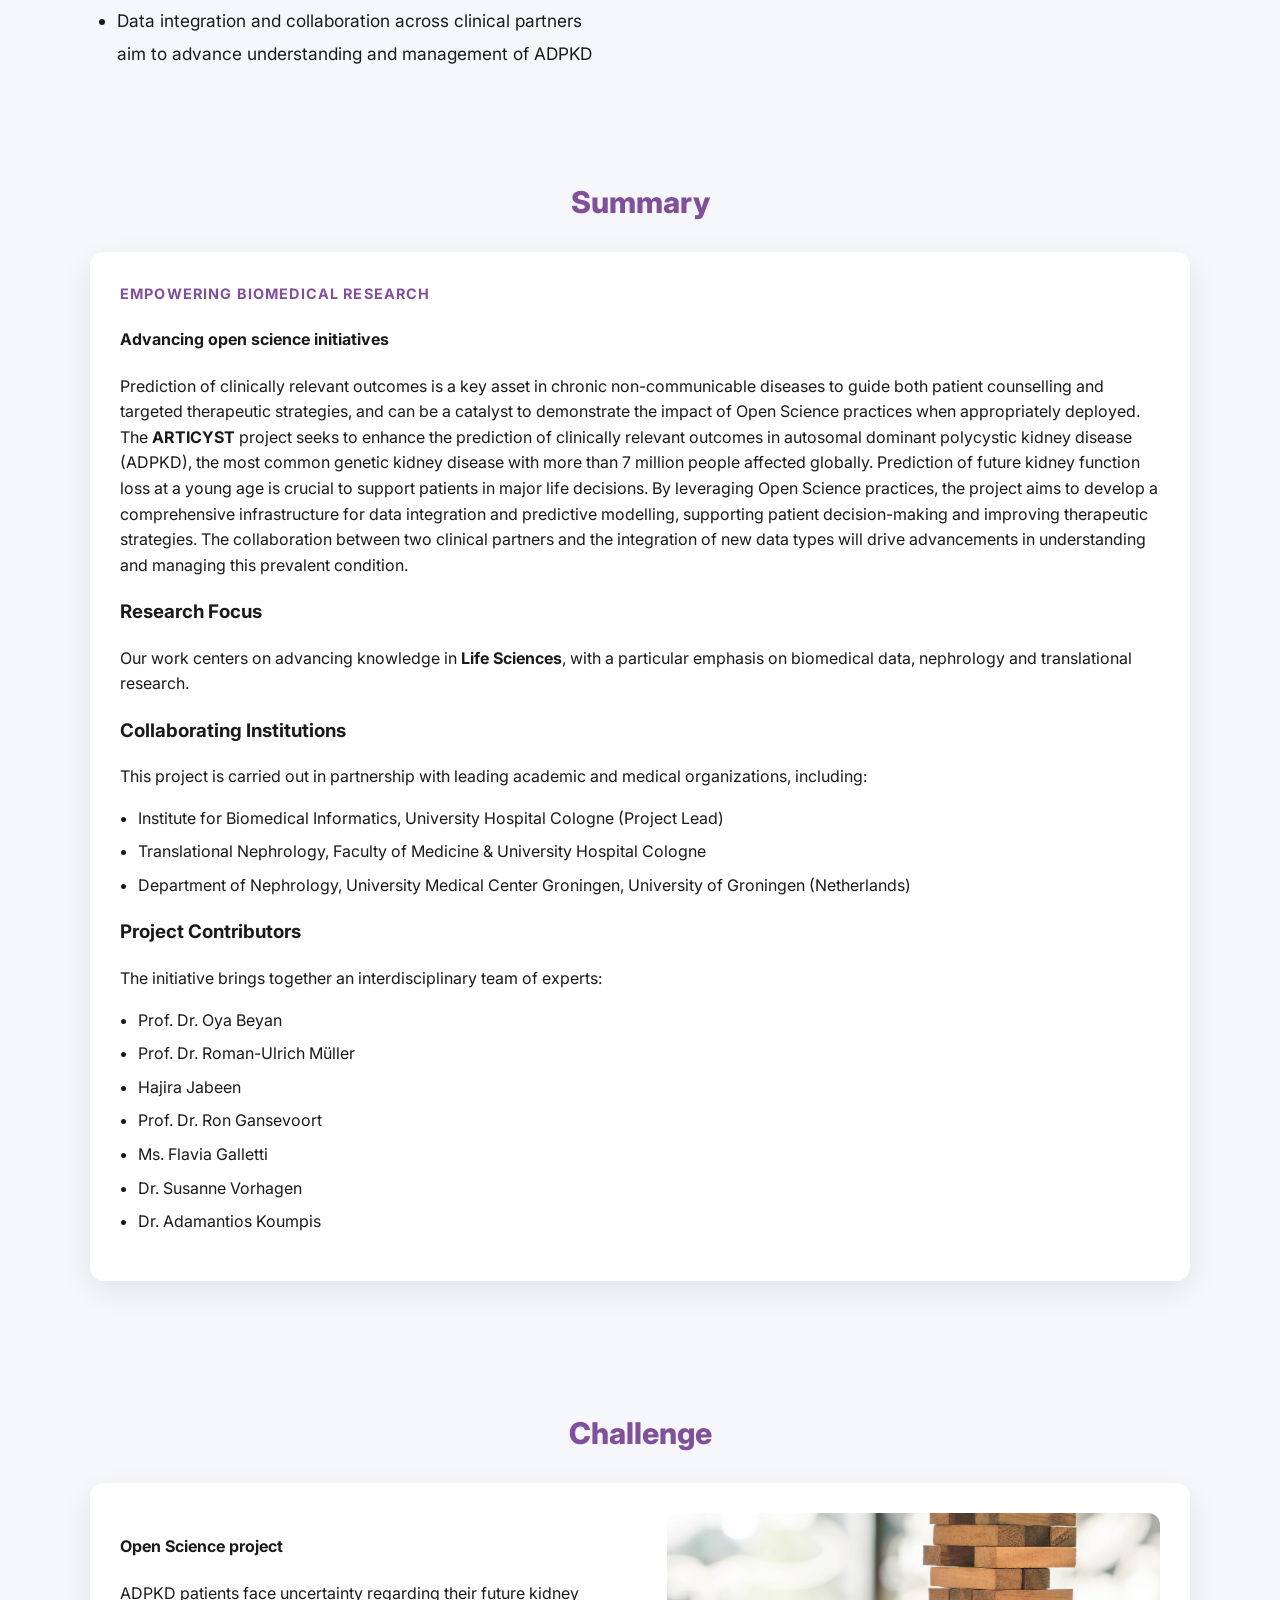
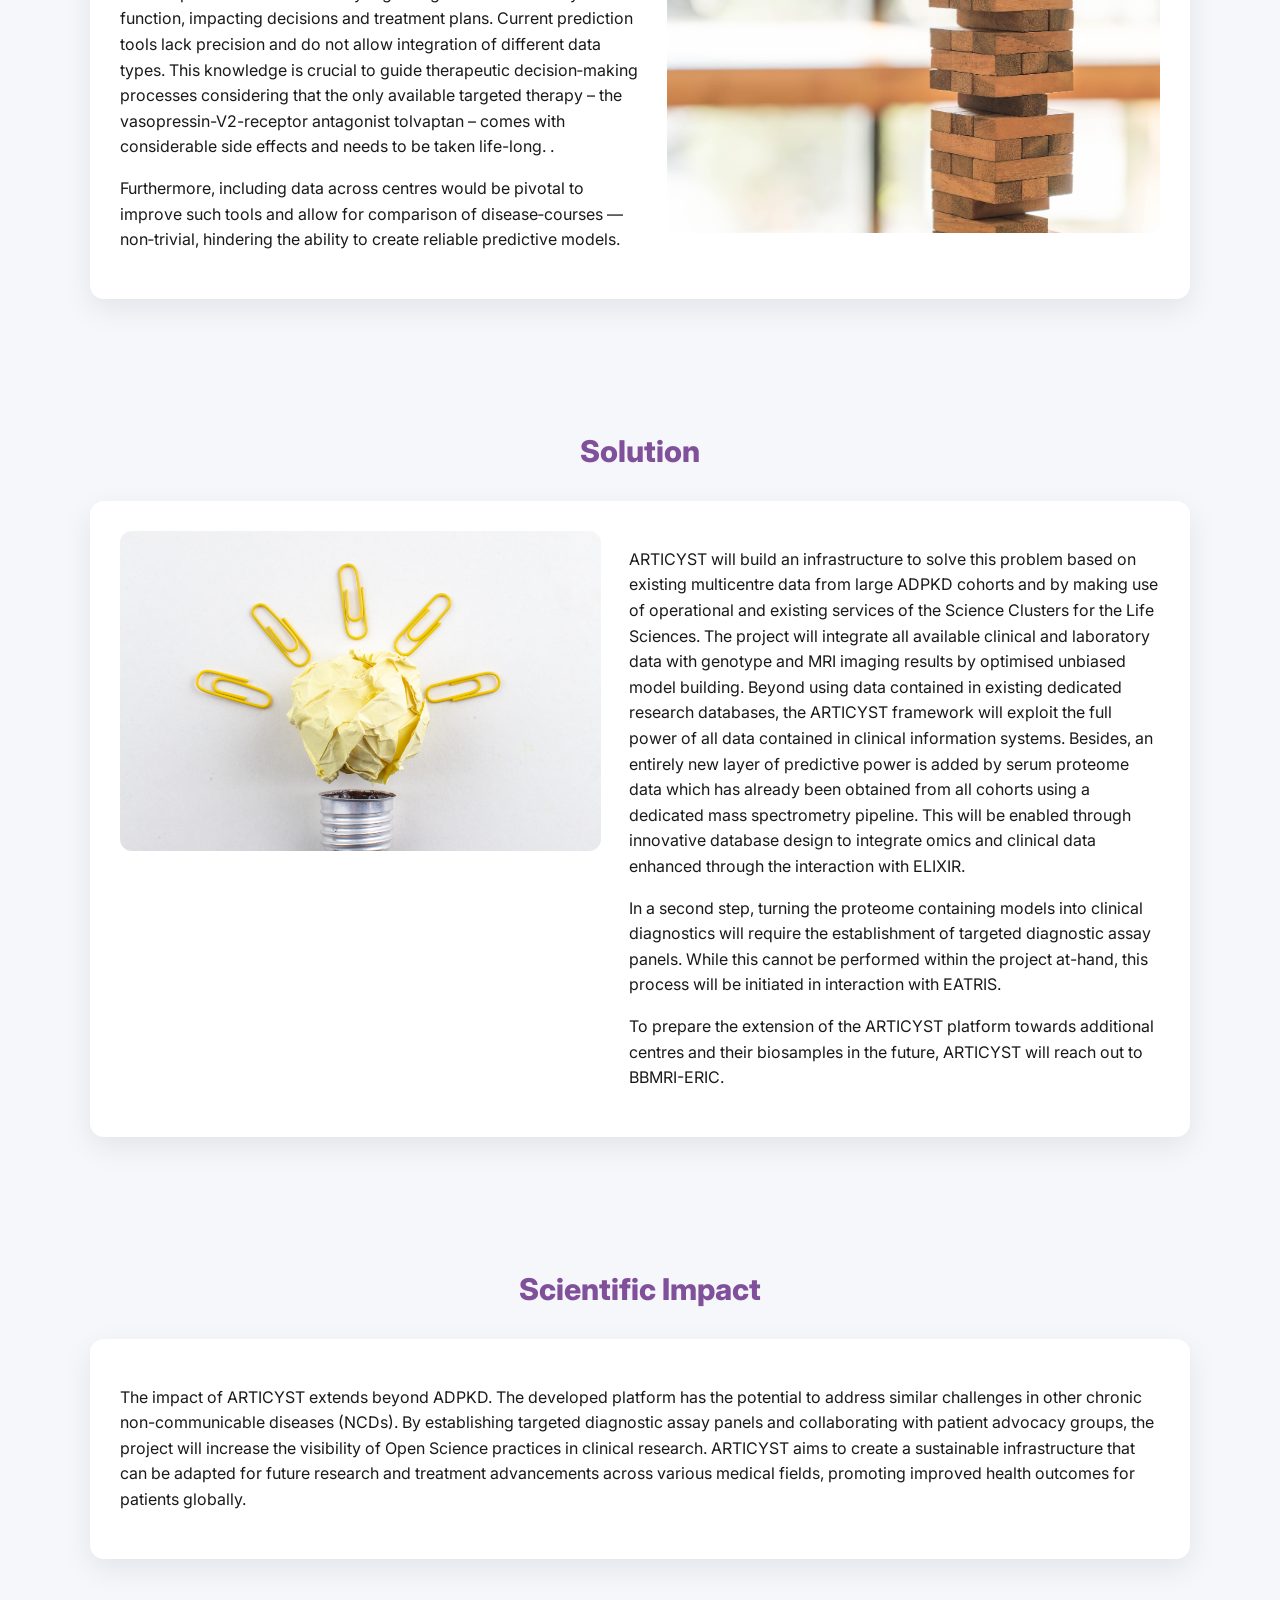
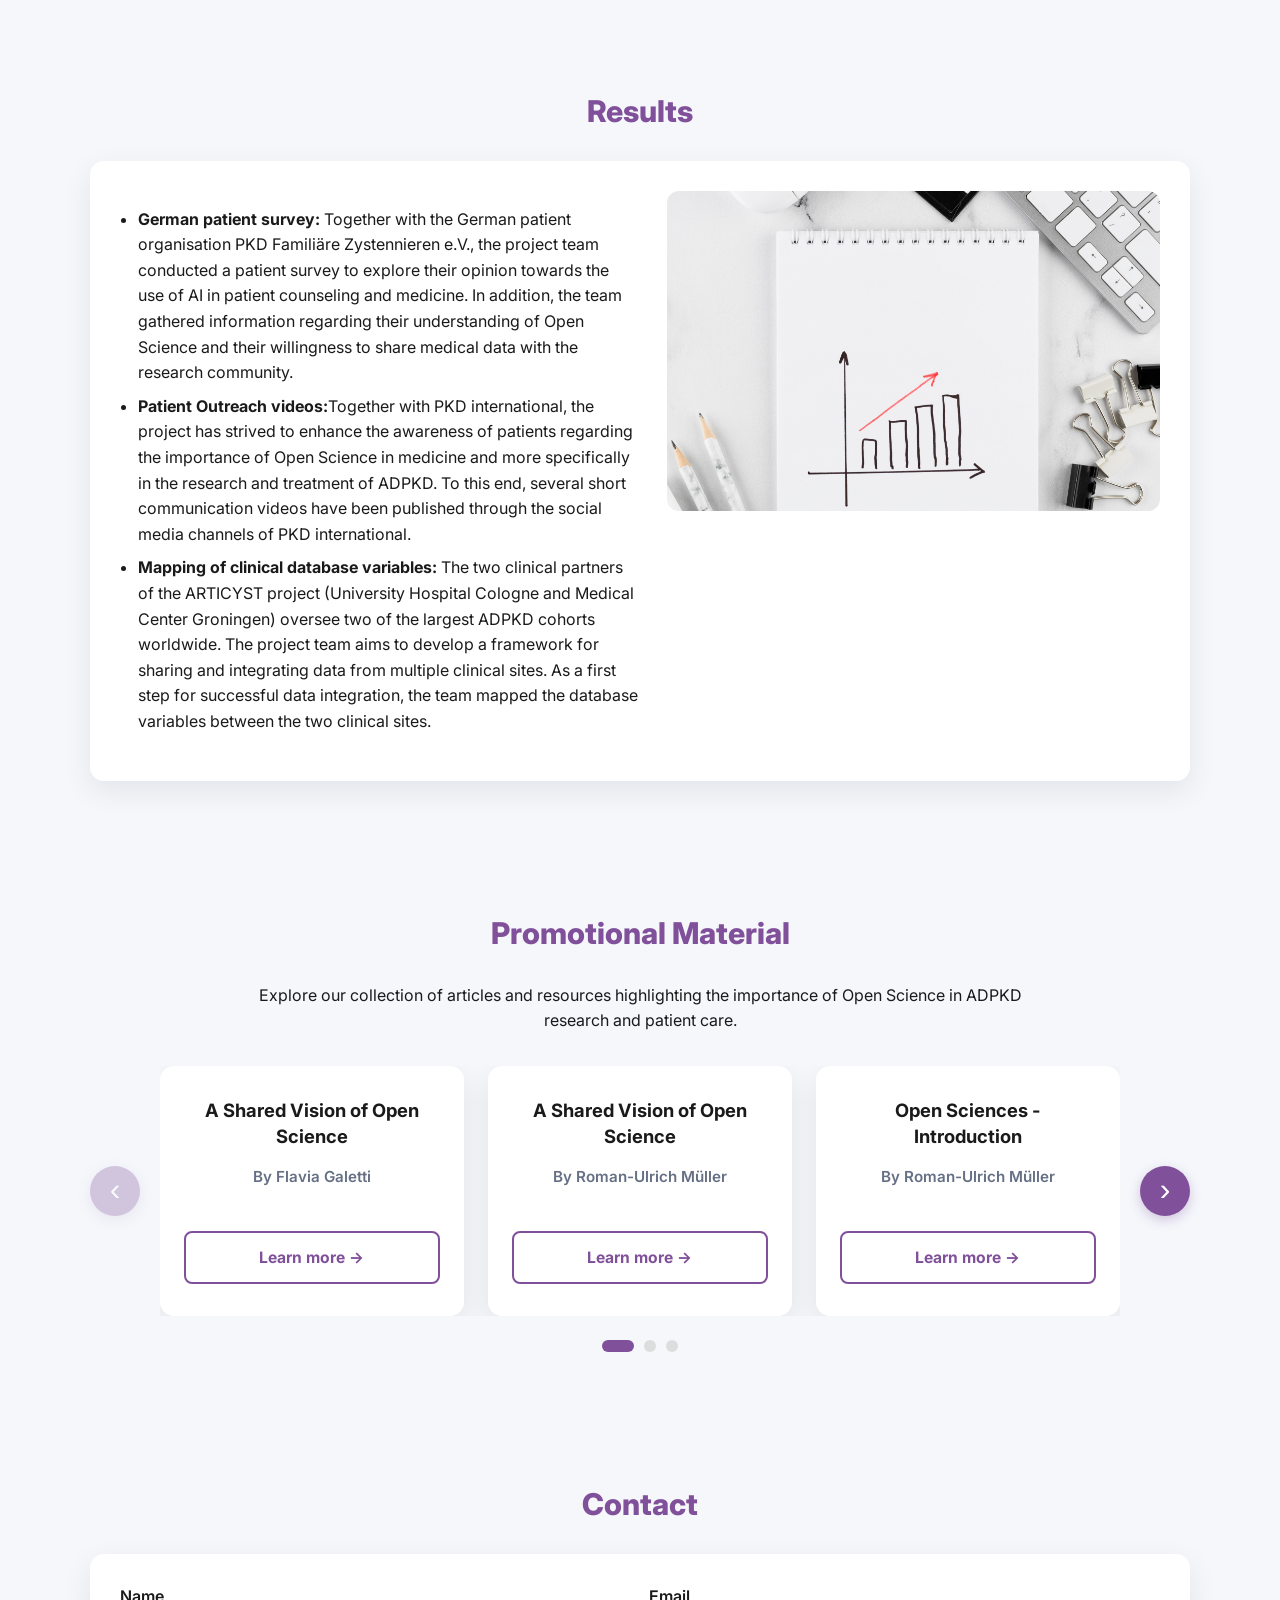
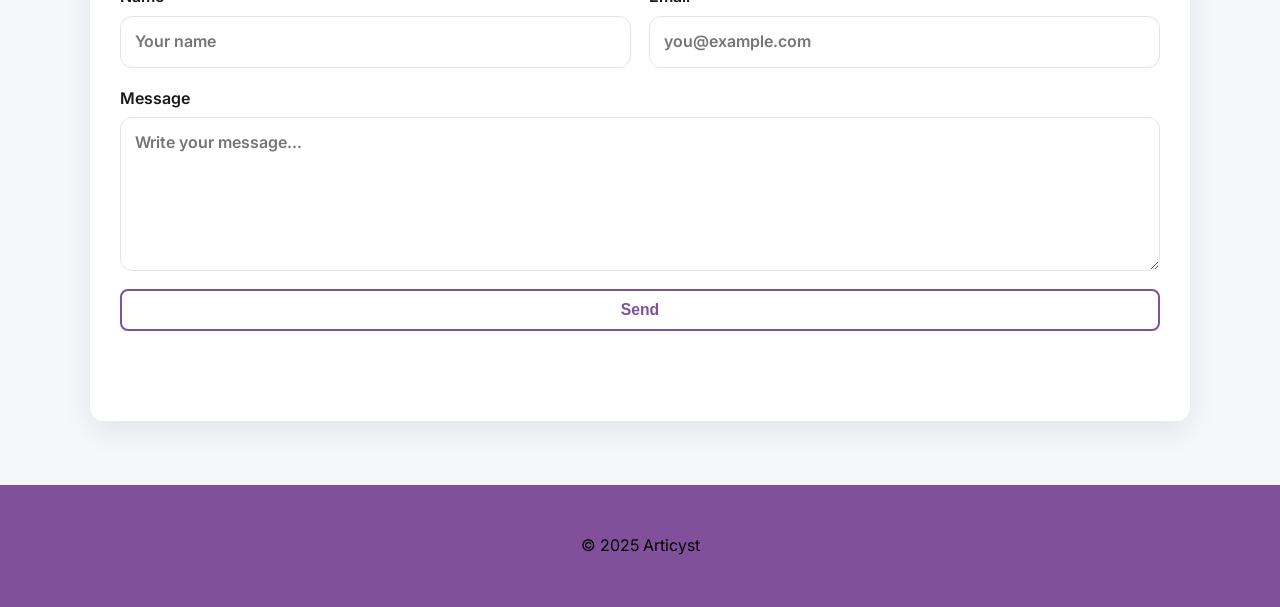
==== commit b8377823: "Adding Hajira's Name" ====
--- a/index.html
+++ b/index.html
@@ -111,9 +111,10 @@
               </p>
               <h3>Research Focus</h3>
               <p>
-                Our work centers on advancing knowledge in <b>Life Sciences</b>, with a particular emphasis on biomedical data, nephrology and translational research.
-              </p>
-              
+                Our work centers on advancing knowledge in <b>Life Sciences</b>, with a particular emphasis on
+                biomedical data, nephrology and translational research.
+              </p>
+
               <h3>Collaborating Institutions</h3>
               <p>
                 This project is carried out in partnership with leading academic and medical organizations, including:
@@ -121,9 +122,10 @@
               <ul class="bullets">
                 <li>Institute for Biomedical Informatics, University Hospital Cologne (Project Lead)</li>
                 <li>Translational Nephrology, Faculty of Medicine & University Hospital Cologne</li>
-                <li>Department of Nephrology, University Medical Center Groningen, University of Groningen (Netherlands)</li>
+                <li>Department of Nephrology, University Medical Center Groningen, University of Groningen (Netherlands)
+                </li>
               </ul>
-              
+
               <h3>Project Contributors</h3>
               <p>
                 The initiative brings together an interdisciplinary team of experts:
@@ -131,6 +133,7 @@
               <ul class="bullets">
                 <li>Prof. Dr. Oya Beyan</li>
                 <li>Prof. Dr. Roman-Ulrich Müller</li>
+                <li>Hajira Jabeen</li>
                 <li>Prof. Dr. Ron Gansevoort</li>
                 <li>Ms. Flavia Galletti</li>
                 <li>Dr. Susanne Vorhagen</li>
@@ -259,20 +262,21 @@
       </div>
     </section>
 
-                                <!-- Promotional Material -->
+    <!-- Promotional Material -->
     <section id="promotional" class="section promotional">
       <div class="container">
         <h2 class="section-title">Promotional Material</h2>
         <p style="text-align: center; margin-bottom: 2rem; max-width: 800px; margin-left: auto; margin-right: auto;">
-          Explore our collection of articles and resources highlighting the importance of Open Science in ADPKD research and patient care.
+          Explore our collection of articles and resources highlighting the importance of Open Science in ADPKD research
+          and patient care.
         </p>
-        
+
         <div class="promo-carousel-wrapper">
           <!-- Left Arrow -->
           <button class="promo-arrow promo-arrow-left" id="promoArrowLeft" aria-label="Previous">
             <span>‹</span>
           </button>
-          
+
           <!-- Carousel Container -->
           <div class="promo-carousel">
             <div class="promo-carousel-track" id="promoTrack">
@@ -281,7 +285,7 @@
                 <h4>A Shared Vision of Open Science</h4>
                 <p class="promo-author">By Flavia Galetti</p>
                 <a href="https://www.linkedin.com/posts/pkdinternationalorg_pkdknowledge-openscience-adpkdd-activity-7329886473715904512-qJ6c/?utm_source=social_share_send&utm_medium=member_desktop_web&rcm=ACoAABW-oZEBWO41ciZ_gtWUG75hybvS5RGp6qA"
-                   target="_blank" rel="noopener noreferrer" class="btn promo-btn">Learn more →</a>
+                  target="_blank" rel="noopener noreferrer" class="btn promo-btn">Learn more →</a>
               </div>
 
               <!-- Item 2 -->
@@ -289,7 +293,7 @@
                 <h4>A Shared Vision of Open Science</h4>
                 <p class="promo-author">By Roman-Ulrich Müller</p>
                 <a href="https://www.linkedin.com/posts/pkdinternationalorg_pkdknowledge-openscience-adpkdd-activity-7329885721123622912-68pj/?utm_source=social_share_send&utm_medium=member_desktop_web&rcm=ACoAABW-oZEBWO41ciZ_gtWUG75hybvS5RGp6qA"
-                   target="_blank" rel="noopener noreferrer" class="btn promo-btn">Learn more →</a>
+                  target="_blank" rel="noopener noreferrer" class="btn promo-btn">Learn more →</a>
               </div>
 
               <!-- Item 3 -->
@@ -297,15 +301,15 @@
                 <h4>Open Sciences - Introduction</h4>
                 <p class="promo-author">By Roman-Ulrich Müller</p>
                 <a href="https://www.linkedin.com/posts/roman-ulrich-m%C3%BCller-279248203_pkdknowledge-pkdinternational-romanmaesller-activity-7329229881496473600-1iIS/?utm_source=social_share_send&utm_medium=member_desktop_web&rcm=ACoAADPTw30ByYf8n4sGN1tgPK2th8IlEJzMyRs"
-                   target="_blank" rel="noopener noreferrer" class="btn promo-btn">Learn more →</a>
+                  target="_blank" rel="noopener noreferrer" class="btn promo-btn">Learn more →</a>
               </div>
 
               <!-- Item 4 -->
               <div class="promo-card">
                 <h4>Why is Open Science Important for Polycystic Kidney Disease?</h4>
                 <p class="promo-author">By Roman-Ulrich Müller</p>
-                <a href="https://twitter.com/PKD_Int/status/1934882557910237206"
-                   target="_blank" rel="noopener noreferrer" class="btn promo-btn">Learn more →</a>
+                <a href="https://twitter.com/PKD_Int/status/1934882557910237206" target="_blank"
+                  rel="noopener noreferrer" class="btn promo-btn">Learn more →</a>
               </div>
 
               <!-- Item 5 -->
@@ -313,7 +317,7 @@
                 <h4>Why is Open Science Important to Patients? Because Time Matters</h4>
                 <p class="promo-author">By Flavia Galetti</p>
                 <a href="https://www.linkedin.com/posts/pkdinternationalorg_pkdknowledge-openscience-adpkd-activity-7341375216637374466-jCeC?utm_source=share&utm_medium=member_desktop&rcm=ACoAABW-oZEBWO41ciZ_gtWUG75hybvS5RGp6qA"
-                   target="_blank" rel="noopener noreferrer" class="btn promo-btn">Learn more →</a>
+                  target="_blank" rel="noopener noreferrer" class="btn promo-btn">Learn more →</a>
               </div>
 
               <!-- Item 6 -->
@@ -321,7 +325,7 @@
                 <h4>SGLT2 Inhibitors: Should They Be Used in ADPKD?</h4>
                 <p class="promo-author">By Roman-Ulrich Müller</p>
                 <a href="https://www.linkedin.com/posts/pkdinternationalorg_pkdinternational-adpkd-sglt2-activity-7345737938095222806-GOkT?utm_source=share&utm_medium=member_desktop&rcm=ACoAABW-oZEBWO41ciZ_gtWUG75hybvS5RGp6qA"
-                   target="_blank" rel="noopener noreferrer" class="btn promo-btn">Learn more →</a>
+                  target="_blank" rel="noopener noreferrer" class="btn promo-btn">Learn more →</a>
               </div>
 
               <!-- Item 7 -->
@@ -329,17 +333,17 @@
                 <h4>Research and Collaboration: The Key to PKD's Future</h4>
                 <p class="promo-author">By Roman-Ulrich Müller</p>
                 <a href="https://www.linkedin.com/posts/pkdinternationalorg_pkdinternational-adpkd-clinicalresearch-activity-7350792395246002177-Qckz?utm_source=share&utm_medium=member_desktop&rcm=ACoAABW-oZEBWO41ciZ_gtWUG75hybvS5RGp6qA"
-                   target="_blank" rel="noopener noreferrer" class="btn promo-btn">Learn more →</a>
-              </div>
-            </div>
-          </div>
-          
+                  target="_blank" rel="noopener noreferrer" class="btn promo-btn">Learn more →</a>
+              </div>
+            </div>
+          </div>
+
           <!-- Right Arrow -->
           <button class="promo-arrow promo-arrow-right" id="promoArrowRight" aria-label="Next">
             <span>›</span>
           </button>
         </div>
-        
+
         <!-- Pagination Dots (optional) -->
         <div class="promo-dots" id="promoDots"></div>
       </div>
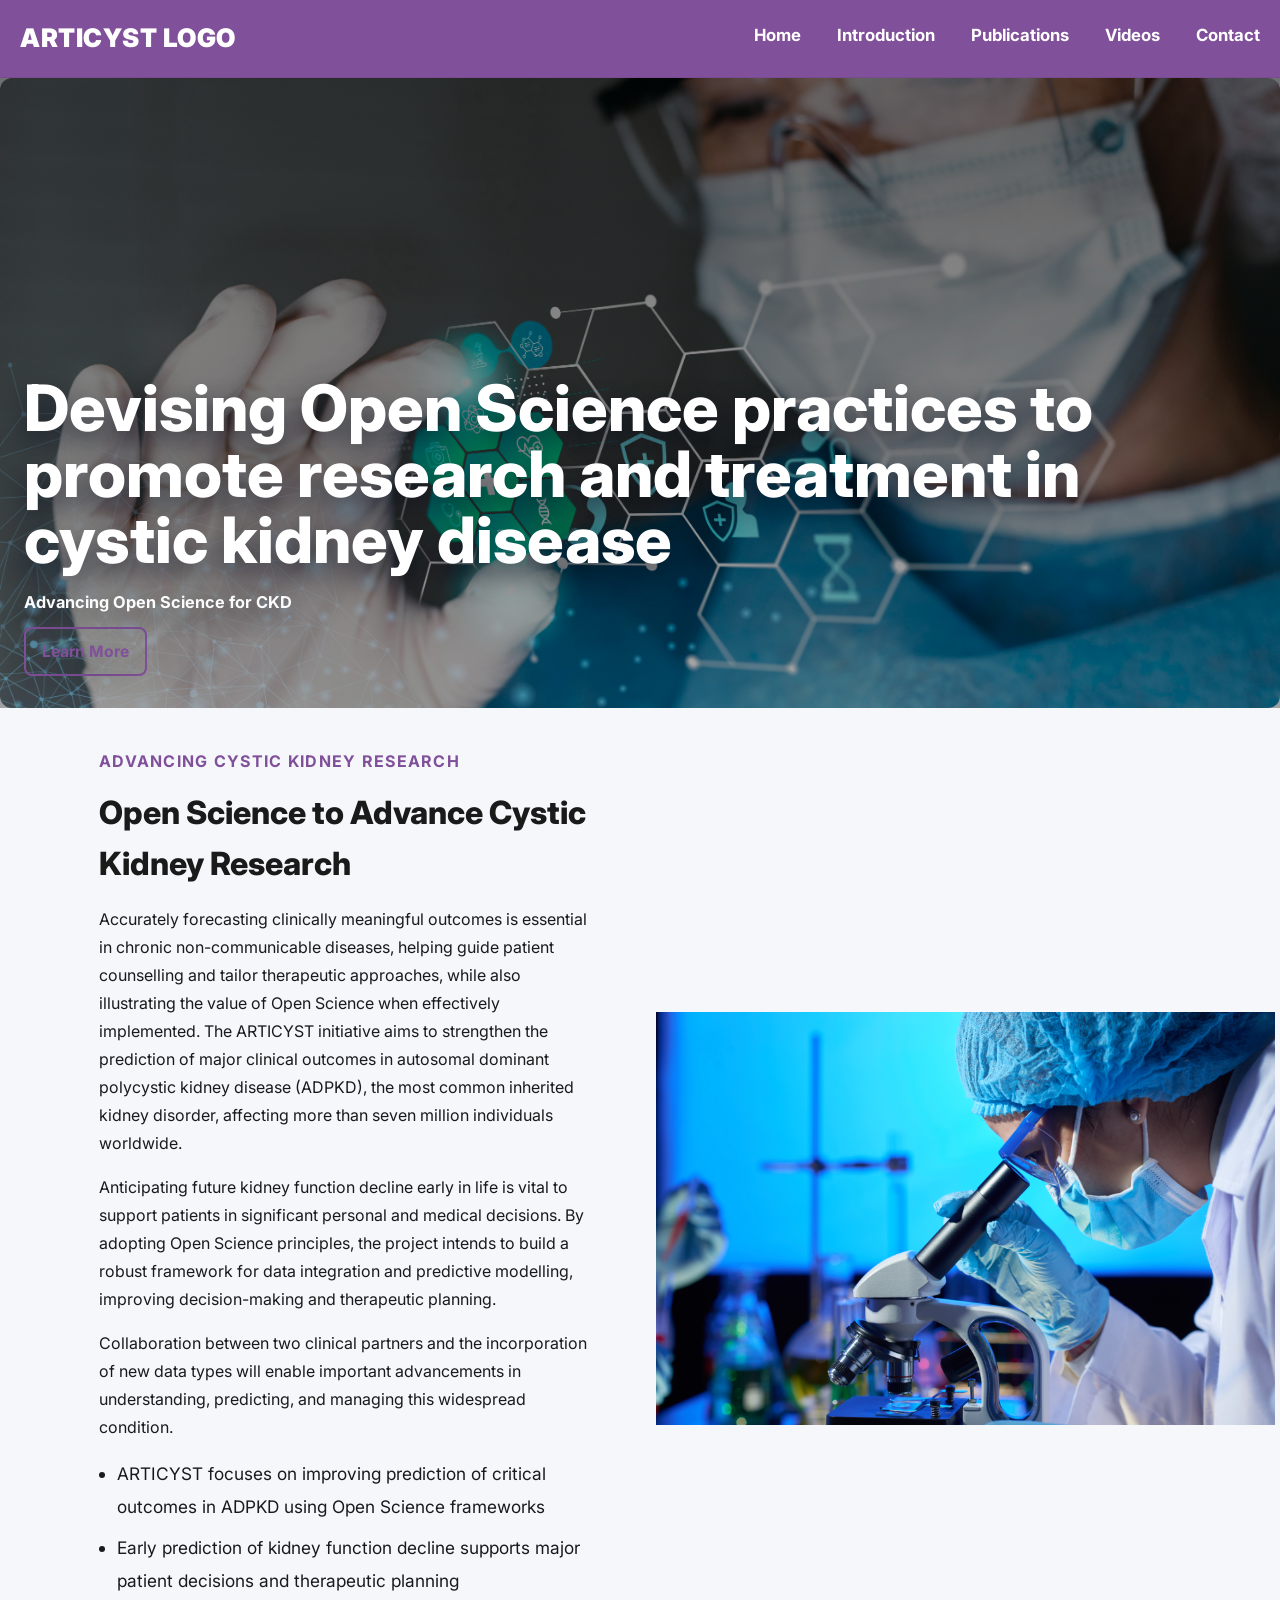
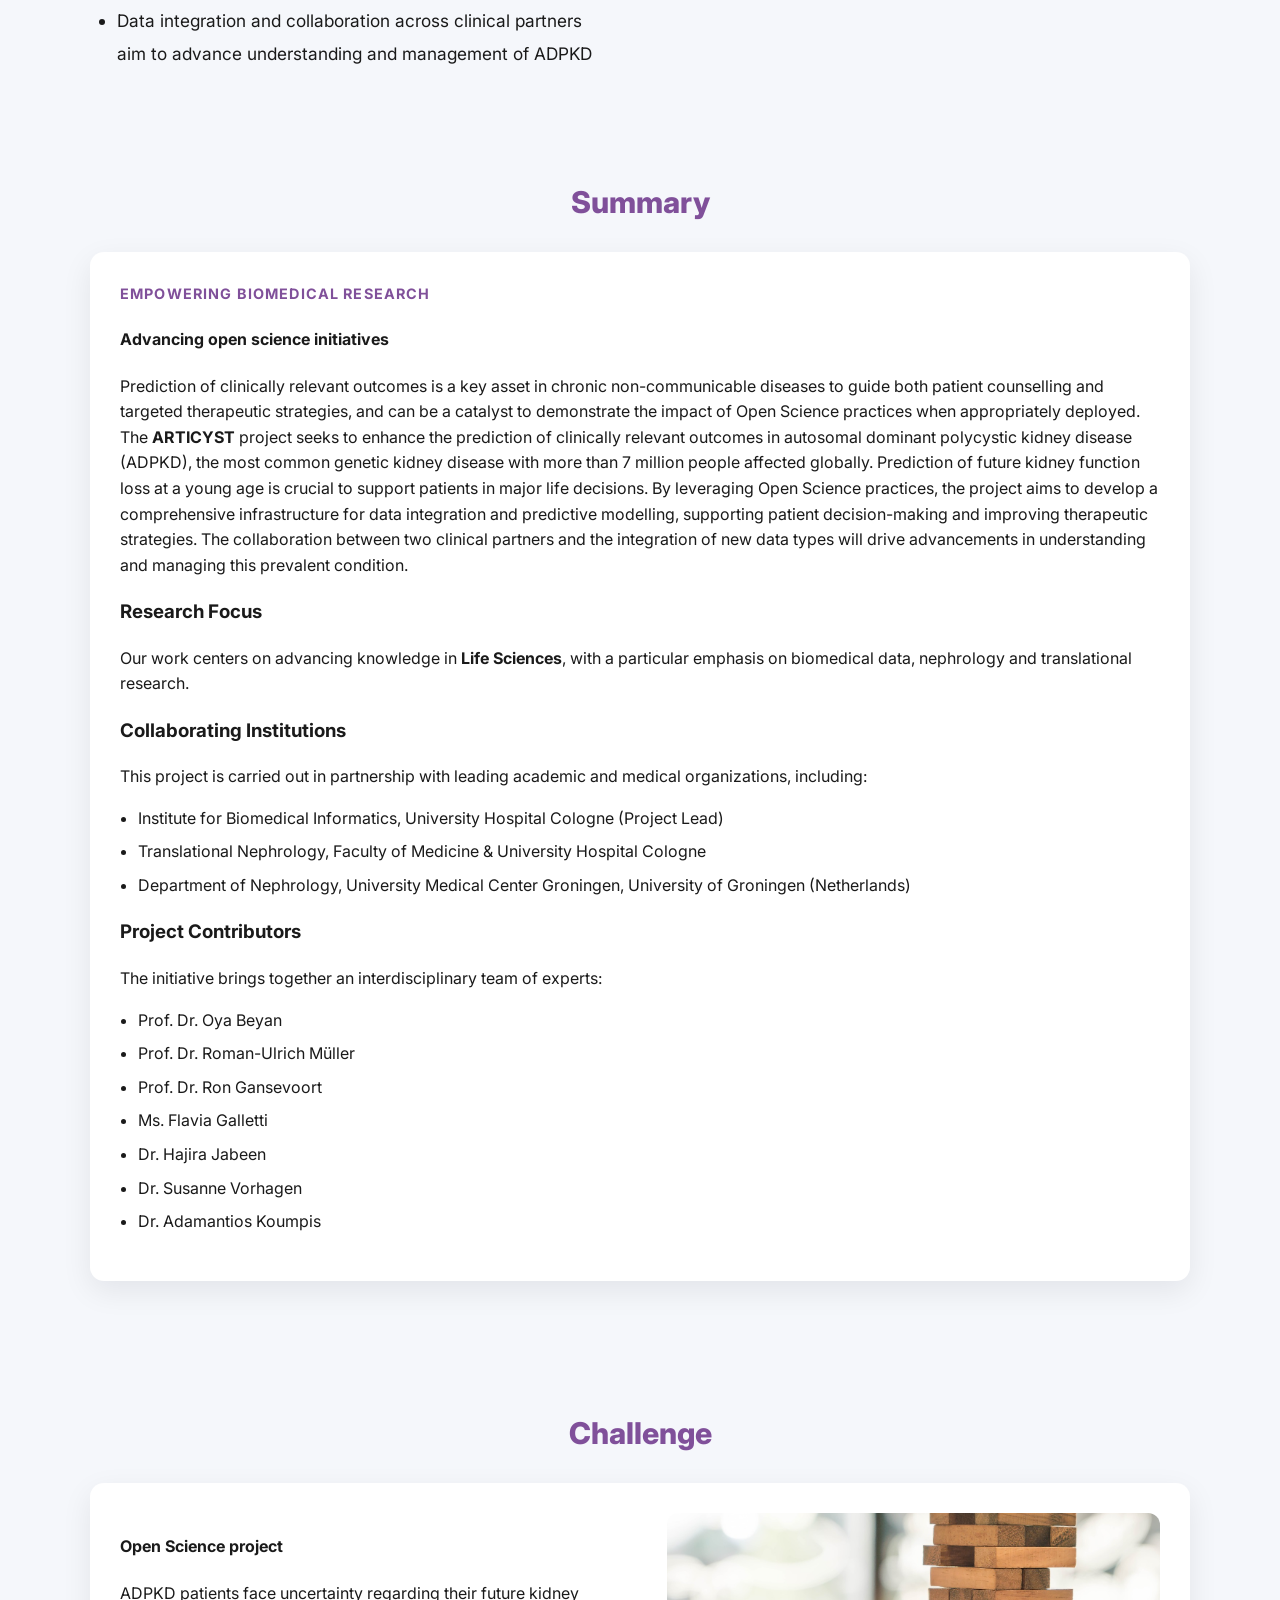
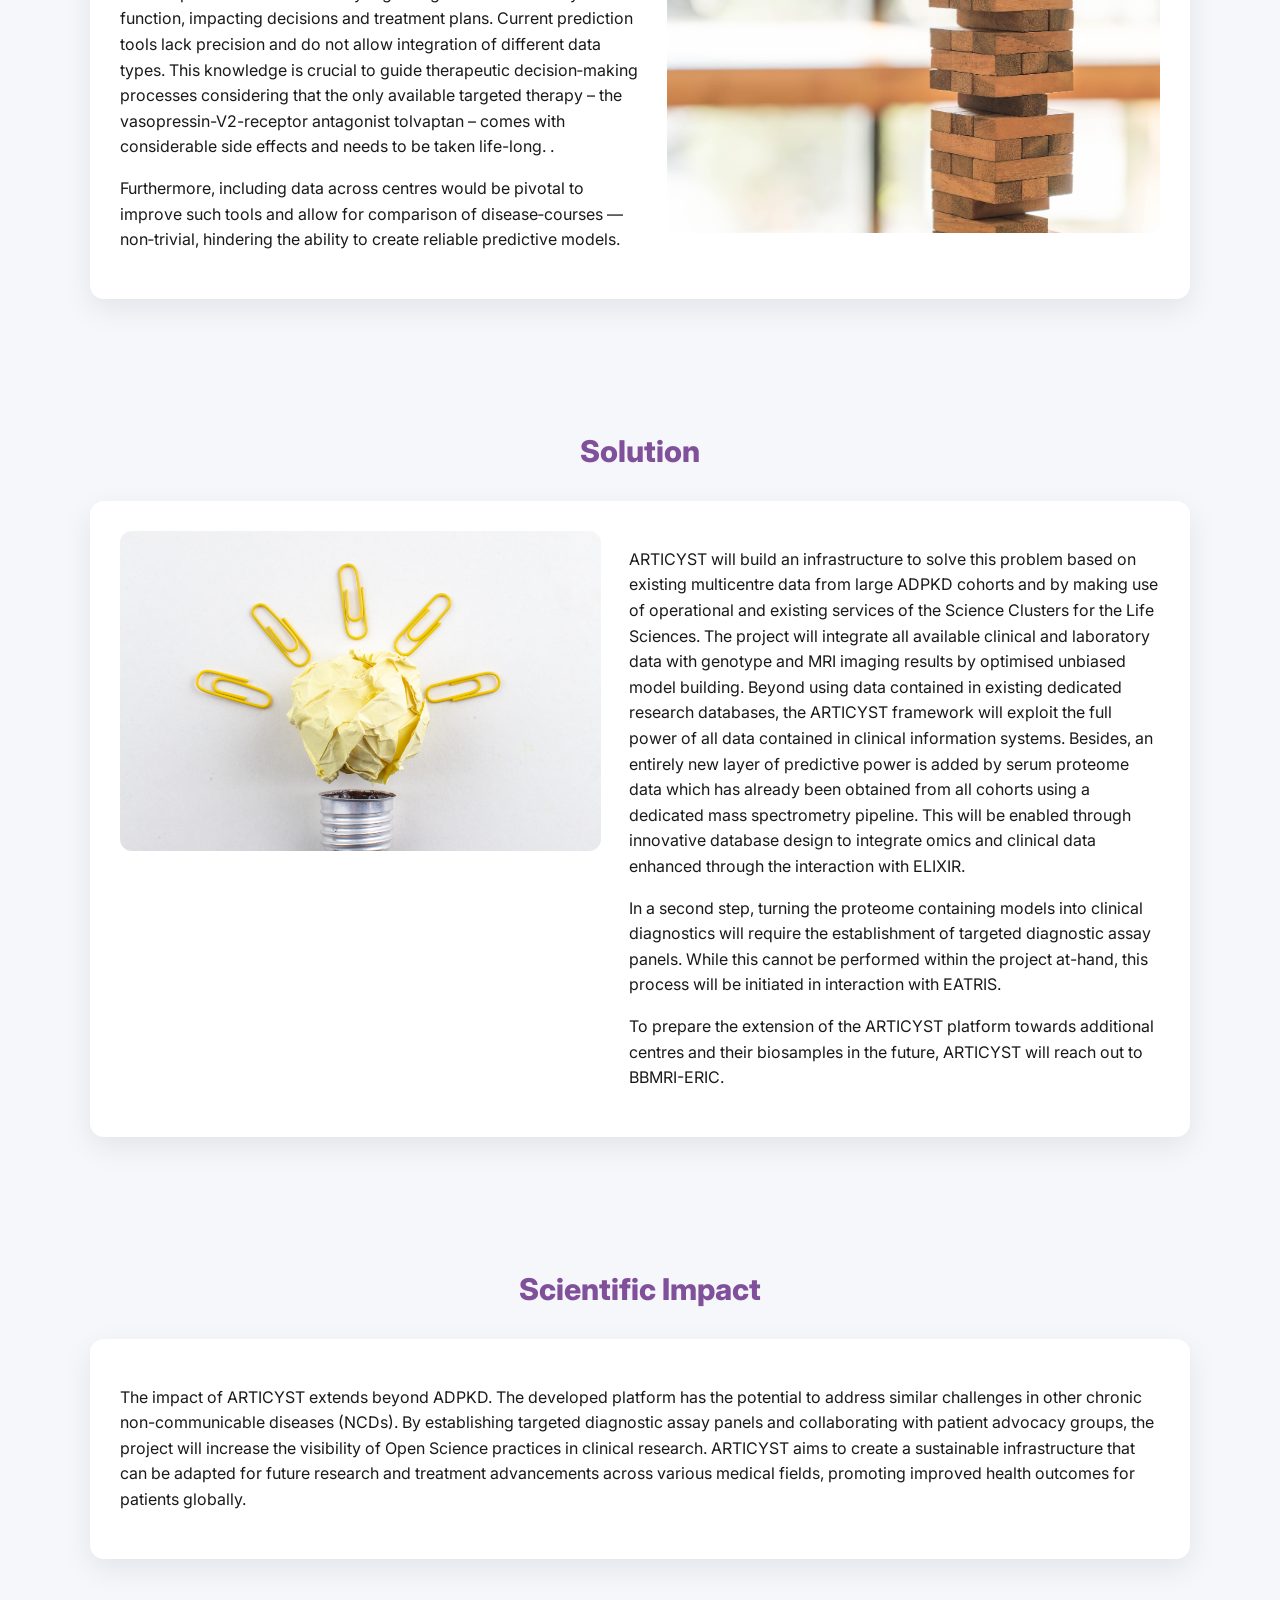
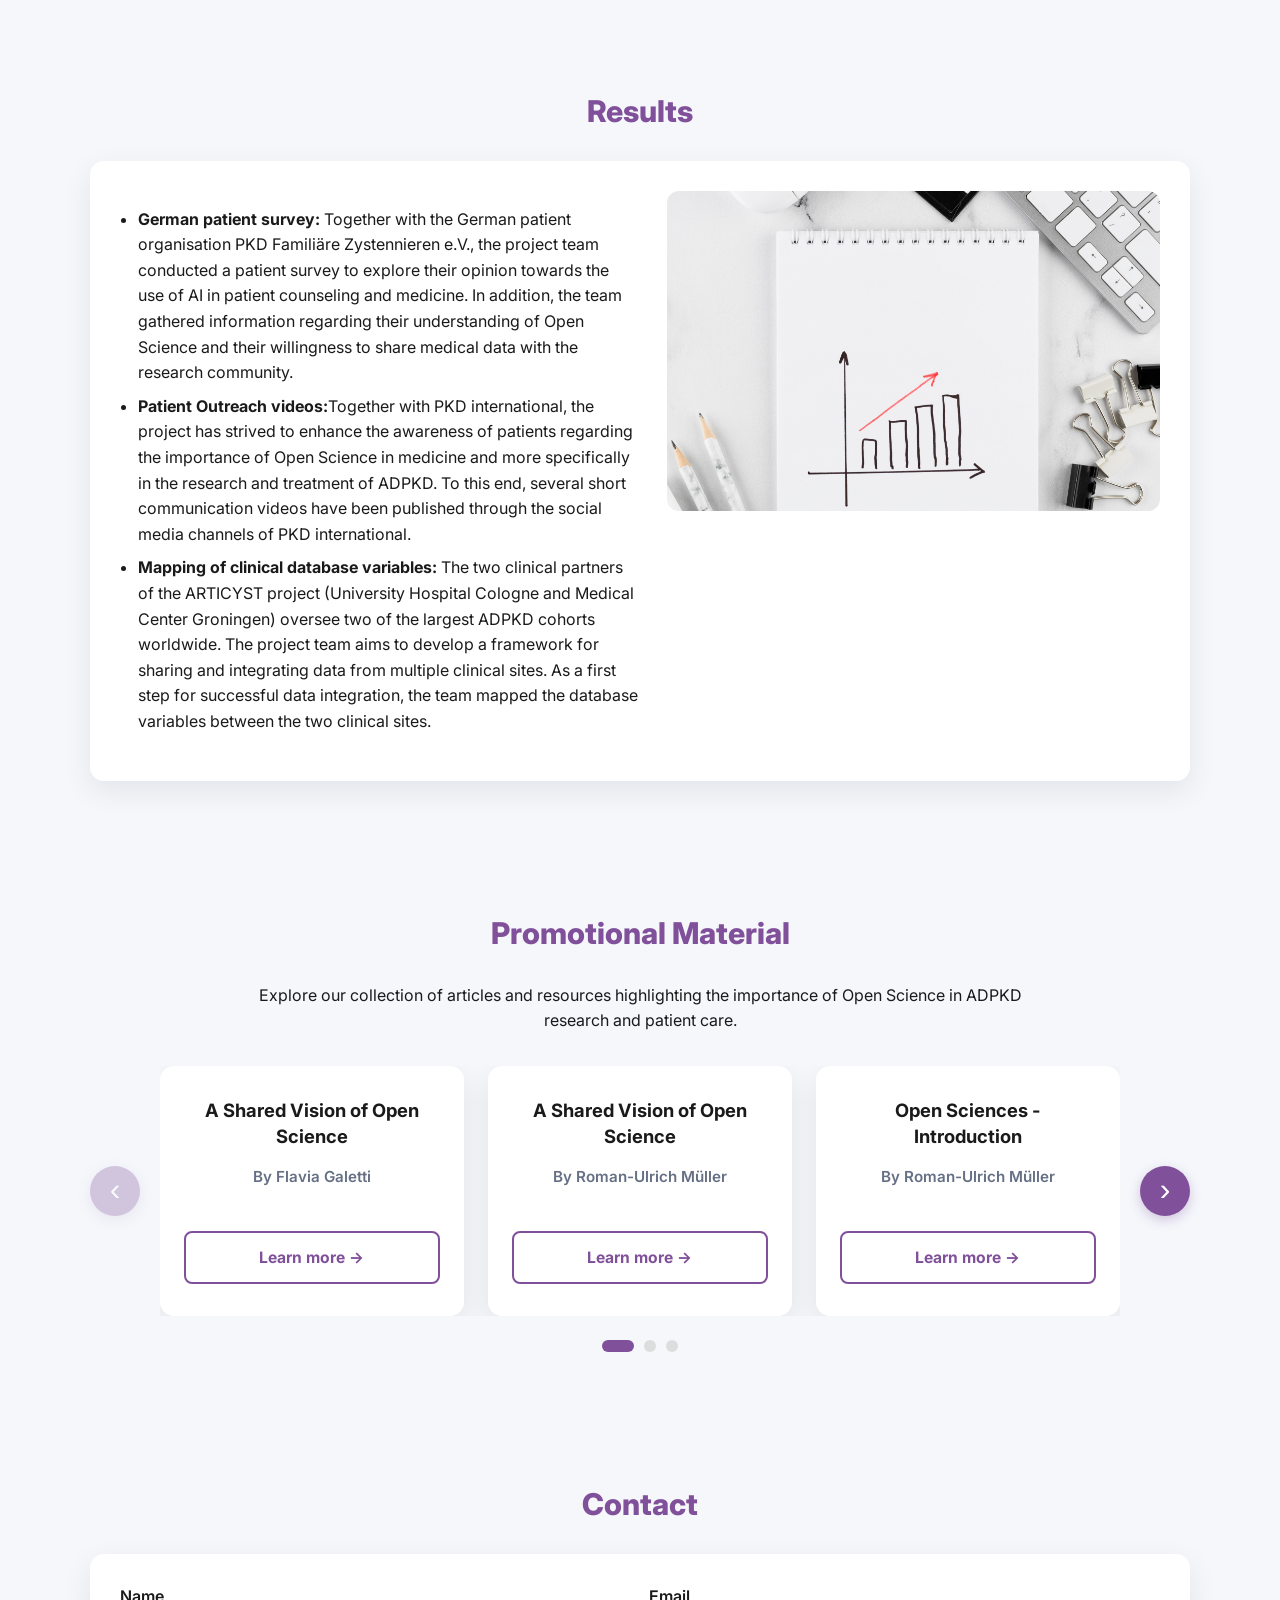
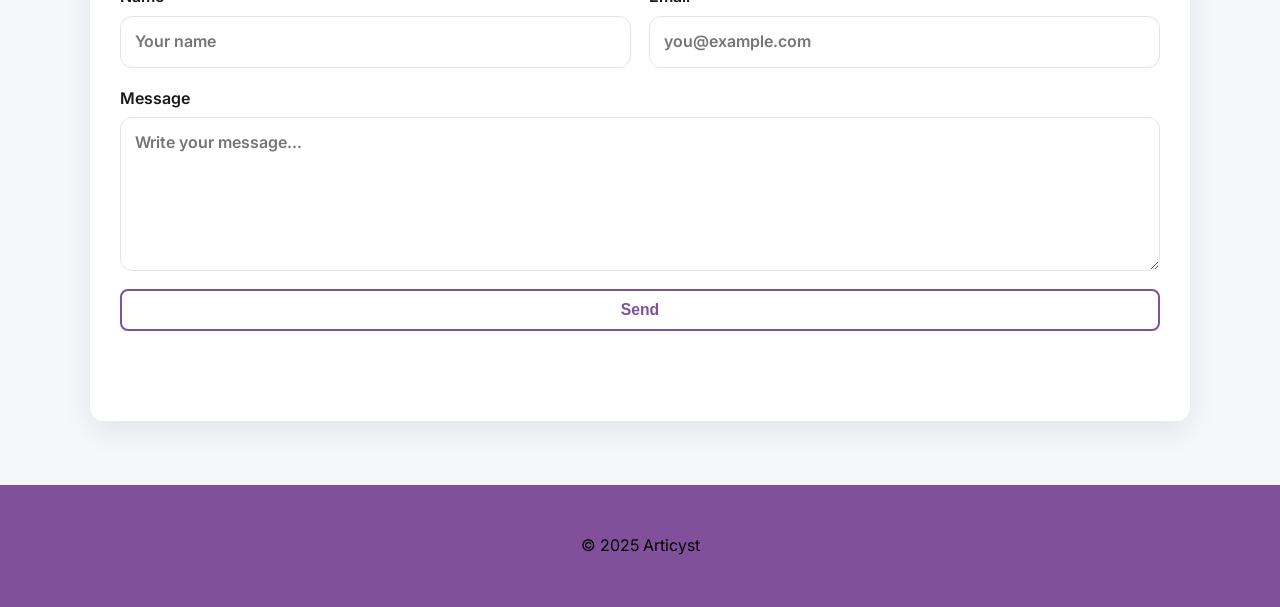
==== commit 142395ee: "updated name" ====
--- a/index.html
+++ b/index.html
@@ -133,9 +133,9 @@
               <ul class="bullets">
                 <li>Prof. Dr. Oya Beyan</li>
                 <li>Prof. Dr. Roman-Ulrich Müller</li>
-                <li>Hajira Jabeen</li>
                 <li>Prof. Dr. Ron Gansevoort</li>
                 <li>Ms. Flavia Galletti</li>
+                <li>Dr. Hajira Jabeen</li>
                 <li>Dr. Susanne Vorhagen</li>
                 <li>Dr. Adamantios Koumpis</li>
               </ul>
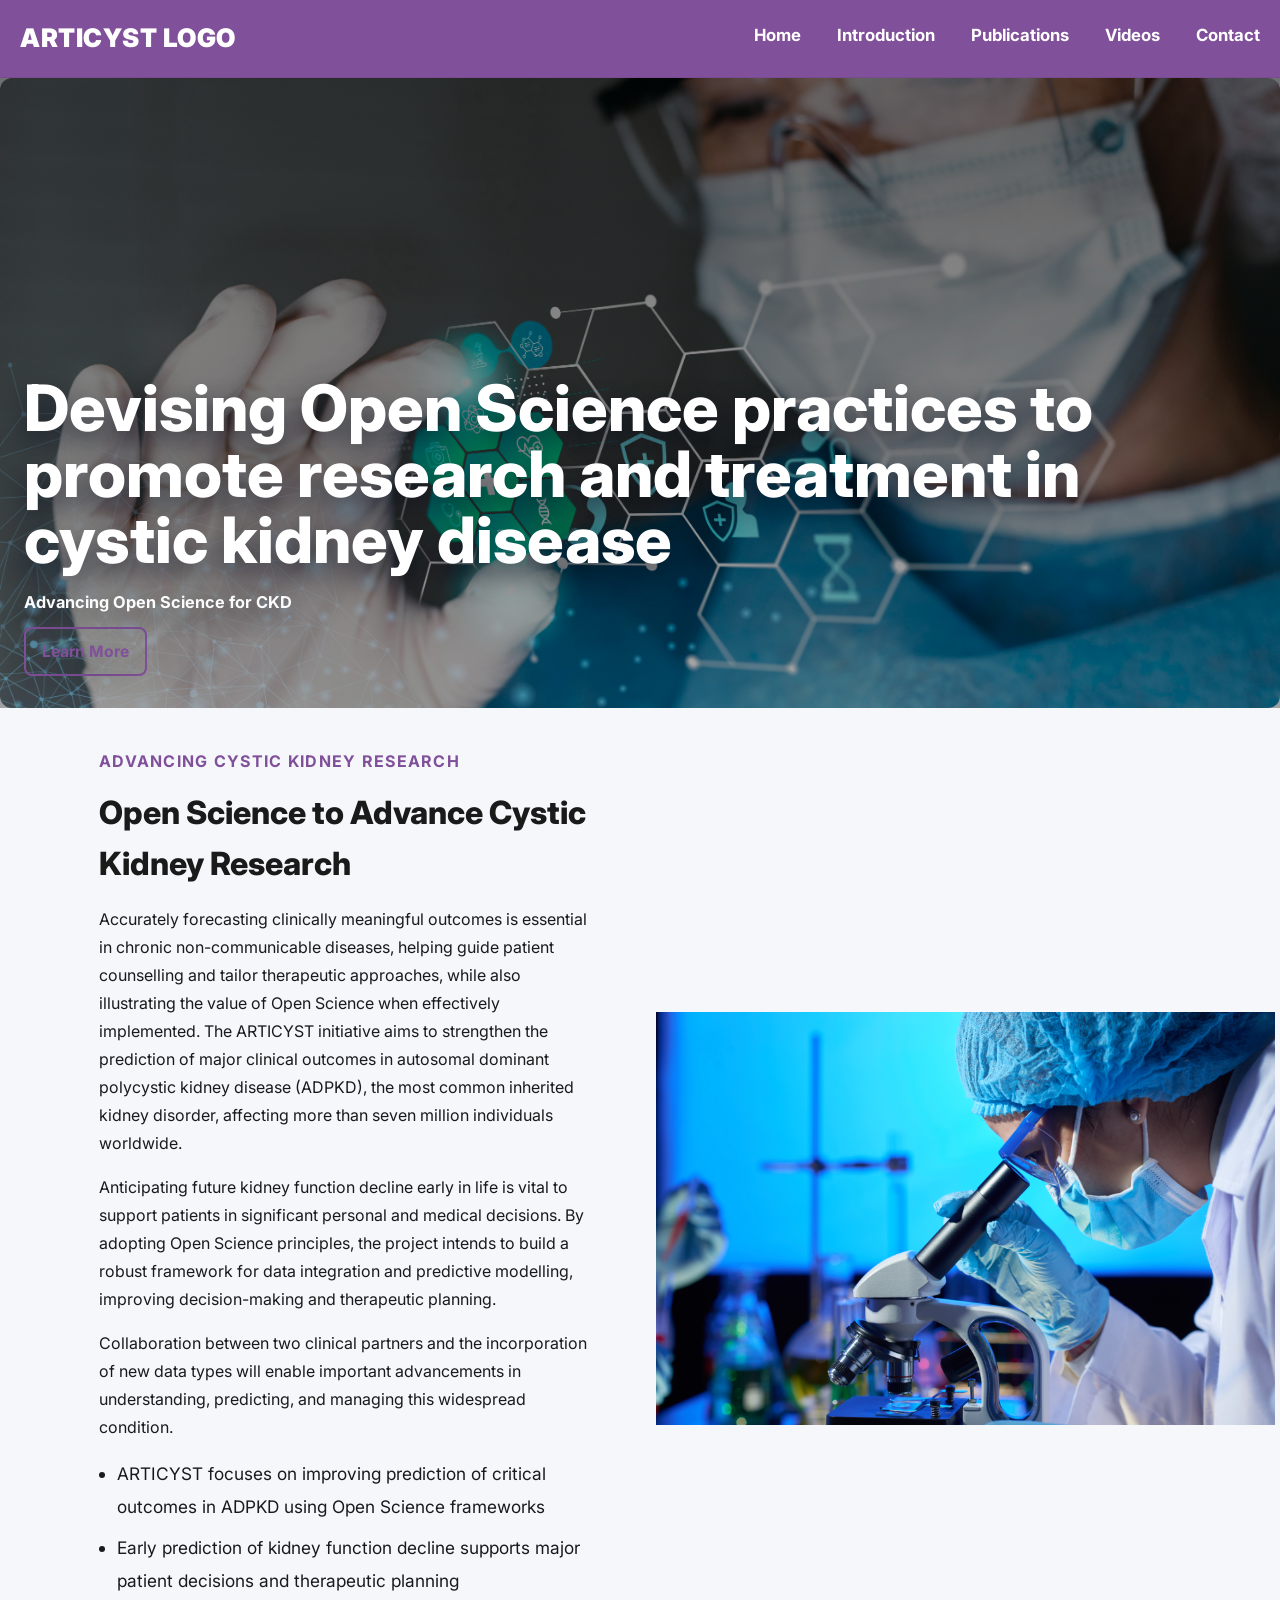
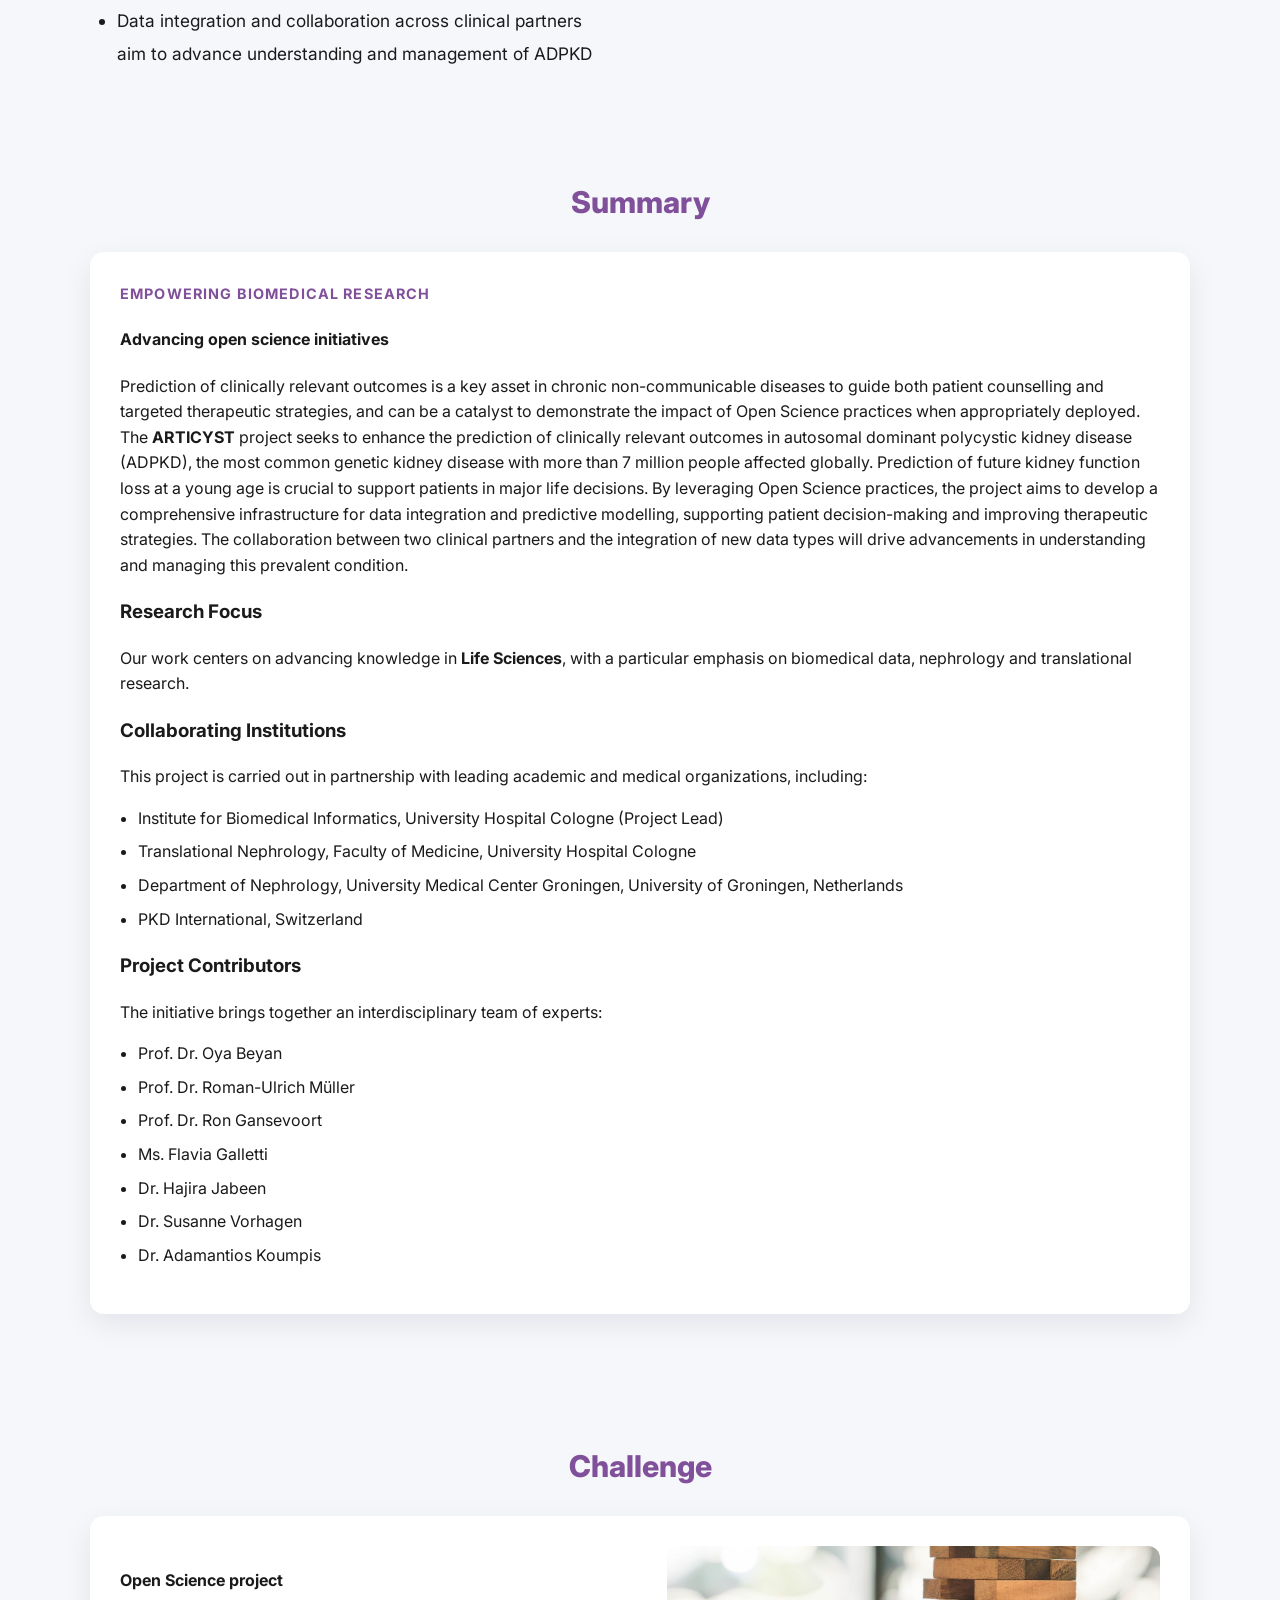
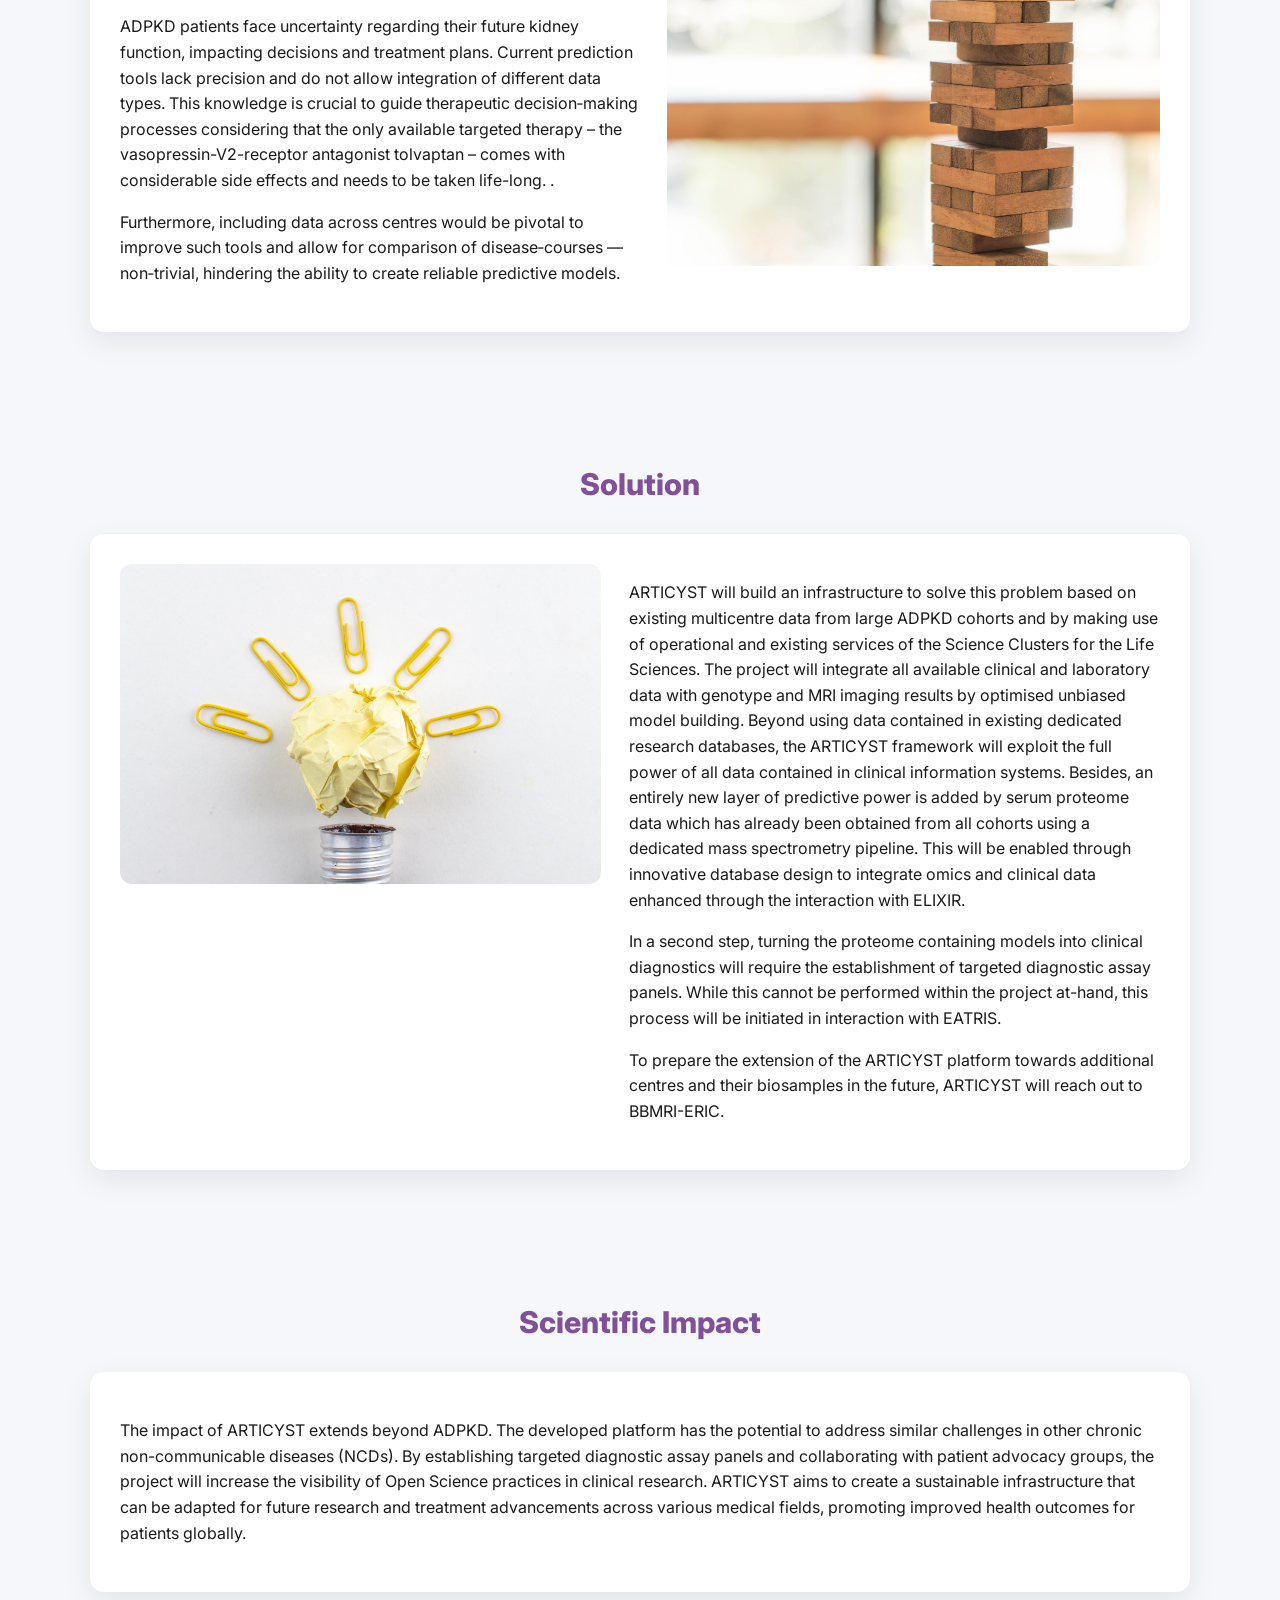
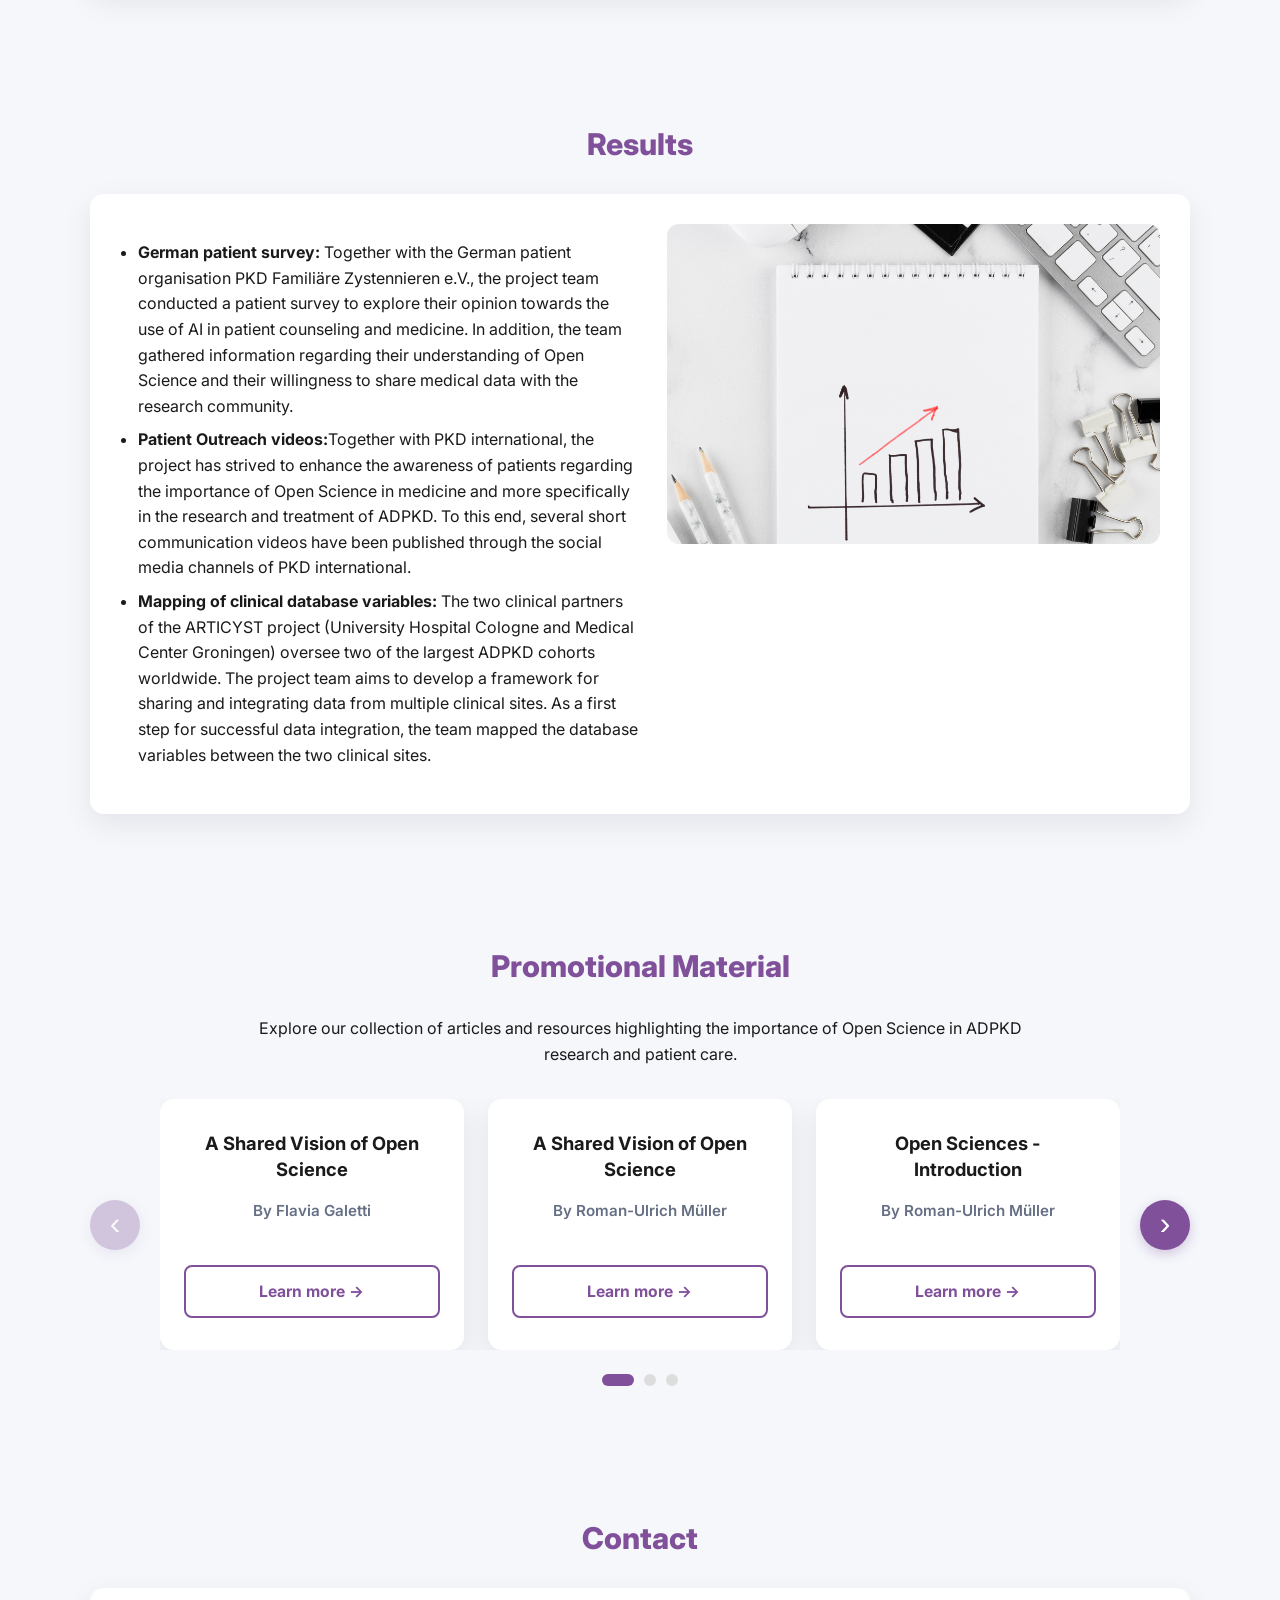
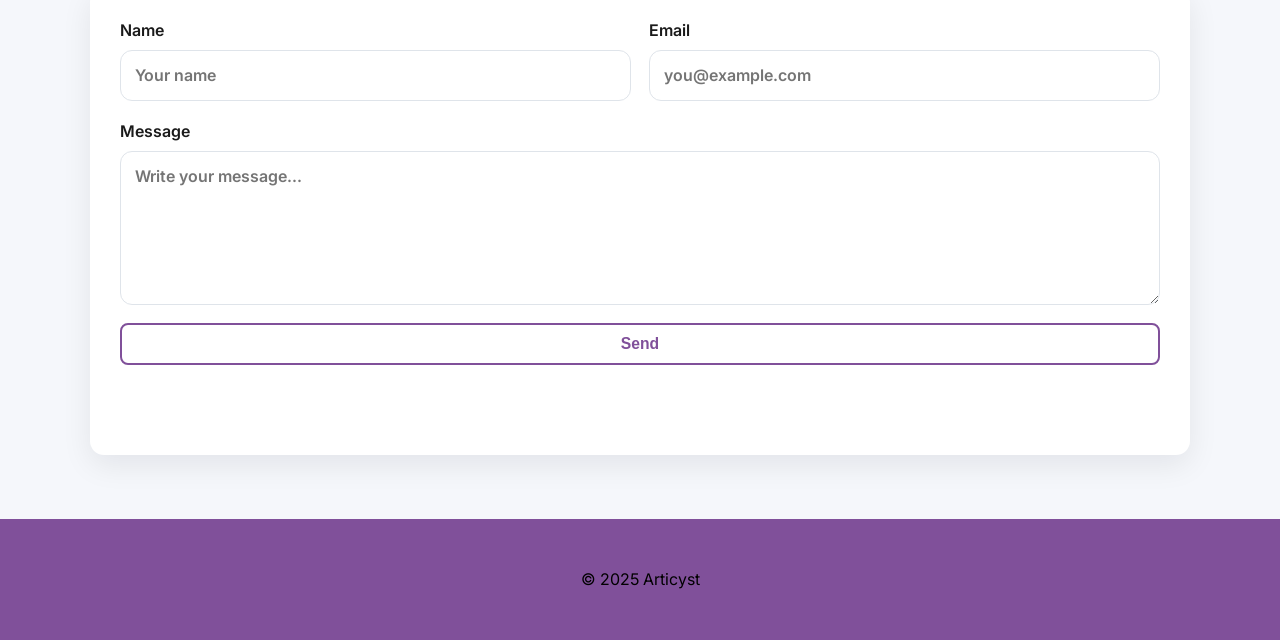
==== commit 3beb155e: "Updated collaborators" ====
--- a/index.html
+++ b/index.html
@@ -121,9 +121,9 @@
               </p>
               <ul class="bullets">
                 <li>Institute for Biomedical Informatics, University Hospital Cologne (Project Lead)</li>
-                <li>Translational Nephrology, Faculty of Medicine & University Hospital Cologne</li>
-                <li>Department of Nephrology, University Medical Center Groningen, University of Groningen (Netherlands)
-                </li>
+                <li>Translational Nephrology, Faculty of Medicine, University Hospital Cologne</li>
+                <li>Department of Nephrology, University Medical Center Groningen, University of Groningen, Netherlands</li>
+		<li>PKD International, Switzerland</li>
               </ul>
 
               <h3>Project Contributors</h3>
